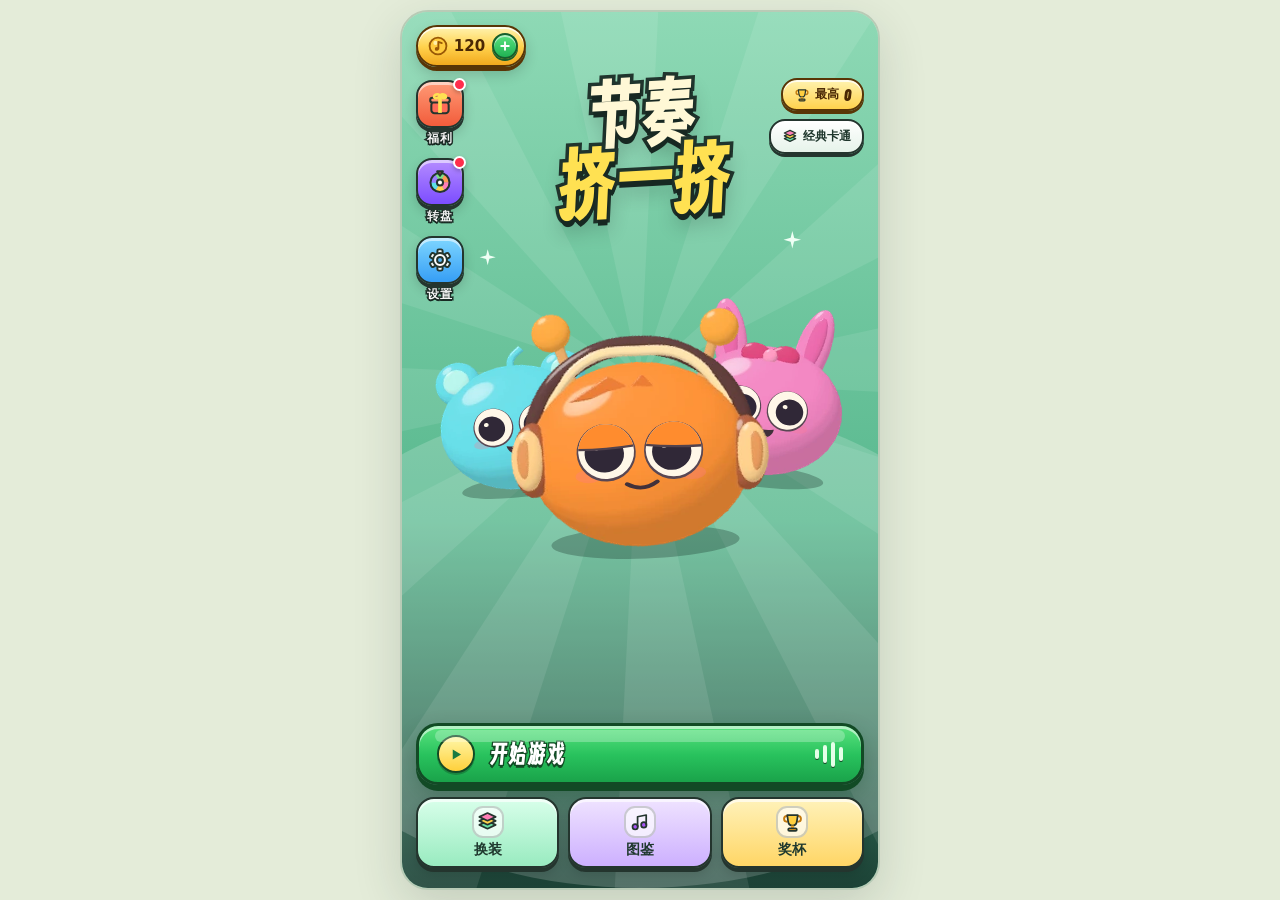
==== web/index.html @ 3423d0f4 "feat: 专注纯无尽模式重构、升级7款皮肤材质、修复图鉴试听无声与开关错位、弹窗关闭移至底部 (v22)" ====
<!doctype html>
<html lang="zh-CN">
<head>
  <meta charset="utf-8">
  <meta name="viewport" content="width=device-width, initial-scale=1, viewport-fit=cover">
  <meta name="theme-color" content="#76c9a5">
  <title>节奏挤一挤 · Jelly Jam</title>
  <link rel="icon" href="assets/icon.png">
  <link rel="preload" href="assets/crew-cartoon.webp?v=22" as="image">
  <link rel="stylesheet" href="style.css?v=22">
  <link rel="stylesheet" href="club.css?v=22">
  <script defer src="js/cast.js?v=22"></script>
  <script defer src="js/physics.js?v=22"></script>
  <script defer src="js/ads.js?v=22"></script>
  <script defer src="js/characters.js?v=22"></script>
  <script defer src="js/progress.js?v=22"></script>
  <script defer src="js/sound.js?v=22"></script>
  <script defer src="js/interface.js?v=22"></script>
  <script defer src="js/game.js?v=22"></script>
</head>
<body data-state="home" data-skin="cartoon" data-stage="cartoon">
  <div class="ambient" aria-hidden="true"></div>
  <div class="handheld">
    <section id="home" class="home" aria-label="游戏主页">
      <!-- Full-bleed living animated game stage backdrop -->
      <div class="sleeve" id="sleeveBox">
        <canvas id="sleeveArt" aria-label="点击和舞台上的果冻伙伴互动"></canvas>
      </div>

      <!-- Top Floating Game HUD (top-right strictly clear for WeChat capsule) -->
      <header class="home-head">
        <button id="freeCoinsBtn" class="coin-pill" title="免费领 150 音符币">
          <canvas data-icon="coin"></canvas>
          <b data-coins>120</b>
          <span class="coin-plus"><canvas data-icon="plus"></canvas></span>
        </button>
        <div class="wx-capsule-space" aria-hidden="true"></div>
      </header>

      <!-- Floating Left Vertical Game Icon Rail -->
      <nav class="home-side-rail" aria-label="快捷福利与设置">
        <button id="homeCheckin" class="side-game-btn is-gift" aria-label="每日福利">
          <span class="side-btn-box"><canvas data-icon="gift"></canvas><i id="checkinDot" class="red-dot" hidden></i></span>
          <span class="side-btn-txt">福利</span>
        </button>
        <button id="homeWheel" class="side-game-btn is-wheel" aria-label="幸运转盘">
          <span class="side-btn-box"><canvas data-icon="wheel"></canvas><i id="wheelDot" class="red-dot" hidden></i></span>
          <span class="side-btn-txt">转盘</span>
        </button>
        <button id="homeSettings" class="side-game-btn is-set" aria-label="游戏设置">
          <span class="side-btn-box"><canvas data-icon="settings"></canvas></span>
          <span class="side-btn-txt">设置</span>
        </button>
      </nav>

      <!-- Floating Right Badges (positioned cleanly below WeChat capsule) -->
      <div class="home-right-rail">
        <div class="home-best-pill" aria-label="无尽最高分">
          <canvas data-icon="trophy"></canvas>
          <span>最高</span>
          <b data-best>0</b>
        </div>
        <button class="cover-label" id="coverSkins" aria-label="更换皮肤与舞台">
          <canvas data-icon="layers"></canvas><span id="coverStage">经典卡通</span>
        </button>
      </div>

      <!-- Sculptural 3D Game Logo -->
      <div class="hero-logo-wrap" aria-hidden="true">
        <h1 class="cover-title"><span>节奏</span><span>挤一挤</span></h1>
      </div>

      <!-- Bottom Floating Game Console: Single Hero Play Button + Dock -->
      <div class="home-footer">
        <button id="start" class="start-btn">
          <span class="start-play"><canvas data-icon="play"></canvas></span>
          <span id="startLabel">开始游戏</span>
          <span class="start-meter" aria-hidden="true"><i></i><i></i><i></i><i></i></span>
        </button>

        <div class="home-dock">
          <button id="homeSkins" class="dock-btn dock-skin">
            <span class="dock-icon"><canvas data-icon="layers"></canvas></span>
            <strong>换装</strong>
          </button>
          <button id="homeGuide" class="dock-btn dock-guide">
            <span class="dock-icon"><canvas data-icon="music"></canvas></span>
            <strong>图鉴</strong>
          </button>
          <button id="homeBadges" class="dock-btn dock-medal">
            <i id="badgeDot" class="red-dot" hidden></i>
            <span class="dock-icon"><canvas data-icon="trophy"></canvas></span>
            <strong>奖杯</strong>
          </button>
        </div>
      </div>
    </section>

    <div class="game-view" id="gameView" inert aria-hidden="true">
      <header class="game-top">
        <div class="top-left-group">
          <button id="pause" class="top-btn" aria-label="暂停" title="暂停"><canvas data-icon="pause"></canvas></button>
          <button id="sound" class="top-btn" aria-pressed="true" aria-label="声音开关" title="声音开关"><canvas data-icon="sound"></canvas></button>
          <button id="numToggle" class="top-btn top-num" aria-pressed="true" aria-label="开关角色数字" title="开关角色数字"><canvas data-icon="num"></canvas></button>
        </div>
        <div class="top-center">
          <b class="score" data-score>0000</b>
          <div id="bestPill" class="best-pill"><canvas data-icon="trophy"></canvas><b data-best>0</b></div>
        </div>
        <div class="wx-capsule-space" aria-hidden="true"></div>
      </header>

      <main class="rig">
        <div id="goalBar" class="goal-bar"></div>

        <section class="arena-column" aria-label="合成舞台">
          <div class="cabinet">
            <div class="field">
              <canvas id="underlay" aria-hidden="true"></canvas>
              <canvas id="skins" aria-hidden="true"></canvas>
              <canvas id="play" tabindex="0" aria-describedby="queueText" aria-label="轻点任意角色下方即可直落，按住下滑可瞄准发射。"></canvas>
              <button id="newCharBanner" class="new-char-banner" hidden><canvas data-icon="video"></canvas><span id="newCharText">新角色解锁！点此双倍领奖</span></button>
              <div id="floatTip" class="float-tip" hidden></div>
              <button id="saveBtn" class="save-btn" hidden><canvas data-icon="hammer"></canvas><span>免费急救</span></button>
              <div id="danger" class="danger" hidden>快要越线啦！</div>
              <div id="callout" class="callout" aria-hidden="true"></div>
            </div>
          </div>

          <div class="prop-dock" id="propDock" aria-label="局内道具栏">
            <button class="prop-btn p-hammer" data-prop="hammer" title="点选果冻消除或破冰">
              <canvas data-icon="hammer"></canvas>
              <span class="prop-label">小锤子</span>
              <i class="prop-count">2</i>
            </button>
            <button class="prop-btn p-shake" data-prop="shake" title="摇晃舞台并震裂冰块">
              <canvas data-icon="shake"></canvas>
              <span class="prop-label">晃一晃</span>
              <i class="prop-count">2</i>
            </button>
            <button class="prop-btn p-wild" data-prop="wild" title="彩虹万能球，碰谁升谁">
              <canvas data-icon="spark"></canvas>
              <span class="prop-label">彩虹球</span>
              <i class="prop-count">1</i>
            </button>
            <button class="prop-btn p-freeze" data-prop="freeze" title="冻住横杆12秒并开启双倍得分">
              <canvas data-icon="snow"></canvas>
              <span class="prop-label">双倍冻</span>
              <i class="prop-count">1</i>
            </button>
            <button class="prop-btn p-lift" data-prop="lift" title="强力顶起横杠并压低上升地板">
              <canvas data-icon="lift"></canvas>
              <span class="prop-label">抬杠</span>
              <i class="prop-count">1</i>
            </button>
          </div>
        </section>
      </main>
    </div>

    <div id="toast" class="toast" role="status" hidden><canvas data-icon="medal"></canvas><span></span></div>
  </div>

  <dialog id="dialog" aria-labelledby="dialogTitle">
    <div id="dialogToast" class="dialog-toast" role="status" hidden><canvas data-icon="medal"></canvas><span></span></div>
    <div class="modal-top">
      <h2 id="dialogTitle"></h2>
    </div>
    <div id="dialogBody"></div>
    <div class="dialog-actions" id="dialogActions"></div>
  </dialog>
  <p id="queueText" class="sr-only"></p>
  <p id="announce" class="sr-only" aria-live="polite" aria-atomic="true"></p>
</body>
</html>
---- web/style.css ----
@font-face{font-family:Barlow Deck;src:url("assets/barlow-black-italic.ttf") format("truetype");font-weight:900;font-style:italic;font-display:swap}
:root{color-scheme:dark;--lime:#def986;--shell-h:min(960px,calc(100vh - 20px));font-family:"PingFang SC","MiSans","Microsoft YaHei",Inter,system-ui,sans-serif;-webkit-font-smoothing:antialiased}
@supports(height:100dvh){:root{--shell-h:min(960px,calc(100dvh - 20px))}}
*,*::before,*::after{box-sizing:border-box}
html,body{margin:0;width:100%;height:100%;overscroll-behavior:none}
body{display:grid;place-items:center;overflow:hidden;isolation:isolate;background:#e4ecd9;color:#243b36}
button{position:relative;display:grid;place-items:center;font:inherit;color:inherit;border:0;padding:0;cursor:pointer;touch-action:manipulation;-webkit-tap-highlight-color:transparent;transition:transform .08s}
button:focus-visible,canvas[tabindex]:focus-visible{outline:2px solid #518666;outline-offset:1px}
button:active{transform:translateY(2px) scale(.97)}[hidden]{display:none!important}
.ambient{position:fixed;inset:0;z-index:-1;pointer-events:none;background:#e4ecd9}
.handheld{position:relative;isolation:isolate;display:flex;flex-direction:column;min-height:0;height:var(--shell-h);width:min(calc(var(--shell-h)*.546),calc(100vw - 16px),500px);overflow:hidden;border:2px solid #b8cbb6;border-radius:28px;background:var(--shell);box-shadow:0 16px 48px rgba(32,50,42,.16)}

/* WeChat Capsule Safe Spacer (reserves top-right for native WeChat capsule) */
.wx-capsule-space{width:76px;height:32px;flex:none;pointer-events:none}

/* Kid-Friendly Single-Bar In-Game Header */
.game-top{display:flex;flex:none;align-items:center;justify-content:space-between;gap:6px;height:58px;padding:0 10px;background:var(--chrome);border-bottom:2px solid color-mix(in srgb,var(--trim) 45%,transparent)}
.top-left-group{display:flex;align-items:center;gap:6px;flex:none}
.top-btn{width:42px;height:42px;border-radius:14px;background:color-mix(in srgb,var(--hud-ink) 10%,transparent);color:var(--hud-ink);box-shadow:0 2px 0 color-mix(in srgb,var(--hud-ink) 14%,transparent)}
.top-btn canvas{width:22px;height:22px;display:block}
.top-btn[aria-pressed=false]{opacity:.52}
.top-center{display:flex;align-items:center;gap:8px;min-width:0}
.score{font-family:"Barlow Deck","Arial Black",sans-serif;font-style:italic;font-weight:900;font-variant-numeric:tabular-nums;font-size:29px;line-height:1;color:var(--accent);letter-spacing:.5px}
.score.bump{animation:bump .2s ease-out}@keyframes bump{45%{transform:scale(1.09)}}
.best-pill{display:flex;align-items:center;gap:4px;padding:4px 8px;border-radius:12px;background:color-mix(in srgb,var(--hud-ink) 9%,transparent);color:var(--hud-ink);font-size:12px;font-weight:800}
.best-pill canvas{width:16px;height:16px}
.best-pill b{font-family:"Barlow Deck",sans-serif;font-size:16px}

.rig{display:flex;flex:1;min-height:0;flex-direction:column;padding:6px 8px 8px;gap:6px}
.arena-column,.cabinet{min-height:0;display:flex;flex-direction:column;flex:1}
.cabinet{position:relative;border:2px solid color-mix(in srgb,var(--trim) 70%,transparent);border-radius:18px;padding:4px;background:var(--chrome)}
.field{position:relative;flex:1;min-height:0;isolation:isolate;overflow:hidden;border-radius:13px;background:var(--stage-flat) var(--stage-img) center/100% 100% no-repeat}
.field>canvas{position:absolute;inset:0;width:100%;height:100%;display:block}.field>#underlay,.field>#skins{pointer-events:none}
#play{position:absolute;inset:0;width:100%;height:100%;display:block;touch-action:none;-webkit-user-select:none;user-select:none;cursor:default}
#play.is-near{cursor:grab}#play.is-held{cursor:grabbing}

.float-tip{position:absolute;left:50%;bottom:14px;transform:translateX(-50%);z-index:5;padding:7px 15px;border-radius:16px;background:rgba(24,42,46,.86);color:#fffdf0;font-size:12.5px;font-weight:800;white-space:nowrap;pointer-events:none;box-shadow:0 4px 12px rgba(0,0,0,.22)}
.danger{position:absolute;top:24%;left:50%;transform:translate(-50%,-50%);padding:7px 16px;border-radius:14px;background:#ef4444;white-space:nowrap;color:#fff;font-weight:850;font-size:13.5px;pointer-events:none;z-index:5;box-shadow:0 4px 14px rgba(239,68,68,.4)}
.callout{position:absolute;left:50%;top:56%;pointer-events:none;color:var(--lime);font:italic 900 30px/1 "Barlow Deck","PingFang SC",system-ui,sans-serif;letter-spacing:1px;transform:translate(-50%,-50%);paint-order:stroke fill;-webkit-text-stroke:4px #2a1c36;opacity:0;white-space:nowrap;z-index:5}
.callout.show{animation:cheer .95s both}@keyframes cheer{0%{opacity:0;transform:translate(-50%,-20%) scale(.7) rotate(-4deg)}18%,68%{opacity:1;transform:translate(-50%,-55%) scale(1.06) rotate(-4deg)}100%{opacity:0;transform:translate(-50%,-92%) scale(.95) rotate(-4deg)}}

.sr-only{position:fixed;top:0;left:0;margin:0;padding:0;width:1px;height:1px;overflow:hidden;clip-path:inset(50%);white-space:nowrap}

@media(orientation:portrait) and (max-width:600px){
  .ambient{display:none}
  .handheld{width:100%;height:100vh;height:100dvh;border:0;border-radius:0;box-shadow:none}
  .game-top{height:calc(54px + env(safe-area-inset-top));padding:env(safe-area-inset-top) max(8px,env(safe-area-inset-right)) 0 max(10px,env(safe-area-inset-left))}
  .rig{padding:6px max(8px,env(safe-area-inset-right)) max(8px,env(safe-area-inset-bottom)) max(8px,env(safe-area-inset-left))}
}
@media(prefers-reduced-motion:reduce){.score.bump{animation:none}}
---- web/club.css ----
@font-face{font-family:Jam Display;src:url("assets/jam-title.woff2") format("woff2");font-display:swap}
:root{--cream:#fff9ec;--home-ink:#223830;--muted:#586e60;--outline:#24352e}

body,[data-skin=cartoon]{--shell:#c8e8cf;--chrome:#eaf7ec;--hud-ink:#1f3d33;--hud-sub:#4f6b5d;--trim:#6ea385;--accent:#1f8a52;--tint:#a9dec0}
[data-skin=metal]{--shell:#223740;--chrome:#1c2e36;--hud-ink:#f5f7ee;--hud-sub:#b8cdd0;--trim:#668590;--accent:#e0f7a0;--tint:#9bb8c2}
[data-skin=glass]{--shell:#144954;--chrome:#103e48;--hud-ink:#effdff;--hud-sub:#aee2e8;--trim:#59bec9;--accent:#b6fff4;--tint:#7ad2de}
[data-skin=neon]{--shell:#180e30;--chrome:#110924;--hud-ink:#f6efff;--hud-sub:#bfa8f0;--trim:#8052cc;--accent:#6cf7ff;--tint:#311a5c}
[data-skin=plush]{--shell:#ecd5cf;--chrome:#f8ebe6;--hud-ink:#543d47;--hud-sub:#775f65;--trim:#bd929e;--accent:#a63d68;--tint:#e6bcc4}
[data-skin=pixel]{--shell:#32364a;--chrome:#2c2f44;--hud-ink:#f2f2dd;--hud-sub:#c8c7d8;--trim:#7c82a8;--accent:#f4dd89;--tint:#b4b6d8}
[data-skin=gummy]{--shell:#ffe9b5;--chrome:#fff6da;--hud-ink:#66360e;--hud-sub:#9c6533;--trim:#e6aa4c;--accent:#e06814;--tint:#ffd984}
[data-skin=porcelain]{--shell:#dce8f5;--chrome:#edf5fc;--hud-ink:#1d3963;--hud-sub:#506f99;--trim:#799fd0;--accent:#2358a8;--tint:#c7dcf2}
[data-skin=sakura]{--shell:#f9d5e3;--chrome:#ffeff5;--hud-ink:#662b45;--hud-sub:#945972;--trim:#d988aa;--accent:#c43b73;--tint:#f7c5da}
[data-skin=holo]{--shell:#ddeeff;--chrome:#f1f7ff;--hud-ink:#223466;--hud-sub:#5c6f9c;--trim:#84b0eb;--accent:#4a66d6;--tint:#cde4ff}

[data-stage=cartoon]{--stage-img:url("assets/stage-cartoon.webp");--stage-flat:#a8d5b8}
[data-stage=metal]{--stage-img:url("assets/studio.webp");--stage-flat:#3f5b66}
[data-stage=glass]{--stage-img:url("assets/stage-glass.webp");--stage-flat:#267584}
[data-stage=neon]{--stage-img:none;--stage-flat:#180e30}
[data-stage=plush]{--stage-img:url("assets/stage-plush.webp");--stage-flat:#ceb0aa}
[data-stage=pixel]{--stage-img:url("assets/stage-pixel.webp");--stage-flat:#3c405a}
[data-stage=gummy]{--stage-img:none;--stage-flat:#fff4d2}
[data-stage=porcelain]{--stage-img:none;--stage-flat:#e7f0f8}
[data-stage=sakura]{--stage-img:none;--stage-flat:#f9d7e3}
[data-stage=holo]{--stage-img:none;--stage-flat:#e8f4ff}

.game-view{display:flex;position:absolute;inset:0;flex-direction:column;min-height:0;background:var(--shell)}
.game-view.behind{visibility:hidden;pointer-events:none}

/* ================= FULL-BLEED LIVING GAME HOME ================= */
.home{position:absolute;inset:0;z-index:2;display:flex;flex-direction:column;justify-content:space-between;padding:12px 14px 16px;background:var(--tint);color:var(--home-ink);overflow:hidden}
.sleeve{position:absolute;inset:0;z-index:0;overflow:hidden;cursor:pointer}
#sleeveArt{position:absolute;inset:0;width:100%;height:100%;display:block}

.home-head,.coin-pill,.home-best-pill,.cover-label,.start-btn,.dock-btn,.dock-icon,.toast,.dialog-toast,.modal-top,.save-btn,.new-char-banner,.band-header{display:flex;align-items:center}

.home-head{position:relative;z-index:3;justify-content:space-between;flex:none;min-height:44px;pointer-events:none}
.home-head>*{pointer-events:auto}

/* Glossy 3D Gold Coin Pill */
.coin-pill{position:relative;gap:5px;height:42px;padding:0 6px 0 9px;border-radius:22px;background:linear-gradient(180deg,#fff3b0 0%,#ffd24d 52%,#f2a91d 100%);border:2.5px solid #593506;color:#4a2804;font-size:15px;font-weight:950;box-shadow:0 4px 0 #593506,0 7px 14px rgba(0,0,0,.18),inset 0 2px 0 rgba(255,255,255,.78)}
.coin-pill canvas{width:22px;height:22px}
.coin-plus{width:26px;height:26px;border-radius:50%;background:linear-gradient(180deg,#5be37f,#20b254);border:2px solid #165e2d;display:grid;place-items:center;margin-left:2px;box-shadow:0 2px 0 #165e2d,inset 0 2px 0 rgba(255,255,255,.55)}
.coin-plus canvas{width:14px;height:14px}

/* Floating Left Vertical Game Icon Rail */
.home-side-rail{position:absolute;top:68px;left:14px;z-index:3;display:flex;flex-direction:column;gap:12px}
.side-game-btn{display:flex;flex-direction:column;align-items:center;gap:3px;background:transparent;padding:0}
.side-btn-box{position:relative;width:48px;height:48px;border-radius:16px;display:grid;place-items:center;border:2.5px solid #24352e;box-shadow:0 4px 0 #24352e,0 6px 12px rgba(0,0,0,.18),inset 0 3px 0 rgba(255,255,255,.55)}
.side-btn-box canvas{width:26px;height:26px}
.side-game-btn.is-gift .side-btn-box{background:linear-gradient(180deg,#ff9a76,#f25c3b)}
.side-game-btn.is-wheel .side-btn-box{background:linear-gradient(180deg,#b58cff,#7c4dff)}
.side-game-btn.is-set .side-btn-box{background:linear-gradient(180deg,#7ed6ff,#369ef5)}
.side-btn-txt{font-size:11.5px;font-weight:950;color:#ffffff;letter-spacing:.4px;paint-order:stroke fill;-webkit-text-stroke:3px #20322b;text-shadow:0 2px 0 #182822}

/* Floating Right Badges (below WeChat capsule) */
.home-right-rail{position:absolute;top:66px;right:14px;z-index:3;display:flex;flex-direction:column;align-items:flex-end;gap:8px}
.home-best-pill{gap:5px;padding:6px 11px;border-radius:16px;background:linear-gradient(180deg,#fff3b0,#ffd24d);color:#4a2804;font-size:12px;font-weight:950;border:2.5px solid #593506;box-shadow:0 3px 0 #593506,inset 0 2px 0 rgba(255,255,255,.78);pointer-events:none}
.home-best-pill canvas{width:16px;height:16px}
.home-best-pill b{font-family:"Barlow Deck","Arial Black",sans-serif;font-style:italic;font-size:16px;line-height:1}
.cover-label{gap:5px;padding:7px 11px;border-radius:16px;background:linear-gradient(180deg,#ffffff,#e6f3ea);border:2.5px solid #24352e;color:#1e362c;font-size:12px;font-weight:900;box-shadow:0 3px 0 #24352e,inset 0 2px 0 rgba(255,255,255,.9)}
.cover-label canvas{width:16px;height:16px}

/* Sculptural 3D Game Logo */
.hero-logo-wrap{position:relative;z-index:2;flex:1;display:flex;align-items:flex-start;justify-content:center;padding-top:16px;pointer-events:none}
.cover-title{margin:0;text-align:center;font-family:"Jam Display","PingFang SC","Microsoft YaHei",sans-serif;font-weight:950;line-height:.92;letter-spacing:-.02em;font-size:clamp(48px,min(15.5vw,7.8vh),74px);color:#fff8d6;paint-order:stroke fill;-webkit-text-stroke:7px #21362e;text-shadow:0 6px 0 #172822,0 12px 20px rgba(0,0,0,.24);transform:rotate(-3.2deg)}
.cover-title span{display:block}
.cover-title span+span{color:#ffe152;margin-top:2px;font-size:1.05em}

/* Bottom Floating Game Play Console */
.home-footer{position:relative;z-index:3;flex:none;display:grid;gap:12px;padding-bottom:4px}

.mode-strip{display:grid;grid-template-columns:repeat(4,1fr);gap:7px;padding:0}
.mode-pill{position:relative;justify-content:center;gap:4px;height:44px;padding:0 4px;border-radius:15px;background:linear-gradient(180deg,#ffffff,#e5eee6);border:2.5px solid #24352e;color:#274036;font-size:13px;font-weight:950;box-shadow:0 4px 0 #24352e,inset 0 2px 0 rgba(255,255,255,.85)}
.mode-pill canvas{width:18px;height:18px;flex:none}
.mode-pill[aria-pressed=true]{color:#ffffff;transform:translateY(-2px);paint-order:stroke fill;-webkit-text-stroke:2px rgba(24,38,32,.65)}
.mode-pill.is-campaign[aria-pressed=true]{background:linear-gradient(180deg,#ff8066,#ea4736);border-color:#69170f;box-shadow:0 5px 0 #69170f,inset 0 3px 0 rgba(255,255,255,.45)}
.mode-pill.is-orders[aria-pressed=true]{background:linear-gradient(180deg,#c17dff,#863ff0);border-color:#3a1573;box-shadow:0 5px 0 #3a1573,inset 0 3px 0 rgba(255,255,255,.45)}
.mode-pill.is-press[aria-pressed=true]{background:linear-gradient(180deg,#56c2ff,#1a88e5);border-color:#0c4173;box-shadow:0 5px 0 #0c4173,inset 0 3px 0 rgba(255,255,255,.45)}
.mode-pill.is-endless[aria-pressed=true]{background:linear-gradient(180deg,#ffbe3b,#e67e12);border-color:#663304;box-shadow:0 5px 0 #663304,inset 0 3px 0 rgba(255,255,255,.45)}

.level-bar{justify-content:flex-start;gap:9px;min-height:48px;padding:5px 12px;border-radius:17px;background:linear-gradient(180deg,#fffef6,#f2ecd5);border:2.5px solid #24352e;color:#223830;box-shadow:0 4px 0 #24352e,inset 0 2px 0 rgba(255,255,255,.95)}
.lv-pill-icon{width:30px;height:30px;border-radius:10px;background:#ffe3d6;border:2px solid #24352e;display:grid;place-items:center;flex:none}
.lv-pill-icon canvas{width:19px;height:19px}
.lv-main{display:flex;flex-direction:column;align-items:flex-start;min-width:0}
.lv-main strong{font-size:13.5px;font-weight:950;line-height:1.15;color:#1f382e}
.lv-main small{font-size:11px;font-weight:800;color:#5d7062;margin-top:2px}
.lv-tag{margin-left:auto;padding:4px 9px;border-radius:10px;background:#ffe066;border:2px solid #754b06;color:#543304;font-size:11px;font-weight:950}
.lv-chev{width:15px;height:15px;color:#24352e;flex:none}

/* Chunky Shiny 3D Arcade Hero PLAY Button */
.start-btn{position:relative;overflow:hidden;justify-content:flex-start;gap:14px;color:#ffffff;background:linear-gradient(180deg,#5be37f 0%,#28c25d 52%,#1aa34a 100%);border:3px solid #124a25;border-radius:22px;padding:0 18px;min-height:62px;box-shadow:0 6px 0 #124a25,0 10px 22px rgba(12,60,30,.32),inset 0 3px 0 rgba(255,255,255,.55);font:950 23px/1 "Jam Display","PingFang SC",sans-serif;letter-spacing:1.2px;paint-order:stroke fill;-webkit-text-stroke:2.5px #124a25;text-shadow:0 3px 0 #124a25}
.start-btn::before{content:"";position:absolute;top:4px;left:16px;right:16px;height:12px;border-radius:10px;background:rgba(255,255,255,.26);pointer-events:none}
.start-btn:hover{filter:brightness(1.05)}
.start-play{display:grid;place-items:center;width:38px;height:38px;border-radius:50%;background:linear-gradient(180deg,#fff7a8,#ffd03b);border:2.5px solid #124a25;box-shadow:0 2px 0 rgba(0,0,0,.22)}.start-play canvas{width:19px;height:19px}
.start-meter{margin-left:auto;display:flex;gap:3.5px;align-items:center}.start-meter i{width:4.5px;height:10px;background:#e4ffe8;border-radius:4px;box-shadow:0 1px 0 #124a25}.start-meter i:nth-child(2){height:18px}.start-meter i:nth-child(3){height:25px}.start-meter i:nth-child(4){height:14px}

/* Bold Floating Game Dock Badges */
.home-dock{display:grid;grid-template-columns:repeat(3,1fr);gap:9px}
.dock-btn{position:relative;flex-direction:column;justify-content:center;gap:3px;min-height:66px;padding:7px 6px;border-radius:18px;border:2.5px solid #24352e;color:#1f382e;box-shadow:0 4px 0 #24352e,0 6px 12px rgba(0,0,0,.15),inset 0 3px 0 rgba(255,255,255,.65)}
.dock-skin{background:linear-gradient(180deg,#d8ffea,#99ebc0)}
.dock-guide{background:linear-gradient(180deg,#efe3ff,#cdb0ff)}
.dock-medal{background:linear-gradient(180deg,#fff2ba,#ffd666)}
.dock-icon{justify-content:center;width:32px;height:32px;border-radius:11px;background:rgba(255,255,255,.68);border:2px solid rgba(36,53,46,.22)}.dock-icon canvas{width:23px;height:23px}
.dock-btn strong{font-size:13.5px;font-weight:950}
.red-dot{position:absolute;top:-4px;right:-4px;width:13px;height:13px;border-radius:50%;background:#ff2e4c;border:2.5px solid #ffffff;box-shadow:0 2px 4px rgba(0,0,0,.25)}

/* ================= IN-GAME HUD & ORDER BUBBLES ================= */
.timer-pill{gap:4px;padding:5px 10px;border-radius:14px;background:linear-gradient(180deg,#ffffff,#e6efe8);border:2px solid #24352e;color:#1f382e;font:900 15px/1 "Barlow Deck",monospace;font-variant-numeric:tabular-nums;box-shadow:0 2px 0 #24352e}
.timer-pill canvas{width:16px;height:16px}
.timer-pill.is-frozen{background:linear-gradient(180deg,#38bdf8,#0284c7);color:#ffffff;border-color:#075985}
.timer-pill.is-urgent{background:linear-gradient(180deg,#ff5e5e,#dc2626);color:#ffffff;border-color:#7f1d1d}

.goal-bar{display:flex;align-items:center;gap:7px;flex:none;min-height:42px;padding:4px 9px;border-radius:15px;background:var(--chrome);border:2.5px solid color-mix(in srgb,var(--trim) 75%,#24352e);font-size:12px;color:var(--hud-ink);overflow-x:auto;scrollbar-width:none;box-shadow:0 3px 0 color-mix(in srgb,var(--trim) 60%,#1c2b25)}
.goal-lv{flex:none;padding:4px 9px;border-radius:10px;background:linear-gradient(180deg,#3bc776,#1d9652);color:#ffffff;font-size:11px;font-weight:950;border:1.5px solid #135730}
.goal-lv.fever-on{background:linear-gradient(180deg,#ffba33,#e6700c);color:#ffffff;border-color:#783304}
.goal-lv.is-boss{background:linear-gradient(180deg,#ff6b6b,#dc2626);color:#ffffff;border-color:#7f1d1d}
.goal-lv.is-endless{background:linear-gradient(180deg,#9b6bff,#6d28d9);color:#ffffff;border-color:#3b0764}
.goal-avatar-wrap{display:flex;align-items:center;gap:4px;padding:2px 8px 2px 3px;border-radius:12px;background:rgba(255,255,255,.72);border:2px solid rgba(36,53,46,.22);color:#1f382e;font-weight:900}
.goal-avatar-wrap.done{background:#dcfce7;border-color:#16a34a;color:#15803d}
.goal-avatar{width:26px;height:26px;display:block}
.goal-chip{white-space:nowrap;font-weight:900;display:flex;align-items:center;gap:3px}
.goal-chip.done{color:#16a34a}
[data-skin=metal] .goal-chip.done,[data-skin=glass] .goal-chip.done,[data-skin=neon] .goal-chip.done,[data-skin=pixel] .goal-chip.done{color:#86efac}
.goal-prog{flex:1;min-width:52px;height:10px;background:color-mix(in srgb,var(--hud-ink) 16%,transparent);border-radius:8px;overflow:hidden;border:1.5px solid color-mix(in srgb,var(--hud-ink) 25%,transparent)}
.goal-prog i{display:block;height:100%;background:linear-gradient(90deg,#4ade80,#16a34a);border-radius:8px;transition:width .18s}
.goal-prog.is-boss i{background:linear-gradient(90deg,#fb7185,#e11d48)}


.save-btn{position:absolute;left:10px;bottom:12px;z-index:6;gap:5px;padding:8px 13px;border-radius:18px;background:linear-gradient(180deg,#ff6b6b,#e11d48);color:#ffffff;font-size:12.5px;font-weight:950;box-shadow:0 4px 0 #7a0e29;border:2.5px solid #7a0e29}
.save-btn canvas{width:18px;height:18px}

.new-char-banner{position:absolute;top:10px;left:50%;transform:translateX(-50%);z-index:6;gap:6px;padding:7px 14px;border-radius:18px;background:linear-gradient(180deg,#ffbe3b,#ed7a0c);color:#ffffff;font-size:12px;font-weight:950;white-space:nowrap;border:2.5px solid #6e3204;box-shadow:0 4px 0 #6e3204}
.new-char-banner canvas{width:16px;height:16px}

.prop-dock{display:grid;grid-template-columns:repeat(5,1fr);gap:5px;flex:none;margin-top:6px}
.prop-btn{position:relative;display:flex;flex-direction:column;align-items:center;justify-content:center;gap:2px;height:58px;border-radius:16px;background:linear-gradient(180deg,#ffffff,#e6f0e8);border:2.5px solid #24352e;color:#1f382e;font-size:11.5px;font-weight:950;box-shadow:0 4px 0 #24352e,inset 0 2px 0 rgba(255,255,255,.9)}
.prop-btn canvas{width:25px;height:25px;flex:none}
.prop-btn.is-active{background:linear-gradient(180deg,#fff08a,#ffca28);color:#422603;border-color:#6e4004;box-shadow:0 4px 0 #6e4004;transform:translateY(-2px)}
.prop-count{position:absolute;top:-7px;right:-4px;min-width:23px;height:21px;padding:0 5px;border-radius:11px;background:linear-gradient(180deg,#3fd67e,#1ca656);color:#ffffff;font-style:normal;font-size:10.5px;font-weight:950;display:grid;place-items:center;border:2px solid #164f2c;box-shadow:0 2px 0 #164f2c}
.prop-count.is-ad{background:linear-gradient(180deg,#ffb833,#e86a0c);border-color:#702f04;box-shadow:0 2px 0 #702f04}

/* ================= TRUE GAME-FRAMED POPUP DIALOGS ================= */
dialog.sheet{color-scheme:light;color:#243830;width:min(416px,calc(100vw - 22px));max-height:min(87vh,840px);max-height:min(87dvh,840px);background:#fffaf0;border:3.5px solid #24352e;padding:0;border-radius:26px;box-shadow:0 10px 0 #1b2923,0 22px 54px rgba(10,22,18,.48);overflow:hidden;position:fixed}
dialog.sheet[open]{display:flex;flex-direction:column}
dialog.sheet::backdrop{background:rgba(12,24,20,.64)}

/* Glossy 3D Game Ribbon Header Banner */
.modal-top{position:relative;justify-content:center;flex:none;min-height:56px;padding:11px 18px 12px;background:linear-gradient(180deg,#52d989 0%,#28b062 60%,#1d9450 100%);border-bottom:3px solid #185732;box-shadow:inset 0 3px 0 rgba(255,255,255,.42)}
.sheet-win .modal-top,.sheet-wheel .modal-top,.sheet-checkin .modal-top{background:linear-gradient(180deg,#ffca47 0%,#f59618 60%,#de7809 100%);border-bottom-color:#7d3e03}
.sheet-loss .modal-top,.sheet-revive_prompt .modal-top{background:linear-gradient(180deg,#ff7e70 0%,#eb483b 60%,#d13226 100%);border-bottom-color:#751710}
.sheet-guide .modal-top,.sheet-skins .modal-top{background:linear-gradient(180deg,#8b7dff 0%,#634df2 60%,#4e37d6 100%);border-bottom-color:#2b1985}
.modal-top h2{margin:0;font-family:"Jam Display","PingFang SC","Microsoft YaHei",sans-serif;font-size:23px;color:#ffffff;font-weight:950;letter-spacing:.6px;paint-order:stroke fill;-webkit-text-stroke:4px rgba(18,36,28,.75);text-shadow:0 3px 0 rgba(18,36,28,.55)}

#dialogBody{min-height:0;overflow-y:auto;overscroll-behavior:contain;scrollbar-width:thin;padding:14px 16px 8px}
.dialog-actions{flex:none;display:flex;flex-wrap:wrap;padding:10px 16px 16px;gap:9px;background:#fffaf0;border-top:1.5px solid #ebe6d5}.dialog-actions:empty{display:none}
.sheet-note,.rule p{color:#506458;font-size:13px;line-height:1.52;margin:0;font-weight:700}.sheet-note{margin-bottom:9px}

/* Glossy 3D Candy Game Action Buttons */
.action{position:relative;overflow:hidden;display:flex;align-items:center;justify-content:center;gap:6px;flex:1;min-width:128px;min-height:48px;background:linear-gradient(180deg,#54de82 0%,#26b55b 58%,#1a9949 100%);color:#ffffff;border:2.5px solid #13542a;border-radius:16px;font-size:15px;font-weight:950;padding:8px 13px;box-shadow:0 5px 0 #13542a,inset 0 2.5px 0 rgba(255,255,255,.45);text-shadow:0 1.5px 0 rgba(12,56,28,.55)}
.action::before{content:"";position:absolute;top:3px;left:10px;right:10px;height:9px;border-radius:8px;background:rgba(255,255,255,.22);pointer-events:none}
.action:disabled{opacity:.55;cursor:not-allowed}
.action.secondary{background:linear-gradient(180deg,#ffffff,#e4eee5);color:#233d32;border-color:#24352e;box-shadow:0 5px 0 #24352e,inset 0 2px 0 rgba(255,255,255,.95);text-shadow:none}
.action.close-btn{flex:1 0 100%;min-height:44px;background:linear-gradient(180deg,#f7f9f5,#dfe8df);color:#2b4036;border-color:#24352e;box-shadow:0 4px 0 #24352e,inset 0 2px 0 rgba(255,255,255,.9);text-shadow:none}
.action.ad-btn{background:linear-gradient(180deg,#ffc53d 0%,#f27e0f 58%,#d96604 100%);color:#ffffff;border-color:#733302;box-shadow:0 5px 0 #733302,inset 0 2.5px 0 rgba(255,255,255,.48);text-shadow:0 1.5px 0 rgba(100,40,2,.55)}
.action canvas{width:19px;height:19px;flex:none}

.toast,.dialog-toast{gap:7px;border-radius:16px;background:#1f382f;color:#fff9de;font-size:12.5px;font-weight:900;padding:9px 14px;pointer-events:none;box-shadow:0 6px 18px rgba(0,0,0,.28);border:2.5px solid #ffd04d}
.toast{position:absolute;top:calc(12px + env(safe-area-inset-top));z-index:30;left:50%;transform:translateX(-50%);white-space:nowrap}
.dialog-toast{margin:10px 14px 0;justify-content:center}
.toast canvas,.dialog-toast canvas{width:18px;height:18px;flex:none}

.sheet-tabs{display:grid;grid-template-columns:1fr 1fr;gap:6px;margin-bottom:10px;background:#e8efe0;padding:4px;border-radius:15px;border:2px solid #c7d6be}
.sheet-tab{padding:8px;border-radius:11px;background:transparent;color:#4a6154;font-size:13.5px;font-weight:900}
.sheet-tab.active{background:linear-gradient(180deg,#ffffff,#f2f8f2);color:#1f3c2f;border:2px solid #24352e;box-shadow:0 2px 0 #24352e}

.wheel-wrap{position:relative;display:grid;place-items:center;margin:4px auto 10px;width:244px;height:244px}
.wheel-canvas{width:240px;height:240px;display:block}
.wheel-pity{text-align:center;font-size:12px;font-weight:900;color:#6e4008;background:#fff1bf;border:2px solid #e6a832;border-radius:13px;padding:7px 10px;margin-top:4px}

.quest-list{display:grid;gap:8px;margin-bottom:10px}
.quest-row{display:flex;align-items:center;gap:10px;padding:10px;border-radius:15px;background:#f4f7ec;border:2px solid #cad6c0}
.quest-row.done{background:#eafcf0;border-color:#34c477}
.quest-ic{width:36px;height:36px;border-radius:12px;background:#ffffff;border:2px solid #d5e0cc;display:grid;place-items:center;flex:none}
.quest-ic canvas{width:22px;height:22px}
.quest-info{flex:1;min-width:0}
.quest-info strong{display:block;font-size:13.5px;font-weight:900;color:#20382e}
.quest-info small{display:block;font-size:11px;color:#556b5d;margin-top:2px;font-weight:750}
.chest-box{display:flex;align-items:center;gap:11px;padding:12px;border-radius:16px;background:linear-gradient(135deg,#fff3c4,#ffe0a8);border:2.5px solid #d98f26}
.chest-box canvas{width:36px;height:36px;flex:none}
.chest-box div{flex:1;min-width:0}
.chest-box strong{display:block;font-size:14px;font-weight:950;color:#663c08}
.chest-box small{display:block;font-size:11px;color:#8a5a18;font-weight:750;margin-top:2px}

.band-header{justify-content:space-between;gap:8px;padding:10px 12px;margin-bottom:10px;border-radius:16px;background:linear-gradient(135deg,#efe6ff,#dff0ff);border:2.5px solid #9c86db}
.band-header strong{display:block;font-size:14px;font-weight:950;color:#2a1f54}
.band-header small{display:block;font-size:11px;color:#534785;font-weight:750;margin-top:2px}
.band-play-btn{display:flex;align-items:center;gap:5px;padding:8px 12px;border-radius:13px;background:linear-gradient(180deg,#9c70ff,#6d28d9);color:#ffffff;font-size:12.5px;font-weight:950;border:2px solid #3c1482;box-shadow:0 3px 0 #3c1482;flex:none}
.band-play-btn canvas{width:16px;height:16px}
.atlas-item.is-locked{opacity:.48;filter:grayscale(.7)}
.atlas-item.is-discovered{cursor:pointer;transition:transform .12s}
.atlas-item.is-discovered:active{transform:scale(1.08)}

.skin-preview{height:clamp(112px,17vh,164px);margin:0 0 10px;border-radius:17px;overflow:hidden;position:relative;background:var(--stage-flat) var(--stage-img) center/cover no-repeat;border:2.5px solid #24352e}
.skin-preview canvas{position:absolute;inset:0;width:100%;height:100%}
.preview-stage{position:absolute;top:8px;left:9px;background:rgba(255,253,242,.95);color:#20382e;border:2px solid #24352e;border-radius:12px;font-size:11px;font-weight:900;padding:4px 10px}
.swatch-grid{display:grid;grid-template-columns:repeat(3,minmax(0,1fr));gap:8px}
.swatch{display:flex;position:relative;flex-direction:column;gap:4px;padding:4px 4px 6px;background:#ffffff;border:2.5px solid #c9d6c1;color:#243830;border-radius:14px;min-width:0;box-shadow:0 3px 0 #b8c7b0}
.swatch[aria-pressed=true]{border-color:#1ea355;background:#e8faef;box-shadow:0 3px 0 #1ea355}
.swatch-picture{position:relative;width:100%;height:clamp(46px,7.2vh,64px);border-radius:9px;overflow:hidden}
.swatch-picture canvas{width:100%;height:100%}
.lock-tag{position:absolute;top:3px;right:3px;display:flex;align-items:center;gap:2px;padding:2px 6px;border-radius:8px;background:rgba(24,20,36,.84);color:#ffe48a;font-size:9.5px;font-weight:900}
.lock-tag canvas{width:10px;height:10px}
.swatch-name{font-size:11px;line-height:1.25;font-weight:850;display:flex;align-items:center;justify-content:center;gap:3px}
.wearing{width:14px;height:14px;display:inline-block}

.checkin-grid{display:grid;grid-template-columns:repeat(3,1fr);gap:8px;margin:8px 0}
.checkin-card{display:flex;flex-direction:column;align-items:center;justify-content:center;gap:3px;padding:10px 6px;border-radius:15px;background:#f3f6ea;border:2px solid #cbd6c0;text-align:center}
.checkin-card.day7{grid-column:1 / -1;background:linear-gradient(135deg,#fff3c4,#ffe0a8);border-color:#e09a2b}
.checkin-card.today{border-color:#ea740e;background:#fff7e0;box-shadow:0 3px 0 #ea740e}
.checkin-card.claimed{opacity:.58}
.checkin-icon{width:26px;height:26px}
.checkin-day{font-size:10.5px;font-weight:900;color:#5a6e5e}
.checkin-card strong{font-size:12px;color:#20382e;font-weight:900}
.checkin-card small{font-size:10.5px;color:#687868;font-weight:750}
.checkin-card.today small{color:#d96208;font-weight:900}
.demo-row{display:flex;justify-content:flex-end;margin-top:4px}

.level-grid{display:grid;grid-template-columns:repeat(3,1fr);gap:8px}
.level-card{display:flex;flex-direction:column;align-items:center;gap:3px;padding:9px 5px;border-radius:15px;background:linear-gradient(180deg,#ffffff,#eef4e8);border:2.5px solid #24352e;color:#20382e;text-align:center;box-shadow:0 4px 0 #24352e}
.level-card.active{border-color:#187a42;background:linear-gradient(180deg,#e3fce9,#b9f2cb);box-shadow:0 4px 0 #187a42}
.level-card.is-boss{background:linear-gradient(180deg,#fff0f0,#ffd6d6);border-color:#9e1c1c;box-shadow:0 4px 0 #9e1c1c}
.level-card.locked{opacity:.48;cursor:not-allowed;box-shadow:none}
.lv-num{font-size:10px;font-weight:950;color:#556b5d}
.lv-gimmick{font-size:9.5px;font-weight:900;padding:1px 6px;border-radius:8px;background:#ffe48a;color:#5e3804}
.level-card.is-boss .lv-gimmick{background:#ff5959;color:#ffffff}
.level-card strong{font-size:12.5px;font-weight:950}
.lv-stars{display:flex;align-items:center;justify-content:center;gap:2px;height:16px}
.lv-stars canvas{width:14px;height:14px}

.result-hero{position:relative;display:flex;flex-direction:column;align-items:center;text-align:center;gap:6px;padding:6px 0 6px}
.result-mascot{width:102px;height:92px}
.clear-stars-row{display:flex;align-items:center;justify-content:center;gap:8px}
.clear-stars-row canvas{width:36px;height:36px;animation:star-pop .38s cubic-bezier(.34,1.56,.64,1) both}
.clear-stars-row canvas:nth-child(2){animation-delay:.12s}
.clear-stars-row canvas:nth-child(3){animation-delay:.24s}
@keyframes star-pop{from{transform:scale(0) rotate(-25deg);opacity:0}to{transform:scale(1) rotate(0);opacity:1}}

.badges-list{display:grid;gap:6px}
.badge-row{display:flex;align-items:center;gap:9px;padding:9px 8px;border-radius:14px;background:#f4f7ec;border:2px solid #dbe3d0}
.badge-row.done{background:#eefbf2;border-color:#74d69c}
.badge-stamp{width:36px;height:36px;border-radius:12px;display:grid;place-items:center;background:#ffffff;border:2px solid #d5e0cc;flex:none}
.badge-stamp canvas{width:22px;height:22px}
.done .badge-stamp{background:#fff0b8;border-color:#e6a832}
.badge-content{flex:1;min-width:0}
.badge-content strong,.setting strong{display:block;font-size:13.5px;line-height:1.25;color:#20382e;font-weight:900}
.badge-content small,.setting small{display:block;color:#5e7062;font-size:11px;font-weight:650;margin-top:2px}
.badge-count{font-size:11px;color:#5d7060;white-space:nowrap;font-weight:850}.done .badge-count{color:#16a34a}
.badge-bar{display:block;margin-top:4px;height:6px;background:#dce4d2;border-radius:4px;overflow:hidden;max-width:130px}
.badge-bar i{display:block;background:#2ec46f;height:100%;border-radius:4px}
.claim-btn{flex:none;padding:7px 12px;border-radius:12px;background:linear-gradient(180deg,#ffc238,#ea740e);color:#ffffff;font-size:12px;font-weight:950;border:2px solid #753403;box-shadow:0 3px 0 #753403}

.setting{display:flex;align-items:center;justify-content:space-between;gap:12px;width:100%;min-height:54px;border-bottom:1.5px solid #e0e6d8;background:transparent;text-align:left;padding:8px 4px;color:#20382e}.setting:disabled{opacity:.6}
.switch{position:relative;display:block;width:50px;height:28px;border-radius:20px;background:#c5d0c1;border:2px solid #24352e;transition:background .16s;flex:none}
.switch:after{content:"";position:absolute;top:2px;left:2px;width:20px;height:20px;background:#ffffff;border:2px solid #24352e;border-radius:50%;transition:transform .16s ease}
.setting[aria-checked=true] .switch{background:#2ec46f}.setting[aria-checked=true] .switch:after{transform:translateX(22px)}

.rule{display:flex;gap:11px;margin:11px 0;align-items:flex-start;padding:10px;border-radius:14px;background:#f4f7ec;border:2px solid #dbe3d0}.rule canvas{flex:none;width:26px;height:26px;margin-top:1px}.rule strong{display:block;color:#1f382e;font-size:14px;font-weight:900;margin-bottom:2px}
.atlas-all{display:grid;grid-template-columns:repeat(4,minmax(0,1fr));gap:6px}
.atlas-item{display:grid;justify-items:center;gap:2px;background:#f2f6ea;border:2px solid #cfd9c4;border-radius:13px;padding:4px 2px 6px}
.atlas-item canvas{width:100%;height:clamp(42px,6.2vh,58px)}.atlas-item strong{color:#20382e;font-size:10.5px;font-weight:850}.atlas-item b{color:#5c6d58;font:italic 900 12px/1 "Barlow Deck",sans-serif}
.result-score{color:#1f854d;font:italic 900 50px/1 "Barlow Deck","Arial Black",sans-serif;margin:2px 0 4px}
.pause-score{display:flex;align-items:center;justify-content:space-between;gap:12px}.pause-score canvas{width:76px;height:70px;background:#e4efe0;border-radius:14px;border:2px solid #c5d6be}
.pause-links{display:flex;justify-content:space-around;gap:8px;margin-top:12px}
.quiet-btn{background:linear-gradient(180deg,#ffffff,#e6efe8);color:#20382e;padding:8px 12px;border-radius:12px;font-size:12px;font-weight:900;border:2px solid #24352e;box-shadow:0 3px 0 #24352e}

@media(orientation:portrait) and (max-width:600px){
  body{background:var(--tint)}
  .home{padding:max(10px,env(safe-area-inset-top)) max(12px,env(safe-area-inset-right)) max(14px,env(safe-area-inset-bottom)) max(12px,env(safe-area-inset-left))}
  .home-side-rail{top:calc(62px + env(safe-area-inset-top))}
  .home-right-rail{top:calc(60px + env(safe-area-inset-top))}
}
@media(max-height:680px){
  .start-btn{min-height:54px;font-size:20px}.dock-btn{min-height:58px}.prop-btn{height:52px}.side-btn-box{width:42px;height:42px}
}
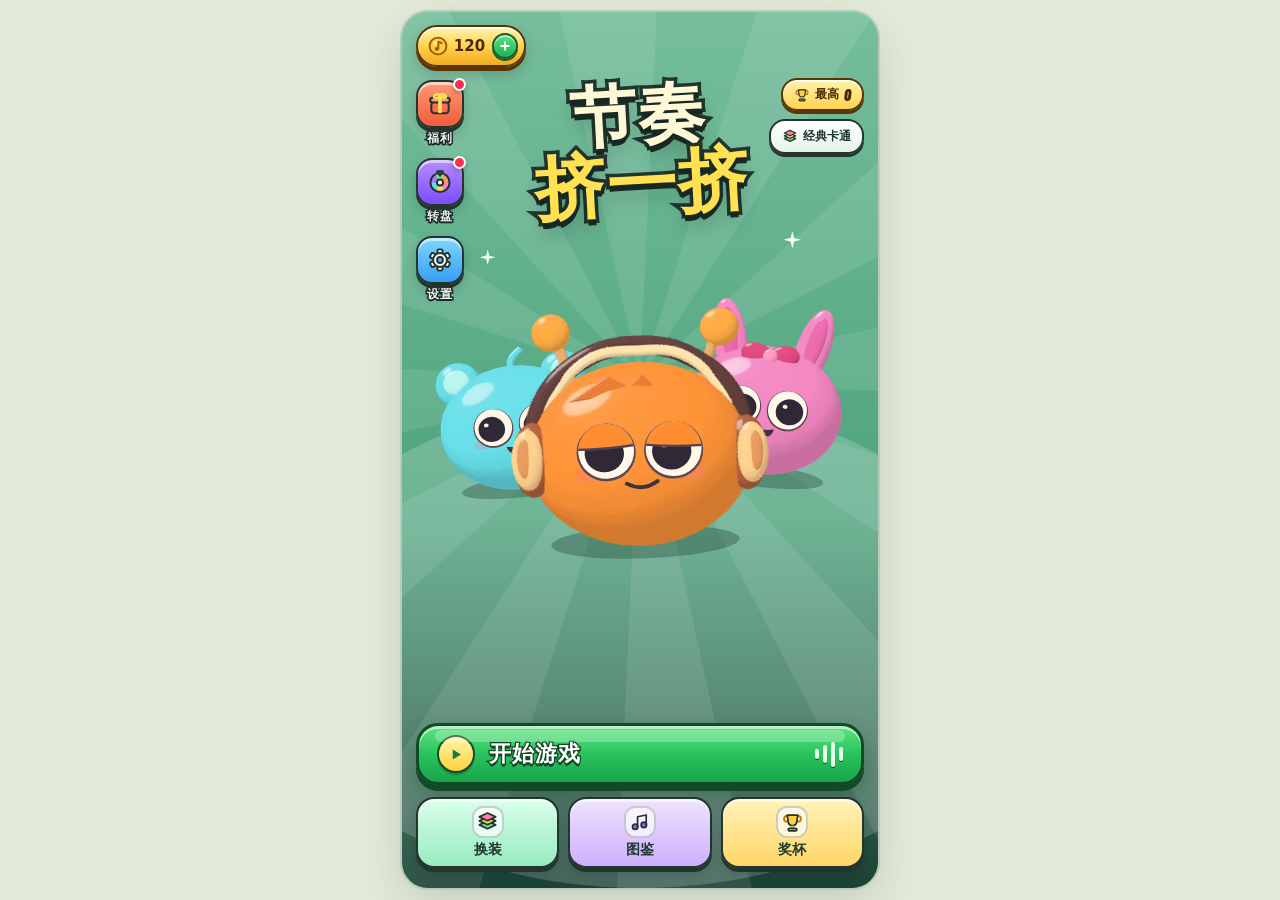
==== commit a0a7dfcc: "v23: 恢复拖曳力度方向手感、重构纯信息顶栏与底部居中暂停栏、统一字体与修复弹窗提示位移、重做3D高光并新增潮玩3D皮肤" ====
--- a/web/index.html
+++ b/web/index.html
@@ -6,17 +6,17 @@
   <meta name="theme-color" content="#76c9a5">
   <title>节奏挤一挤 · Jelly Jam</title>
   <link rel="icon" href="assets/icon.png">
-  <link rel="preload" href="assets/crew-cartoon.webp?v=22" as="image">
-  <link rel="stylesheet" href="style.css?v=22">
-  <link rel="stylesheet" href="club.css?v=22">
-  <script defer src="js/cast.js?v=22"></script>
-  <script defer src="js/physics.js?v=22"></script>
-  <script defer src="js/ads.js?v=22"></script>
-  <script defer src="js/characters.js?v=22"></script>
-  <script defer src="js/progress.js?v=22"></script>
-  <script defer src="js/sound.js?v=22"></script>
-  <script defer src="js/interface.js?v=22"></script>
-  <script defer src="js/game.js?v=22"></script>
+  <link rel="preload" href="assets/crew-cartoon.webp?v=23" as="image">
+  <link rel="stylesheet" href="style.css?v=23">
+  <link rel="stylesheet" href="club.css?v=23">
+  <script defer src="js/cast.js?v=23"></script>
+  <script defer src="js/physics.js?v=23"></script>
+  <script defer src="js/ads.js?v=23"></script>
+  <script defer src="js/characters.js?v=23"></script>
+  <script defer src="js/progress.js?v=23"></script>
+  <script defer src="js/sound.js?v=23"></script>
+  <script defer src="js/interface.js?v=23"></script>
+  <script defer src="js/game.js?v=23"></script>
 </head>
 <body data-state="home" data-skin="cartoon" data-stage="cartoon">
   <div class="ambient" aria-hidden="true"></div>
@@ -97,22 +97,22 @@
     </section>
 
     <div class="game-view" id="gameView" inert aria-hidden="true">
-      <header class="game-top">
-        <div class="top-left-group">
-          <button id="pause" class="top-btn" aria-label="暂停" title="暂停"><canvas data-icon="pause"></canvas></button>
-          <button id="sound" class="top-btn" aria-pressed="true" aria-label="声音开关" title="声音开关"><canvas data-icon="sound"></canvas></button>
-          <button id="numToggle" class="top-btn top-num" aria-pressed="true" aria-label="开关角色数字" title="开关角色数字"><canvas data-icon="num"></canvas></button>
+      <header class="game-top" aria-label="对局信息栏">
+        <div class="hud-meta-col">
+          <span id="hudPhase" class="hud-phase-pill">热身阶段</span>
+          <span class="hud-time-row"><canvas data-icon="clock"></canvas><b id="hudTime">00:00</b></span>
         </div>
-        <div class="top-center">
+        <div class="hud-score-hero">
+          <span class="hud-score-tag">得分</span>
           <b class="score" data-score>0000</b>
+        </div>
+        <div class="hud-best-col">
+          <span class="hud-best-tag">最高分</span>
           <div id="bestPill" class="best-pill"><canvas data-icon="trophy"></canvas><b data-best>0</b></div>
         </div>
-        <div class="wx-capsule-space" aria-hidden="true"></div>
       </header>
 
       <main class="rig">
-        <div id="goalBar" class="goal-bar"></div>
-
         <section class="arena-column" aria-label="合成舞台">
           <div class="cabinet">
             <div class="field">
@@ -127,21 +127,20 @@
             </div>
           </div>
 
-          <div class="prop-dock" id="propDock" aria-label="局内道具栏">
+          <div class="prop-dock" id="propDock" aria-label="局内道具与暂停栏">
             <button class="prop-btn p-hammer" data-prop="hammer" title="点选果冻消除或破冰">
               <canvas data-icon="hammer"></canvas>
               <span class="prop-label">小锤子</span>
-              <i class="prop-count">2</i>
-            </button>
-            <button class="prop-btn p-shake" data-prop="shake" title="摇晃舞台并震裂冰块">
-              <canvas data-icon="shake"></canvas>
-              <span class="prop-label">晃一晃</span>
               <i class="prop-count">2</i>
             </button>
             <button class="prop-btn p-wild" data-prop="wild" title="彩虹万能球，碰谁升谁">
               <canvas data-icon="spark"></canvas>
               <span class="prop-label">彩虹球</span>
               <i class="prop-count">1</i>
+            </button>
+            <button id="pause" class="prop-btn prop-pause-btn" aria-label="暂停游戏" title="暂停游戏">
+              <canvas data-icon="pause"></canvas>
+              <span class="prop-label">暂停</span>
             </button>
             <button class="prop-btn p-freeze" data-prop="freeze" title="冻住横杆12秒并开启双倍得分">
               <canvas data-icon="snow"></canvas>
--- a/web/style.css
+++ b/web/style.css
@@ -13,18 +13,26 @@
 /* WeChat Capsule Safe Spacer (reserves top-right for native WeChat capsule) */
 .wx-capsule-space{width:76px;height:32px;flex:none;pointer-events:none}
 
-/* Kid-Friendly Single-Bar In-Game Header */
-.game-top{display:flex;flex:none;align-items:center;justify-content:space-between;gap:6px;height:58px;padding:0 10px;background:var(--chrome);border-bottom:2px solid color-mix(in srgb,var(--trim) 45%,transparent)}
-.top-left-group{display:flex;align-items:center;gap:6px;flex:none}
-.top-btn{width:42px;height:42px;border-radius:14px;background:color-mix(in srgb,var(--hud-ink) 10%,transparent);color:var(--hud-ink);box-shadow:0 2px 0 color-mix(in srgb,var(--hud-ink) 14%,transparent)}
-.top-btn canvas{width:22px;height:22px;display:block}
-.top-btn[aria-pressed=false]{opacity:.52}
-.top-center{display:flex;align-items:center;gap:8px;min-width:0}
-.score{font-family:"Barlow Deck","Arial Black",sans-serif;font-style:italic;font-weight:900;font-variant-numeric:tabular-nums;font-size:29px;line-height:1;color:var(--accent);letter-spacing:.5px}
-.score.bump{animation:bump .2s ease-out}@keyframes bump{45%{transform:scale(1.09)}}
-.best-pill{display:flex;align-items:center;gap:4px;padding:4px 8px;border-radius:12px;background:color-mix(in srgb,var(--hud-ink) 9%,transparent);color:var(--hud-ink);font-size:12px;font-weight:800}
-.best-pill canvas{width:16px;height:16px}
-.best-pill b{font-family:"Barlow Deck",sans-serif;font-size:16px}
+/* Pure-Info In-Game Header: Time + Rhythm | Hero Score | Best Score */
+.game-top{display:grid;grid-template-columns:1fr auto 1fr;align-items:center;gap:8px;flex:none;min-height:66px;padding:6px 12px;background:var(--chrome);border-bottom:2px solid color-mix(in srgb,var(--trim) 55%,transparent)}
+.hud-meta-col{display:flex;flex-direction:column;align-items:flex-start;gap:4px;min-width:0}
+.hud-phase-pill{display:inline-flex;align-items:center;padding:3px 9px;border-radius:10px;background:linear-gradient(180deg,#8b68ff,#6637d6);color:#ffffff;font-size:11px;font-weight:900;line-height:1.2;border:1.5px solid rgba(36,20,82,.45);white-space:nowrap;box-shadow:0 2px 0 rgba(36,20,82,.25)}
+.hud-phase-pill.is-boss{background:linear-gradient(180deg,#ff6b6b,#d92b2b);border-color:#781414}
+.hud-phase-pill.is-double{background:linear-gradient(180deg,#ffbd38,#e6700c);border-color:#753103}
+.hud-time-row{display:inline-flex;align-items:center;gap:4px;padding:2px 8px;border-radius:10px;background:color-mix(in srgb,var(--hud-ink) 9%,transparent);color:var(--hud-ink);font-size:12.5px;font-weight:850;font-variant-numeric:tabular-nums}
+.hud-time-row canvas{width:14px;height:14px;flex:none}
+.hud-time-row b{font-family:"Barlow Deck","Arial Black",sans-serif;font-style:italic;font-size:15px;letter-spacing:.4px}
+
+.hud-score-hero{display:flex;flex-direction:column;align-items:center;justify-content:center;padding:4px 16px 5px;border-radius:16px;background:color-mix(in srgb,var(--accent) 14%,transparent);border:2px solid color-mix(in srgb,var(--accent) 42%,transparent);min-width:116px}
+.hud-score-tag{font-size:10.5px;font-weight:900;letter-spacing:1.2px;color:var(--hud-sub);line-height:1;margin-bottom:2px}
+.score{font-family:"Barlow Deck","Arial Black",sans-serif;font-style:italic;font-weight:900;font-variant-numeric:tabular-nums;font-size:34px;line-height:.95;color:var(--accent);letter-spacing:.6px;text-shadow:0 2px 0 color-mix(in srgb,var(--hud-ink) 14%,transparent)}
+.score.bump{animation:bump .2s ease-out}@keyframes bump{45%{transform:scale(1.10)}}
+
+.hud-best-col{display:flex;flex-direction:column;align-items:flex-end;justify-content:center;gap:3px;min-width:0}
+.hud-best-tag{font-size:10.5px;font-weight:850;color:var(--hud-sub);line-height:1}
+.best-pill{display:inline-flex;align-items:center;gap:4px;padding:3px 9px;border-radius:11px;background:color-mix(in srgb,var(--hud-ink) 9%,transparent);color:var(--hud-ink);font-size:12px;font-weight:850}
+.best-pill canvas{width:15px;height:15px;flex:none}
+.best-pill b{font-family:"Barlow Deck","Arial Black",sans-serif;font-style:italic;font-size:16px;font-variant-numeric:tabular-nums}
 
 .rig{display:flex;flex:1;min-height:0;flex-direction:column;padding:6px 8px 8px;gap:6px}
 .arena-column,.cabinet{min-height:0;display:flex;flex-direction:column;flex:1}
@@ -36,7 +44,7 @@
 
 .float-tip{position:absolute;left:50%;bottom:14px;transform:translateX(-50%);z-index:5;padding:7px 15px;border-radius:16px;background:rgba(24,42,46,.86);color:#fffdf0;font-size:12.5px;font-weight:800;white-space:nowrap;pointer-events:none;box-shadow:0 4px 12px rgba(0,0,0,.22)}
 .danger{position:absolute;top:24%;left:50%;transform:translate(-50%,-50%);padding:7px 16px;border-radius:14px;background:#ef4444;white-space:nowrap;color:#fff;font-weight:850;font-size:13.5px;pointer-events:none;z-index:5;box-shadow:0 4px 14px rgba(239,68,68,.4)}
-.callout{position:absolute;left:50%;top:56%;pointer-events:none;color:var(--lime);font:italic 900 30px/1 "Barlow Deck","PingFang SC",system-ui,sans-serif;letter-spacing:1px;transform:translate(-50%,-50%);paint-order:stroke fill;-webkit-text-stroke:4px #2a1c36;opacity:0;white-space:nowrap;z-index:5}
+.callout{position:absolute;left:50%;top:56%;pointer-events:none;color:var(--lime);font:italic 900 30px/1 "Barlow Deck","PingFang SC","Hiragino Sans GB","Microsoft YaHei",system-ui,sans-serif;letter-spacing:1px;transform:translate(-50%,-50%);paint-order:stroke fill;-webkit-text-stroke:4px #2a1c36;opacity:0;white-space:nowrap;z-index:5}
 .callout.show{animation:cheer .95s both}@keyframes cheer{0%{opacity:0;transform:translate(-50%,-20%) scale(.7) rotate(-4deg)}18%,68%{opacity:1;transform:translate(-50%,-55%) scale(1.06) rotate(-4deg)}100%{opacity:0;transform:translate(-50%,-92%) scale(.95) rotate(-4deg)}}
 
 .sr-only{position:fixed;top:0;left:0;margin:0;padding:0;width:1px;height:1px;overflow:hidden;clip-path:inset(50%);white-space:nowrap}
@@ -44,7 +52,8 @@
 @media(orientation:portrait) and (max-width:600px){
   .ambient{display:none}
   .handheld{width:100%;height:100vh;height:100dvh;border:0;border-radius:0;box-shadow:none}
-  .game-top{height:calc(54px + env(safe-area-inset-top));padding:env(safe-area-inset-top) max(8px,env(safe-area-inset-right)) 0 max(10px,env(safe-area-inset-left))}
+  .game-top{min-height:calc(62px + env(safe-area-inset-top));padding:calc(6px + env(safe-area-inset-top)) max(10px,env(safe-area-inset-right)) 6px max(10px,env(safe-area-inset-left))}
+  .score{font-size:31px}
   .rig{padding:6px max(8px,env(safe-area-inset-right)) max(8px,env(safe-area-inset-bottom)) max(8px,env(safe-area-inset-left))}
 }
 @media(prefers-reduced-motion:reduce){.score.bump{animation:none}}
--- a/web/club.css
+++ b/web/club.css
@@ -1,27 +1,28 @@
-@font-face{font-family:Jam Display;src:url("assets/jam-title.woff2") format("woff2");font-display:swap}
-:root{--cream:#fff9ec;--home-ink:#223830;--muted:#586e60;--outline:#24352e}
-
-body,[data-skin=cartoon]{--shell:#c8e8cf;--chrome:#eaf7ec;--hud-ink:#1f3d33;--hud-sub:#4f6b5d;--trim:#6ea385;--accent:#1f8a52;--tint:#a9dec0}
+:root{--cream:#fff9ec;--home-ink:#223830;--muted:#586e60;--outline:#24352e;--ui-font:"PingFang SC","Hiragino Sans GB","MiSans","Microsoft YaHei",system-ui,sans-serif}
+
+body,[data-skin=cartoon]{--shell:#c8e8cf;--chrome:#eaf7ec;--hud-ink:#1f3d33;--hud-sub:#4f6b5d;--trim:#6ea385;--accent:#1f8a52;--tint:#8acaa9}
+[data-skin=toy3d]{--shell:#1d3642;--chrome:#182d38;--hud-ink:#eefaff;--hud-sub:#a7ccd9;--trim:#4e8ea3;--accent:#7cf2e2;--tint:#2b5363}
 [data-skin=metal]{--shell:#223740;--chrome:#1c2e36;--hud-ink:#f5f7ee;--hud-sub:#b8cdd0;--trim:#668590;--accent:#e0f7a0;--tint:#9bb8c2}
-[data-skin=glass]{--shell:#144954;--chrome:#103e48;--hud-ink:#effdff;--hud-sub:#aee2e8;--trim:#59bec9;--accent:#b6fff4;--tint:#7ad2de}
+[data-skin=glass]{--shell:#144954;--chrome:#103e48;--hud-ink:#effdff;--hud-sub:#aee2e8;--trim:#59bec9;--accent:#b6fff4;--tint:#50aab8}
 [data-skin=neon]{--shell:#180e30;--chrome:#110924;--hud-ink:#f6efff;--hud-sub:#bfa8f0;--trim:#8052cc;--accent:#6cf7ff;--tint:#311a5c}
-[data-skin=plush]{--shell:#ecd5cf;--chrome:#f8ebe6;--hud-ink:#543d47;--hud-sub:#775f65;--trim:#bd929e;--accent:#a63d68;--tint:#e6bcc4}
-[data-skin=pixel]{--shell:#32364a;--chrome:#2c2f44;--hud-ink:#f2f2dd;--hud-sub:#c8c7d8;--trim:#7c82a8;--accent:#f4dd89;--tint:#b4b6d8}
-[data-skin=gummy]{--shell:#ffe9b5;--chrome:#fff6da;--hud-ink:#66360e;--hud-sub:#9c6533;--trim:#e6aa4c;--accent:#e06814;--tint:#ffd984}
-[data-skin=porcelain]{--shell:#dce8f5;--chrome:#edf5fc;--hud-ink:#1d3963;--hud-sub:#506f99;--trim:#799fd0;--accent:#2358a8;--tint:#c7dcf2}
-[data-skin=sakura]{--shell:#f9d5e3;--chrome:#ffeff5;--hud-ink:#662b45;--hud-sub:#945972;--trim:#d988aa;--accent:#c43b73;--tint:#f7c5da}
-[data-skin=holo]{--shell:#ddeeff;--chrome:#f1f7ff;--hud-ink:#223466;--hud-sub:#5c6f9c;--trim:#84b0eb;--accent:#4a66d6;--tint:#cde4ff}
-
-[data-stage=cartoon]{--stage-img:url("assets/stage-cartoon.webp");--stage-flat:#a8d5b8}
+[data-skin=plush]{--shell:#d9b8bf;--chrome:#f0dde1;--hud-ink:#4c313b;--hud-sub:#70515c;--trim:#a67686;--accent:#9e345f;--tint:#b38492}
+[data-skin=pixel]{--shell:#32364a;--chrome:#2c2f44;--hud-ink:#f2f2dd;--hud-sub:#c8c7d8;--trim:#7c82a8;--accent:#f4dd89;--tint:#7b7eb3}
+[data-skin=gummy]{--shell:#e6b47e;--chrome:#f7dec0;--hud-ink:#592d0a;--hud-sub:#875124;--trim:#c9823c;--accent:#c44e08;--tint:#d9985b}
+[data-skin=porcelain]{--shell:#334e70;--chrome:#29415e;--hud-ink:#eff6ff;--hud-sub:#b6cbe6;--trim:#698cb8;--accent:#b8e1ff;--tint:#5d7fa6}
+[data-skin=sakura]{--shell:#9c5f7b;--chrome:#874e69;--hud-ink:#fff5f9;--hud-sub:#f0cadb;--trim:#c989a7;--accent:#ffe29c;--tint:#b37290}
+[data-skin=holo]{--shell:#2f3a66;--chrome:#263057;--hud-ink:#eef4ff;--hud-sub:#b8c7ed;--trim:#6e85cc;--accent:#8cf7ea;--tint:#475a8c}
+
+[data-stage=cartoon]{--stage-img:none;--stage-flat:#7ab89c}
+[data-stage=toy3d]{--stage-img:none;--stage-flat:#284757}
 [data-stage=metal]{--stage-img:url("assets/studio.webp");--stage-flat:#3f5b66}
-[data-stage=glass]{--stage-img:url("assets/stage-glass.webp");--stage-flat:#267584}
+[data-stage=glass]{--stage-img:none;--stage-flat:#247182}
 [data-stage=neon]{--stage-img:none;--stage-flat:#180e30}
-[data-stage=plush]{--stage-img:url("assets/stage-plush.webp");--stage-flat:#ceb0aa}
+[data-stage=plush]{--stage-img:none;--stage-flat:#966576}
 [data-stage=pixel]{--stage-img:url("assets/stage-pixel.webp");--stage-flat:#3c405a}
-[data-stage=gummy]{--stage-img:none;--stage-flat:#fff4d2}
-[data-stage=porcelain]{--stage-img:none;--stage-flat:#e7f0f8}
-[data-stage=sakura]{--stage-img:none;--stage-flat:#f9d7e3}
-[data-stage=holo]{--stage-img:none;--stage-flat:#e8f4ff}
+[data-stage=gummy]{--stage-img:none;--stage-flat:#cf8c55}
+[data-stage=porcelain]{--stage-img:none;--stage-flat:#6282a4}
+[data-stage=sakura]{--stage-img:none;--stage-flat:#b06d8c}
+[data-stage=holo]{--stage-img:none;--stage-flat:#544e85}
 
 .game-view{display:flex;position:absolute;inset:0;flex-direction:column;min-height:0;background:var(--shell)}
 .game-view.behind{visibility:hidden;pointer-events:none}
@@ -62,33 +63,15 @@
 
 /* Sculptural 3D Game Logo */
 .hero-logo-wrap{position:relative;z-index:2;flex:1;display:flex;align-items:flex-start;justify-content:center;padding-top:16px;pointer-events:none}
-.cover-title{margin:0;text-align:center;font-family:"Jam Display","PingFang SC","Microsoft YaHei",sans-serif;font-weight:950;line-height:.92;letter-spacing:-.02em;font-size:clamp(48px,min(15.5vw,7.8vh),74px);color:#fff8d6;paint-order:stroke fill;-webkit-text-stroke:7px #21362e;text-shadow:0 6px 0 #172822,0 12px 20px rgba(0,0,0,.24);transform:rotate(-3.2deg)}
+.cover-title{margin:0;text-align:center;font-family:var(--ui-font);font-weight:900;line-height:.96;letter-spacing:.02em;font-size:clamp(46px,min(15vw,7.4vh),70px);color:#fff8d6;paint-order:stroke fill;-webkit-text-stroke:7px #21362e;text-shadow:0 6px 0 #172822,0 12px 20px rgba(0,0,0,.24);transform:rotate(-3.2deg)}
 .cover-title span{display:block}
 .cover-title span+span{color:#ffe152;margin-top:2px;font-size:1.05em}
 
 /* Bottom Floating Game Play Console */
 .home-footer{position:relative;z-index:3;flex:none;display:grid;gap:12px;padding-bottom:4px}
 
-.mode-strip{display:grid;grid-template-columns:repeat(4,1fr);gap:7px;padding:0}
-.mode-pill{position:relative;justify-content:center;gap:4px;height:44px;padding:0 4px;border-radius:15px;background:linear-gradient(180deg,#ffffff,#e5eee6);border:2.5px solid #24352e;color:#274036;font-size:13px;font-weight:950;box-shadow:0 4px 0 #24352e,inset 0 2px 0 rgba(255,255,255,.85)}
-.mode-pill canvas{width:18px;height:18px;flex:none}
-.mode-pill[aria-pressed=true]{color:#ffffff;transform:translateY(-2px);paint-order:stroke fill;-webkit-text-stroke:2px rgba(24,38,32,.65)}
-.mode-pill.is-campaign[aria-pressed=true]{background:linear-gradient(180deg,#ff8066,#ea4736);border-color:#69170f;box-shadow:0 5px 0 #69170f,inset 0 3px 0 rgba(255,255,255,.45)}
-.mode-pill.is-orders[aria-pressed=true]{background:linear-gradient(180deg,#c17dff,#863ff0);border-color:#3a1573;box-shadow:0 5px 0 #3a1573,inset 0 3px 0 rgba(255,255,255,.45)}
-.mode-pill.is-press[aria-pressed=true]{background:linear-gradient(180deg,#56c2ff,#1a88e5);border-color:#0c4173;box-shadow:0 5px 0 #0c4173,inset 0 3px 0 rgba(255,255,255,.45)}
-.mode-pill.is-endless[aria-pressed=true]{background:linear-gradient(180deg,#ffbe3b,#e67e12);border-color:#663304;box-shadow:0 5px 0 #663304,inset 0 3px 0 rgba(255,255,255,.45)}
-
-.level-bar{justify-content:flex-start;gap:9px;min-height:48px;padding:5px 12px;border-radius:17px;background:linear-gradient(180deg,#fffef6,#f2ecd5);border:2.5px solid #24352e;color:#223830;box-shadow:0 4px 0 #24352e,inset 0 2px 0 rgba(255,255,255,.95)}
-.lv-pill-icon{width:30px;height:30px;border-radius:10px;background:#ffe3d6;border:2px solid #24352e;display:grid;place-items:center;flex:none}
-.lv-pill-icon canvas{width:19px;height:19px}
-.lv-main{display:flex;flex-direction:column;align-items:flex-start;min-width:0}
-.lv-main strong{font-size:13.5px;font-weight:950;line-height:1.15;color:#1f382e}
-.lv-main small{font-size:11px;font-weight:800;color:#5d7062;margin-top:2px}
-.lv-tag{margin-left:auto;padding:4px 9px;border-radius:10px;background:#ffe066;border:2px solid #754b06;color:#543304;font-size:11px;font-weight:950}
-.lv-chev{width:15px;height:15px;color:#24352e;flex:none}
-
 /* Chunky Shiny 3D Arcade Hero PLAY Button */
-.start-btn{position:relative;overflow:hidden;justify-content:flex-start;gap:14px;color:#ffffff;background:linear-gradient(180deg,#5be37f 0%,#28c25d 52%,#1aa34a 100%);border:3px solid #124a25;border-radius:22px;padding:0 18px;min-height:62px;box-shadow:0 6px 0 #124a25,0 10px 22px rgba(12,60,30,.32),inset 0 3px 0 rgba(255,255,255,.55);font:950 23px/1 "Jam Display","PingFang SC",sans-serif;letter-spacing:1.2px;paint-order:stroke fill;-webkit-text-stroke:2.5px #124a25;text-shadow:0 3px 0 #124a25}
+.start-btn{position:relative;overflow:hidden;justify-content:flex-start;gap:14px;color:#ffffff;background:linear-gradient(180deg,#5be37f 0%,#28c25d 52%,#1aa34a 100%);border:3px solid #124a25;border-radius:22px;padding:0 18px;min-height:62px;box-shadow:0 6px 0 #124a25,0 10px 22px rgba(12,60,30,.32),inset 0 3px 0 rgba(255,255,255,.55);font:900 22px/1 var(--ui-font);letter-spacing:1.2px;paint-order:stroke fill;-webkit-text-stroke:2.5px #124a25;text-shadow:0 3px 0 #124a25}
 .start-btn::before{content:"";position:absolute;top:4px;left:16px;right:16px;height:12px;border-radius:10px;background:rgba(255,255,255,.26);pointer-events:none}
 .start-btn:hover{filter:brightness(1.05)}
 .start-play{display:grid;place-items:center;width:38px;height:38px;border-radius:50%;background:linear-gradient(180deg,#fff7a8,#ffd03b);border:2.5px solid #124a25;box-shadow:0 2px 0 rgba(0,0,0,.22)}.start-play canvas{width:19px;height:19px}
@@ -132,12 +115,14 @@
 .new-char-banner{position:absolute;top:10px;left:50%;transform:translateX(-50%);z-index:6;gap:6px;padding:7px 14px;border-radius:18px;background:linear-gradient(180deg,#ffbe3b,#ed7a0c);color:#ffffff;font-size:12px;font-weight:950;white-space:nowrap;border:2.5px solid #6e3204;box-shadow:0 4px 0 #6e3204}
 .new-char-banner canvas{width:16px;height:16px}
 
-.prop-dock{display:grid;grid-template-columns:repeat(5,1fr);gap:5px;flex:none;margin-top:6px}
-.prop-btn{position:relative;display:flex;flex-direction:column;align-items:center;justify-content:center;gap:2px;height:58px;border-radius:16px;background:linear-gradient(180deg,#ffffff,#e6f0e8);border:2.5px solid #24352e;color:#1f382e;font-size:11.5px;font-weight:950;box-shadow:0 4px 0 #24352e,inset 0 2px 0 rgba(255,255,255,.9)}
+.prop-dock{display:grid;grid-template-columns:repeat(5,1fr);gap:6px;flex:none;margin-top:6px}
+.prop-btn{position:relative;display:flex;flex-direction:column;align-items:center;justify-content:center;gap:2px;height:58px;border-radius:16px;background:linear-gradient(180deg,#ffffff,#e6f0e8);border:2.5px solid #24352e;color:#1f382e;font-size:11.5px;font-weight:900;box-shadow:0 4px 0 #24352e,inset 0 2px 0 rgba(255,255,255,.9)}
 .prop-btn canvas{width:25px;height:25px;flex:none}
+.prop-btn.prop-pause-btn{background:linear-gradient(180deg,#52d989 0%,#28b062 60%,#1d9450 100%);color:#ffffff;border-color:#154f2d;box-shadow:0 4px 0 #154f2d,inset 0 2px 0 rgba(255,255,255,.42)}
+.prop-btn.prop-pause-btn canvas{width:23px;height:23px}
 .prop-btn.is-active{background:linear-gradient(180deg,#fff08a,#ffca28);color:#422603;border-color:#6e4004;box-shadow:0 4px 0 #6e4004;transform:translateY(-2px)}
-.prop-count{position:absolute;top:-7px;right:-4px;min-width:23px;height:21px;padding:0 5px;border-radius:11px;background:linear-gradient(180deg,#3fd67e,#1ca656);color:#ffffff;font-style:normal;font-size:10.5px;font-weight:950;display:grid;place-items:center;border:2px solid #164f2c;box-shadow:0 2px 0 #164f2c}
-.prop-count.is-ad{background:linear-gradient(180deg,#ffb833,#e86a0c);border-color:#702f04;box-shadow:0 2px 0 #702f04}
+.prop-count{position:absolute;top:-7px;right:-4px;min-width:22px;height:21px;padding:0 5px;border-radius:11px;background:linear-gradient(180deg,#3fd67e,#1ca656);color:#ffffff;font-style:normal;font-size:11px;font-weight:900;display:grid;place-items:center;border:2px solid #164f2c;box-shadow:0 2px 0 #164f2c}
+.prop-count.is-empty{background:linear-gradient(180deg,#94a3a0,#647471);border-color:#2d3b38;box-shadow:0 2px 0 #2d3b38}
 
 /* ================= TRUE GAME-FRAMED POPUP DIALOGS ================= */
 dialog.sheet{color-scheme:light;color:#243830;width:min(416px,calc(100vw - 22px));max-height:min(87vh,840px);max-height:min(87dvh,840px);background:#fffaf0;border:3.5px solid #24352e;padding:0;border-radius:26px;box-shadow:0 10px 0 #1b2923,0 22px 54px rgba(10,22,18,.48);overflow:hidden;position:fixed}
@@ -146,17 +131,19 @@
 
 /* Glossy 3D Game Ribbon Header Banner */
 .modal-top{position:relative;justify-content:center;flex:none;min-height:56px;padding:11px 18px 12px;background:linear-gradient(180deg,#52d989 0%,#28b062 60%,#1d9450 100%);border-bottom:3px solid #185732;box-shadow:inset 0 3px 0 rgba(255,255,255,.42)}
-.sheet-win .modal-top,.sheet-wheel .modal-top,.sheet-checkin .modal-top{background:linear-gradient(180deg,#ffca47 0%,#f59618 60%,#de7809 100%);border-bottom-color:#7d3e03}
-.sheet-loss .modal-top,.sheet-revive_prompt .modal-top{background:linear-gradient(180deg,#ff7e70 0%,#eb483b 60%,#d13226 100%);border-bottom-color:#751710}
+.sheet-win .modal-top,.sheet-wheel .modal-top,.sheet-checkin .modal-top,.sheet-prop_ad_prompt .modal-top{background:linear-gradient(180deg,#ffca47 0%,#f59618 60%,#de7809 100%);border-bottom-color:#7d3e03}
+.sheet-loss .modal-top,.sheet-revive_prompt .modal-top,.sheet-confirm_restart .modal-top,.sheet-confirm_home .modal-top{background:linear-gradient(180deg,#ff7e70 0%,#eb483b 60%,#d13226 100%);border-bottom-color:#751710}
 .sheet-guide .modal-top,.sheet-skins .modal-top{background:linear-gradient(180deg,#8b7dff 0%,#634df2 60%,#4e37d6 100%);border-bottom-color:#2b1985}
-.modal-top h2{margin:0;font-family:"Jam Display","PingFang SC","Microsoft YaHei",sans-serif;font-size:23px;color:#ffffff;font-weight:950;letter-spacing:.6px;paint-order:stroke fill;-webkit-text-stroke:4px rgba(18,36,28,.75);text-shadow:0 3px 0 rgba(18,36,28,.55)}
-
-#dialogBody{min-height:0;overflow-y:auto;overscroll-behavior:contain;scrollbar-width:thin;padding:14px 16px 8px}
+.modal-top h2{margin:0;font-family:var(--ui-font);font-size:22px;color:#ffffff;font-weight:900;letter-spacing:.6px;paint-order:stroke fill;-webkit-text-stroke:4px rgba(18,36,28,.75);text-shadow:0 3px 0 rgba(18,36,28,.55)}
+
+#dialogBody{min-height:0;overflow-y:auto;overscroll-behavior:contain;scrollbar-width:thin;padding:14px 16px 10px}
 .dialog-actions{flex:none;display:flex;flex-wrap:wrap;padding:10px 16px 16px;gap:9px;background:#fffaf0;border-top:1.5px solid #ebe6d5}.dialog-actions:empty{display:none}
+.sheet-pause .dialog-actions{flex-direction:column;flex-wrap:nowrap;gap:10px}
+.sheet-pause .dialog-actions .action{flex:none;width:100%}
 .sheet-note,.rule p{color:#506458;font-size:13px;line-height:1.52;margin:0;font-weight:700}.sheet-note{margin-bottom:9px}
 
 /* Glossy 3D Candy Game Action Buttons */
-.action{position:relative;overflow:hidden;display:flex;align-items:center;justify-content:center;gap:6px;flex:1;min-width:128px;min-height:48px;background:linear-gradient(180deg,#54de82 0%,#26b55b 58%,#1a9949 100%);color:#ffffff;border:2.5px solid #13542a;border-radius:16px;font-size:15px;font-weight:950;padding:8px 13px;box-shadow:0 5px 0 #13542a,inset 0 2.5px 0 rgba(255,255,255,.45);text-shadow:0 1.5px 0 rgba(12,56,28,.55)}
+.action{position:relative;overflow:hidden;display:flex;align-items:center;justify-content:center;gap:6px;flex:1;min-width:120px;min-height:48px;background:linear-gradient(180deg,#54de82 0%,#26b55b 58%,#1a9949 100%);color:#ffffff;border:2.5px solid #13542a;border-radius:16px;font-size:15px;font-weight:900;padding:8px 13px;box-shadow:0 5px 0 #13542a,inset 0 2.5px 0 rgba(255,255,255,.45);text-shadow:0 1.5px 0 rgba(12,56,28,.55)}
 .action::before{content:"";position:absolute;top:3px;left:10px;right:10px;height:9px;border-radius:8px;background:rgba(255,255,255,.22);pointer-events:none}
 .action:disabled{opacity:.55;cursor:not-allowed}
 .action.secondary{background:linear-gradient(180deg,#ffffff,#e4eee5);color:#233d32;border-color:#24352e;box-shadow:0 5px 0 #24352e,inset 0 2px 0 rgba(255,255,255,.95);text-shadow:none}
@@ -164,9 +151,15 @@
 .action.ad-btn{background:linear-gradient(180deg,#ffc53d 0%,#f27e0f 58%,#d96604 100%);color:#ffffff;border-color:#733302;box-shadow:0 5px 0 #733302,inset 0 2.5px 0 rgba(255,255,255,.48);text-shadow:0 1.5px 0 rgba(100,40,2,.55)}
 .action canvas{width:19px;height:19px;flex:none}
 
+.prop-prompt-card{display:flex;align-items:center;gap:12px;padding:12px;margin-bottom:10px;border-radius:16px;background:#f4f7ec;border:2px solid #cbd6c0}
+.prop-prompt-ic{width:48px;height:48px;border-radius:14px;background:#ffffff;border:2px solid #24352e;display:grid;place-items:center;flex:none}
+.prop-prompt-ic canvas{width:30px;height:30px}
+.prop-prompt-card strong{display:block;font-size:15px;font-weight:900;color:#20382e;margin-bottom:3px}
+.prop-prompt-card p{margin:0;font-size:12.5px;line-height:1.45;color:#526659;font-weight:700}
+
 .toast,.dialog-toast{gap:7px;border-radius:16px;background:#1f382f;color:#fff9de;font-size:12.5px;font-weight:900;padding:9px 14px;pointer-events:none;box-shadow:0 6px 18px rgba(0,0,0,.28);border:2.5px solid #ffd04d}
 .toast{position:absolute;top:calc(12px + env(safe-area-inset-top));z-index:30;left:50%;transform:translateX(-50%);white-space:nowrap}
-.dialog-toast{margin:10px 14px 0;justify-content:center}
+.dialog-toast{position:fixed;top:calc(14px + env(safe-area-inset-top));left:50%;transform:translateX(-50%);z-index:999;margin:0;white-space:nowrap;max-width:calc(100vw - 24px);justify-content:center}
 .toast canvas,.dialog-toast canvas{width:18px;height:18px;flex:none}
 
 .sheet-tabs{display:grid;grid-template-columns:1fr 1fr;gap:6px;margin-bottom:10px;background:#e8efe0;padding:4px;border-radius:15px;border:2px solid #c7d6be}
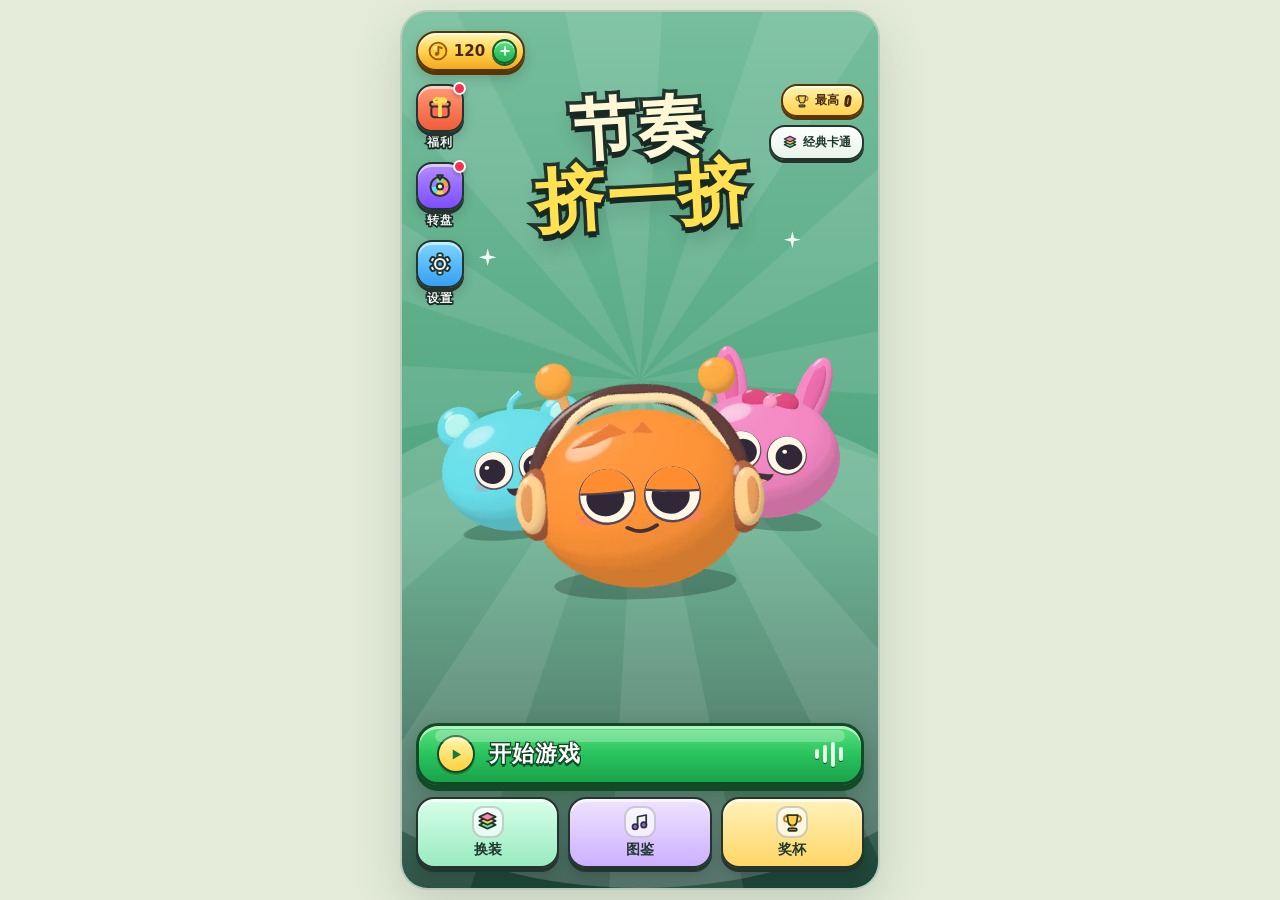
==== commit 8bd96022: "v24: 全面适配刘海屏、灵动岛与微信右上角胶囊安全区（主页整体下移、对局顶栏双层避让布局）" ====
--- a/web/index.html
+++ b/web/index.html
@@ -6,17 +6,17 @@
   <meta name="theme-color" content="#76c9a5">
   <title>节奏挤一挤 · Jelly Jam</title>
   <link rel="icon" href="assets/icon.png">
-  <link rel="preload" href="assets/crew-cartoon.webp?v=23" as="image">
-  <link rel="stylesheet" href="style.css?v=23">
-  <link rel="stylesheet" href="club.css?v=23">
-  <script defer src="js/cast.js?v=23"></script>
-  <script defer src="js/physics.js?v=23"></script>
-  <script defer src="js/ads.js?v=23"></script>
-  <script defer src="js/characters.js?v=23"></script>
-  <script defer src="js/progress.js?v=23"></script>
-  <script defer src="js/sound.js?v=23"></script>
-  <script defer src="js/interface.js?v=23"></script>
-  <script defer src="js/game.js?v=23"></script>
+  <link rel="preload" href="assets/crew-cartoon.webp?v=24" as="image">
+  <link rel="stylesheet" href="style.css?v=24">
+  <link rel="stylesheet" href="club.css?v=24">
+  <script defer src="js/cast.js?v=24"></script>
+  <script defer src="js/physics.js?v=24"></script>
+  <script defer src="js/ads.js?v=24"></script>
+  <script defer src="js/characters.js?v=24"></script>
+  <script defer src="js/progress.js?v=24"></script>
+  <script defer src="js/sound.js?v=24"></script>
+  <script defer src="js/interface.js?v=24"></script>
+  <script defer src="js/game.js?v=24"></script>
 </head>
 <body data-state="home" data-skin="cartoon" data-stage="cartoon">
   <div class="ambient" aria-hidden="true"></div>
@@ -98,17 +98,19 @@
 
     <div class="game-view" id="gameView" inert aria-hidden="true">
       <header class="game-top" aria-label="对局信息栏">
-        <div class="hud-meta-col">
-          <span id="hudPhase" class="hud-phase-pill">热身阶段</span>
-          <span class="hud-time-row"><canvas data-icon="clock"></canvas><b id="hudTime">00:00</b></span>
+        <div class="hud-top-strip">
+          <div class="hud-meta-pills">
+            <span id="hudPhase" class="hud-phase-pill">热身节奏</span>
+            <span class="hud-time-row"><canvas data-icon="clock"></canvas><b id="hudTime">00:00</b></span>
+            <div id="bestPill" class="best-pill" title="历史最高分"><canvas data-icon="trophy"></canvas><b data-best>0</b></div>
+          </div>
+          <div class="wx-capsule-space" aria-hidden="true"></div>
         </div>
-        <div class="hud-score-hero">
-          <span class="hud-score-tag">得分</span>
-          <b class="score" data-score>0000</b>
-        </div>
-        <div class="hud-best-col">
-          <span class="hud-best-tag">最高分</span>
-          <div id="bestPill" class="best-pill"><canvas data-icon="trophy"></canvas><b data-best>0</b></div>
+        <div class="hud-score-bar">
+          <div class="hud-score-hero">
+            <span class="hud-score-tag">得分</span>
+            <b class="score" data-score>0000</b>
+          </div>
         </div>
       </header>
 
--- a/web/style.css
+++ b/web/style.css
@@ -1,5 +1,5 @@
 @font-face{font-family:Barlow Deck;src:url("assets/barlow-black-italic.ttf") format("truetype");font-weight:900;font-style:italic;font-display:swap}
-:root{color-scheme:dark;--lime:#def986;--shell-h:min(960px,calc(100vh - 20px));font-family:"PingFang SC","MiSans","Microsoft YaHei",Inter,system-ui,sans-serif;-webkit-font-smoothing:antialiased}
+:root{color-scheme:dark;--lime:#def986;--shell-h:min(960px,calc(100vh - 20px));--safe-top:12px;--safe-bottom:10px;--capsule-w:96px;font-family:"PingFang SC","Hiragino Sans GB","MiSans","Microsoft YaHei",system-ui,sans-serif;-webkit-font-smoothing:antialiased}
 @supports(height:100dvh){:root{--shell-h:min(960px,calc(100dvh - 20px))}}
 *,*::before,*::after{box-sizing:border-box}
 html,body{margin:0;width:100%;height:100%;overscroll-behavior:none}
@@ -10,31 +10,32 @@
 .ambient{position:fixed;inset:0;z-index:-1;pointer-events:none;background:#e4ecd9}
 .handheld{position:relative;isolation:isolate;display:flex;flex-direction:column;min-height:0;height:var(--shell-h);width:min(calc(var(--shell-h)*.546),calc(100vw - 16px),500px);overflow:hidden;border:2px solid #b8cbb6;border-radius:28px;background:var(--shell);box-shadow:0 16px 48px rgba(32,50,42,.16)}
 
-/* WeChat Capsule Safe Spacer (reserves top-right for native WeChat capsule) */
-.wx-capsule-space{width:76px;height:32px;flex:none;pointer-events:none}
+/* WeChat Capsule Safe Spacer (reserves top-right ~100px for native WeChat capsule) */
+.wx-capsule-space{width:var(--capsule-w);height:32px;flex:none;pointer-events:none}
 
-/* Pure-Info In-Game Header: Time + Rhythm | Hero Score | Best Score */
-.game-top{display:grid;grid-template-columns:1fr auto 1fr;align-items:center;gap:8px;flex:none;min-height:66px;padding:6px 12px;background:var(--chrome);border-bottom:2px solid color-mix(in srgb,var(--trim) 55%,transparent)}
-.hud-meta-col{display:flex;flex-direction:column;align-items:flex-start;gap:4px;min-width:0}
-.hud-phase-pill{display:inline-flex;align-items:center;padding:3px 9px;border-radius:10px;background:linear-gradient(180deg,#8b68ff,#6637d6);color:#ffffff;font-size:11px;font-weight:900;line-height:1.2;border:1.5px solid rgba(36,20,82,.45);white-space:nowrap;box-shadow:0 2px 0 rgba(36,20,82,.25)}
+/* Safe-Area 2-Tier Pure-Info In-Game Header:
+   Tier 1: Rhythm + Time + Best aligned left of WeChat capsule (strictly below Notch/Dynamic Island)
+   Tier 2: Centered full-width Hero Current Score cleanly below the WeChat capsule row */
+.game-top{display:flex;flex-direction:column;gap:5px;flex:none;padding:var(--safe-top) 10px 6px;background:var(--chrome);border-bottom:2px solid color-mix(in srgb,var(--trim) 55%,transparent)}
+.hud-top-strip{display:flex;align-items:center;justify-content:space-between;gap:6px;min-height:32px}
+.hud-meta-pills{display:flex;align-items:center;gap:5px;flex:1;min-width:0;flex-wrap:nowrap;overflow:hidden}
+.hud-phase-pill{display:inline-flex;align-items:center;padding:4px 9px;border-radius:10px;background:linear-gradient(180deg,#8b68ff,#6637d6);color:#ffffff;font-size:11px;font-weight:900;line-height:1.15;border:1.5px solid rgba(36,20,82,.45);white-space:nowrap;flex:none;box-shadow:0 2px 0 rgba(36,20,82,.25)}
 .hud-phase-pill.is-boss{background:linear-gradient(180deg,#ff6b6b,#d92b2b);border-color:#781414}
 .hud-phase-pill.is-double{background:linear-gradient(180deg,#ffbd38,#e6700c);border-color:#753103}
-.hud-time-row{display:inline-flex;align-items:center;gap:4px;padding:2px 8px;border-radius:10px;background:color-mix(in srgb,var(--hud-ink) 9%,transparent);color:var(--hud-ink);font-size:12.5px;font-weight:850;font-variant-numeric:tabular-nums}
-.hud-time-row canvas{width:14px;height:14px;flex:none}
-.hud-time-row b{font-family:"Barlow Deck","Arial Black",sans-serif;font-style:italic;font-size:15px;letter-spacing:.4px}
+.hud-time-row{display:inline-flex;align-items:center;gap:3px;padding:3px 7px;border-radius:10px;background:color-mix(in srgb,var(--hud-ink) 9%,transparent);color:var(--hud-ink);font-size:12px;font-weight:850;font-variant-numeric:tabular-nums;white-space:nowrap;flex:none}
+.hud-time-row canvas{width:13px;height:13px;flex:none}
+.hud-time-row b{font-family:"Barlow Deck","Arial Black",sans-serif;font-style:italic;font-size:14.5px;letter-spacing:.3px}
+.best-pill{display:inline-flex;align-items:center;gap:3px;padding:3px 7px;border-radius:10px;background:color-mix(in srgb,var(--hud-ink) 9%,transparent);color:var(--hud-ink);font-size:12px;font-weight:850;white-space:nowrap;min-width:0}
+.best-pill canvas{width:14px;height:14px;flex:none}
+.best-pill b{font-family:"Barlow Deck","Arial Black",sans-serif;font-style:italic;font-size:14.5px;font-variant-numeric:tabular-nums}
 
-.hud-score-hero{display:flex;flex-direction:column;align-items:center;justify-content:center;padding:4px 16px 5px;border-radius:16px;background:color-mix(in srgb,var(--accent) 14%,transparent);border:2px solid color-mix(in srgb,var(--accent) 42%,transparent);min-width:116px}
-.hud-score-tag{font-size:10.5px;font-weight:900;letter-spacing:1.2px;color:var(--hud-sub);line-height:1;margin-bottom:2px}
-.score{font-family:"Barlow Deck","Arial Black",sans-serif;font-style:italic;font-weight:900;font-variant-numeric:tabular-nums;font-size:34px;line-height:.95;color:var(--accent);letter-spacing:.6px;text-shadow:0 2px 0 color-mix(in srgb,var(--hud-ink) 14%,transparent)}
-.score.bump{animation:bump .2s ease-out}@keyframes bump{45%{transform:scale(1.10)}}
+.hud-score-bar{display:flex;align-items:center;justify-content:center}
+.hud-score-hero{display:inline-flex;align-items:baseline;justify-content:center;gap:8px;padding:4px 20px 5px;border-radius:15px;background:color-mix(in srgb,var(--accent) 14%,transparent);border:2px solid color-mix(in srgb,var(--accent) 44%,transparent);min-width:154px}
+.hud-score-tag{font-size:11.5px;font-weight:900;letter-spacing:1px;color:var(--hud-sub);line-height:1}
+.score{font-family:"Barlow Deck","Arial Black",sans-serif;font-style:italic;font-weight:900;font-variant-numeric:tabular-nums;font-size:33px;line-height:.95;color:var(--accent);letter-spacing:.6px;text-shadow:0 2px 0 color-mix(in srgb,var(--hud-ink) 14%,transparent)}
+.score.bump{animation:bump .2s ease-out}@keyframes bump{45%{transform:scale(1.09)}}
 
-.hud-best-col{display:flex;flex-direction:column;align-items:flex-end;justify-content:center;gap:3px;min-width:0}
-.hud-best-tag{font-size:10.5px;font-weight:850;color:var(--hud-sub);line-height:1}
-.best-pill{display:inline-flex;align-items:center;gap:4px;padding:3px 9px;border-radius:11px;background:color-mix(in srgb,var(--hud-ink) 9%,transparent);color:var(--hud-ink);font-size:12px;font-weight:850}
-.best-pill canvas{width:15px;height:15px;flex:none}
-.best-pill b{font-family:"Barlow Deck","Arial Black",sans-serif;font-style:italic;font-size:16px;font-variant-numeric:tabular-nums}
-
-.rig{display:flex;flex:1;min-height:0;flex-direction:column;padding:6px 8px 8px;gap:6px}
+.rig{display:flex;flex:1;min-height:0;flex-direction:column;padding:6px 8px var(--safe-bottom);gap:6px}
 .arena-column,.cabinet{min-height:0;display:flex;flex-direction:column;flex:1}
 .cabinet{position:relative;border:2px solid color-mix(in srgb,var(--trim) 70%,transparent);border-radius:18px;padding:4px;background:var(--chrome)}
 .field{position:relative;flex:1;min-height:0;isolation:isolate;overflow:hidden;border-radius:13px;background:var(--stage-flat) var(--stage-img) center/100% 100% no-repeat}
@@ -50,10 +51,11 @@
 .sr-only{position:fixed;top:0;left:0;margin:0;padding:0;width:1px;height:1px;overflow:hidden;clip-path:inset(50%);white-space:nowrap}
 
 @media(orientation:portrait) and (max-width:600px){
+  :root{--safe-top:max(env(safe-area-inset-top,0px),52px);--safe-bottom:max(env(safe-area-inset-bottom,0px),14px);--capsule-w:102px}
   .ambient{display:none}
   .handheld{width:100%;height:100vh;height:100dvh;border:0;border-radius:0;box-shadow:none}
-  .game-top{min-height:calc(62px + env(safe-area-inset-top));padding:calc(6px + env(safe-area-inset-top)) max(10px,env(safe-area-inset-right)) 6px max(10px,env(safe-area-inset-left))}
+  .game-top{padding:calc(var(--safe-top) + 4px) max(10px,env(safe-area-inset-right)) 6px max(10px,env(safe-area-inset-left))}
   .score{font-size:31px}
-  .rig{padding:6px max(8px,env(safe-area-inset-right)) max(8px,env(safe-area-inset-bottom)) max(8px,env(safe-area-inset-left))}
+  .rig{padding:6px max(8px,env(safe-area-inset-right)) var(--safe-bottom) max(8px,env(safe-area-inset-left))}
 }
 @media(prefers-reduced-motion:reduce){.score.bump{animation:none}}
--- a/web/club.css
+++ b/web/club.css
@@ -28,41 +28,41 @@
 .game-view.behind{visibility:hidden;pointer-events:none}
 
 /* ================= FULL-BLEED LIVING GAME HOME ================= */
-.home{position:absolute;inset:0;z-index:2;display:flex;flex-direction:column;justify-content:space-between;padding:12px 14px 16px;background:var(--tint);color:var(--home-ink);overflow:hidden}
+.home{position:absolute;inset:0;z-index:2;display:flex;flex-direction:column;justify-content:space-between;padding:calc(var(--safe-top) + 6px) 14px calc(var(--safe-bottom) + 6px);background:var(--tint);color:var(--home-ink);overflow:hidden}
 .sleeve{position:absolute;inset:0;z-index:0;overflow:hidden;cursor:pointer}
 #sleeveArt{position:absolute;inset:0;width:100%;height:100%;display:block}
 
 .home-head,.coin-pill,.home-best-pill,.cover-label,.start-btn,.dock-btn,.dock-icon,.toast,.dialog-toast,.modal-top,.save-btn,.new-char-banner,.band-header{display:flex;align-items:center}
 
-.home-head{position:relative;z-index:3;justify-content:space-between;flex:none;min-height:44px;pointer-events:none}
+.home-head{position:relative;z-index:3;justify-content:space-between;flex:none;min-height:42px;pointer-events:none}
 .home-head>*{pointer-events:auto}
 
 /* Glossy 3D Gold Coin Pill */
-.coin-pill{position:relative;gap:5px;height:42px;padding:0 6px 0 9px;border-radius:22px;background:linear-gradient(180deg,#fff3b0 0%,#ffd24d 52%,#f2a91d 100%);border:2.5px solid #593506;color:#4a2804;font-size:15px;font-weight:950;box-shadow:0 4px 0 #593506,0 7px 14px rgba(0,0,0,.18),inset 0 2px 0 rgba(255,255,255,.78)}
+.coin-pill{position:relative;gap:5px;height:40px;padding:0 6px 0 9px;border-radius:21px;background:linear-gradient(180deg,#fff3b0 0%,#ffd24d 52%,#f2a91d 100%);border:2.5px solid #593506;color:#4a2804;font-size:15px;font-weight:900;box-shadow:0 4px 0 #593506,0 7px 14px rgba(0,0,0,.18),inset 0 2px 0 rgba(255,255,255,.78)}
 .coin-pill canvas{width:22px;height:22px}
-.coin-plus{width:26px;height:26px;border-radius:50%;background:linear-gradient(180deg,#5be37f,#20b254);border:2px solid #165e2d;display:grid;place-items:center;margin-left:2px;box-shadow:0 2px 0 #165e2d,inset 0 2px 0 rgba(255,255,255,.55)}
+.coin-plus{width:25px;height:25px;border-radius:50%;background:linear-gradient(180deg,#5be37f,#20b254);border:2px solid #165e2d;display:grid;place-items:center;margin-left:2px;box-shadow:0 2px 0 #165e2d,inset 0 2px 0 rgba(255,255,255,.55)}
 .coin-plus canvas{width:14px;height:14px}
 
-/* Floating Left Vertical Game Icon Rail */
-.home-side-rail{position:absolute;top:68px;left:14px;z-index:3;display:flex;flex-direction:column;gap:12px}
+/* Floating Left Vertical Game Icon Rail (safely below Notch/Dynamic Island & top coin row) */
+.home-side-rail{position:absolute;top:calc(var(--safe-top) + 60px);left:14px;z-index:3;display:flex;flex-direction:column;gap:12px}
 .side-game-btn{display:flex;flex-direction:column;align-items:center;gap:3px;background:transparent;padding:0}
 .side-btn-box{position:relative;width:48px;height:48px;border-radius:16px;display:grid;place-items:center;border:2.5px solid #24352e;box-shadow:0 4px 0 #24352e,0 6px 12px rgba(0,0,0,.18),inset 0 3px 0 rgba(255,255,255,.55)}
 .side-btn-box canvas{width:26px;height:26px}
 .side-game-btn.is-gift .side-btn-box{background:linear-gradient(180deg,#ff9a76,#f25c3b)}
 .side-game-btn.is-wheel .side-btn-box{background:linear-gradient(180deg,#b58cff,#7c4dff)}
 .side-game-btn.is-set .side-btn-box{background:linear-gradient(180deg,#7ed6ff,#369ef5)}
-.side-btn-txt{font-size:11.5px;font-weight:950;color:#ffffff;letter-spacing:.4px;paint-order:stroke fill;-webkit-text-stroke:3px #20322b;text-shadow:0 2px 0 #182822}
-
-/* Floating Right Badges (below WeChat capsule) */
-.home-right-rail{position:absolute;top:66px;right:14px;z-index:3;display:flex;flex-direction:column;align-items:flex-end;gap:8px}
-.home-best-pill{gap:5px;padding:6px 11px;border-radius:16px;background:linear-gradient(180deg,#fff3b0,#ffd24d);color:#4a2804;font-size:12px;font-weight:950;border:2.5px solid #593506;box-shadow:0 3px 0 #593506,inset 0 2px 0 rgba(255,255,255,.78);pointer-events:none}
+.side-btn-txt{font-size:11.5px;font-weight:900;color:#ffffff;letter-spacing:.4px;paint-order:stroke fill;-webkit-text-stroke:3px #20322b;text-shadow:0 2px 0 #182822}
+
+/* Floating Right Badges (strictly below WeChat capsule) */
+.home-right-rail{position:absolute;top:calc(var(--safe-top) + 60px);right:14px;z-index:3;display:flex;flex-direction:column;align-items:flex-end;gap:8px}
+.home-best-pill{gap:5px;padding:6px 11px;border-radius:16px;background:linear-gradient(180deg,#fff3b0,#ffd24d);color:#4a2804;font-size:12px;font-weight:900;border:2.5px solid #593506;box-shadow:0 3px 0 #593506,inset 0 2px 0 rgba(255,255,255,.78);pointer-events:none}
 .home-best-pill canvas{width:16px;height:16px}
 .home-best-pill b{font-family:"Barlow Deck","Arial Black",sans-serif;font-style:italic;font-size:16px;line-height:1}
 .cover-label{gap:5px;padding:7px 11px;border-radius:16px;background:linear-gradient(180deg,#ffffff,#e6f3ea);border:2.5px solid #24352e;color:#1e362c;font-size:12px;font-weight:900;box-shadow:0 3px 0 #24352e,inset 0 2px 0 rgba(255,255,255,.9)}
 .cover-label canvas{width:16px;height:16px}
 
-/* Sculptural 3D Game Logo */
-.hero-logo-wrap{position:relative;z-index:2;flex:1;display:flex;align-items:flex-start;justify-content:center;padding-top:16px;pointer-events:none}
+/* Sculptural 3D Game Logo (shifted downward below Dynamic Island & capsule band) */
+.hero-logo-wrap{position:relative;z-index:2;flex:1;display:flex;align-items:flex-start;justify-content:center;padding-top:24px;pointer-events:none}
 .cover-title{margin:0;text-align:center;font-family:var(--ui-font);font-weight:900;line-height:.96;letter-spacing:.02em;font-size:clamp(46px,min(15vw,7.4vh),70px);color:#fff8d6;paint-order:stroke fill;-webkit-text-stroke:7px #21362e;text-shadow:0 6px 0 #172822,0 12px 20px rgba(0,0,0,.24);transform:rotate(-3.2deg)}
 .cover-title span{display:block}
 .cover-title span+span{color:#ffe152;margin-top:2px;font-size:1.05em}
@@ -158,8 +158,8 @@
 .prop-prompt-card p{margin:0;font-size:12.5px;line-height:1.45;color:#526659;font-weight:700}
 
 .toast,.dialog-toast{gap:7px;border-radius:16px;background:#1f382f;color:#fff9de;font-size:12.5px;font-weight:900;padding:9px 14px;pointer-events:none;box-shadow:0 6px 18px rgba(0,0,0,.28);border:2.5px solid #ffd04d}
-.toast{position:absolute;top:calc(12px + env(safe-area-inset-top));z-index:30;left:50%;transform:translateX(-50%);white-space:nowrap}
-.dialog-toast{position:fixed;top:calc(14px + env(safe-area-inset-top));left:50%;transform:translateX(-50%);z-index:999;margin:0;white-space:nowrap;max-width:calc(100vw - 24px);justify-content:center}
+.toast{position:absolute;top:calc(var(--safe-top) + 42px);z-index:30;left:50%;transform:translateX(-50%);white-space:nowrap}
+.dialog-toast{position:fixed;top:calc(var(--safe-top) + 42px);left:50%;transform:translateX(-50%);z-index:999;margin:0;white-space:nowrap;max-width:calc(100vw - 24px);justify-content:center}
 .toast canvas,.dialog-toast canvas{width:18px;height:18px;flex:none}
 
 .sheet-tabs{display:grid;grid-template-columns:1fr 1fr;gap:6px;margin-bottom:10px;background:#e8efe0;padding:4px;border-radius:15px;border:2px solid #c7d6be}
@@ -268,9 +268,10 @@
 
 @media(orientation:portrait) and (max-width:600px){
   body{background:var(--tint)}
-  .home{padding:max(10px,env(safe-area-inset-top)) max(12px,env(safe-area-inset-right)) max(14px,env(safe-area-inset-bottom)) max(12px,env(safe-area-inset-left))}
-  .home-side-rail{top:calc(62px + env(safe-area-inset-top))}
-  .home-right-rail{top:calc(60px + env(safe-area-inset-top))}
+  .home{padding:calc(var(--safe-top) + 8px) max(12px,env(safe-area-inset-right)) calc(var(--safe-bottom) + 6px) max(12px,env(safe-area-inset-left))}
+  .home-side-rail{top:calc(var(--safe-top) + 64px);left:max(12px,env(safe-area-inset-left))}
+  .home-right-rail{top:calc(var(--safe-top) + 64px);right:max(12px,env(safe-area-inset-right))}
+  .hero-logo-wrap{padding-top:26px}
 }
 @media(max-height:680px){
   .start-btn{min-height:54px;font-size:20px}.dock-btn{min-height:58px}.prop-btn{height:52px}.side-btn-box{width:42px;height:42px}
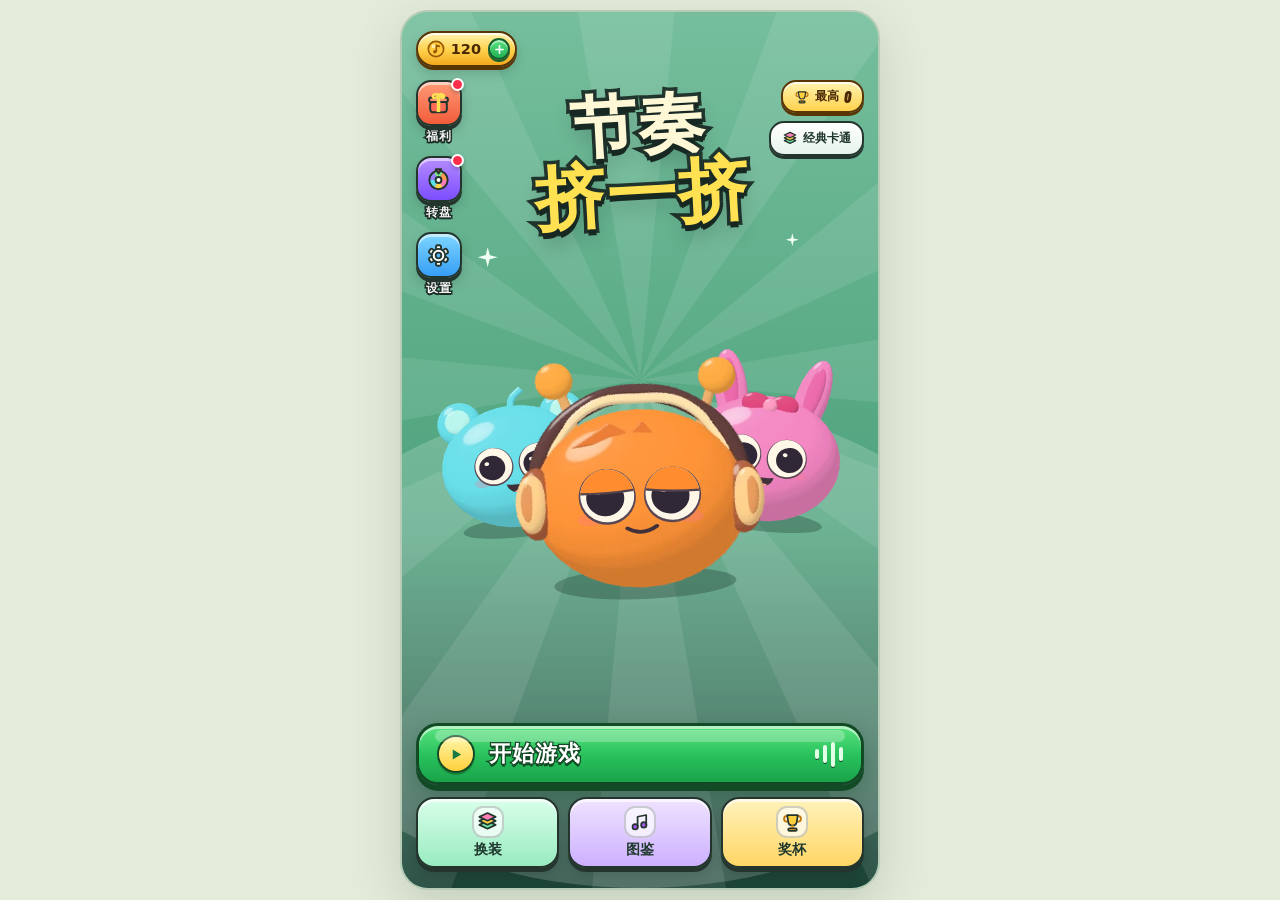
==== commit 2995d82e: "v25: 优化顶部信息对齐与层次结构、强化iPhone刘海灵动岛与微信胶囊避让、支持手机浏览器全屏铺满运行" ====
--- a/web/index.html
+++ b/web/index.html
@@ -2,21 +2,24 @@
 <html lang="zh-CN">
 <head>
   <meta charset="utf-8">
-  <meta name="viewport" content="width=device-width, initial-scale=1, viewport-fit=cover">
-  <meta name="theme-color" content="#76c9a5">
+  <meta name="viewport" content="width=device-width, initial-scale=1, maximum-scale=1, user-scalable=no, viewport-fit=cover">
+  <meta name="apple-mobile-web-app-capable" content="yes">
+  <meta name="mobile-web-app-capable" content="yes">
+  <meta name="apple-mobile-web-app-status-bar-style" content="black-translucent">
+  <meta name="theme-color" content="#8acaa9">
   <title>节奏挤一挤 · Jelly Jam</title>
   <link rel="icon" href="assets/icon.png">
-  <link rel="preload" href="assets/crew-cartoon.webp?v=24" as="image">
-  <link rel="stylesheet" href="style.css?v=24">
-  <link rel="stylesheet" href="club.css?v=24">
-  <script defer src="js/cast.js?v=24"></script>
-  <script defer src="js/physics.js?v=24"></script>
-  <script defer src="js/ads.js?v=24"></script>
-  <script defer src="js/characters.js?v=24"></script>
-  <script defer src="js/progress.js?v=24"></script>
-  <script defer src="js/sound.js?v=24"></script>
-  <script defer src="js/interface.js?v=24"></script>
-  <script defer src="js/game.js?v=24"></script>
+  <link rel="preload" href="assets/crew-cartoon.webp?v=25" as="image">
+  <link rel="stylesheet" href="style.css?v=25">
+  <link rel="stylesheet" href="club.css?v=25">
+  <script defer src="js/cast.js?v=25"></script>
+  <script defer src="js/physics.js?v=25"></script>
+  <script defer src="js/ads.js?v=25"></script>
+  <script defer src="js/characters.js?v=25"></script>
+  <script defer src="js/progress.js?v=25"></script>
+  <script defer src="js/sound.js?v=25"></script>
+  <script defer src="js/interface.js?v=25"></script>
+  <script defer src="js/game.js?v=25"></script>
 </head>
 <body data-state="home" data-skin="cartoon" data-stage="cartoon">
   <div class="ambient" aria-hidden="true"></div>
@@ -99,17 +102,21 @@
     <div class="game-view" id="gameView" inert aria-hidden="true">
       <header class="game-top" aria-label="对局信息栏">
         <div class="hud-top-strip">
-          <div class="hud-meta-pills">
+          <div class="hud-status-bar">
             <span id="hudPhase" class="hud-phase-pill">热身节奏</span>
+            <i class="hud-sep" aria-hidden="true"></i>
             <span class="hud-time-row"><canvas data-icon="clock"></canvas><b id="hudTime">00:00</b></span>
-            <div id="bestPill" class="best-pill" title="历史最高分"><canvas data-icon="trophy"></canvas><b data-best>0</b></div>
           </div>
           <div class="wx-capsule-space" aria-hidden="true"></div>
         </div>
-        <div class="hud-score-bar">
+        <div class="hud-score-strip">
+          <div class="hud-score-spacer" aria-hidden="true"></div>
           <div class="hud-score-hero">
             <span class="hud-score-tag">得分</span>
             <b class="score" data-score>0000</b>
+          </div>
+          <div class="hud-best-wrap">
+            <div id="bestPill" class="best-pill" title="历史最高分"><canvas data-icon="trophy"></canvas><span>最高</span><b data-best>0</b></div>
           </div>
         </div>
       </header>
--- a/web/style.css
+++ b/web/style.css
@@ -2,8 +2,8 @@
 :root{color-scheme:dark;--lime:#def986;--shell-h:min(960px,calc(100vh - 20px));--safe-top:12px;--safe-bottom:10px;--capsule-w:96px;font-family:"PingFang SC","Hiragino Sans GB","MiSans","Microsoft YaHei",system-ui,sans-serif;-webkit-font-smoothing:antialiased}
 @supports(height:100dvh){:root{--shell-h:min(960px,calc(100dvh - 20px))}}
 *,*::before,*::after{box-sizing:border-box}
-html,body{margin:0;width:100%;height:100%;overscroll-behavior:none}
-body{display:grid;place-items:center;overflow:hidden;isolation:isolate;background:#e4ecd9;color:#243b36}
+html,body{margin:0;width:100%;height:100%;overflow:hidden;overscroll-behavior:none;-webkit-touch-callout:none}
+body{display:grid;place-items:center;isolation:isolate;background:var(--chrome,#e4ecd9);color:#243b36}
 button{position:relative;display:grid;place-items:center;font:inherit;color:inherit;border:0;padding:0;cursor:pointer;touch-action:manipulation;-webkit-tap-highlight-color:transparent;transition:transform .08s}
 button:focus-visible,canvas[tabindex]:focus-visible{outline:2px solid #518666;outline-offset:1px}
 button:active{transform:translateY(2px) scale(.97)}[hidden]{display:none!important}
@@ -13,27 +13,31 @@
 /* WeChat Capsule Safe Spacer (reserves top-right ~100px for native WeChat capsule) */
 .wx-capsule-space{width:var(--capsule-w);height:32px;flex:none;pointer-events:none}
 
-/* Safe-Area 2-Tier Pure-Info In-Game Header:
-   Tier 1: Rhythm + Time + Best aligned left of WeChat capsule (strictly below Notch/Dynamic Island)
-   Tier 2: Centered full-width Hero Current Score cleanly below the WeChat capsule row */
-.game-top{display:flex;flex-direction:column;gap:5px;flex:none;padding:var(--safe-top) 10px 6px;background:var(--chrome);border-bottom:2px solid color-mix(in srgb,var(--trim) 55%,transparent)}
-.hud-top-strip{display:flex;align-items:center;justify-content:space-between;gap:6px;min-height:32px}
-.hud-meta-pills{display:flex;align-items:center;gap:5px;flex:1;min-width:0;flex-wrap:nowrap;overflow:hidden}
-.hud-phase-pill{display:inline-flex;align-items:center;padding:4px 9px;border-radius:10px;background:linear-gradient(180deg,#8b68ff,#6637d6);color:#ffffff;font-size:11px;font-weight:900;line-height:1.15;border:1.5px solid rgba(36,20,82,.45);white-space:nowrap;flex:none;box-shadow:0 2px 0 rgba(36,20,82,.25)}
-.hud-phase-pill.is-boss{background:linear-gradient(180deg,#ff6b6b,#d92b2b);border-color:#781414}
-.hud-phase-pill.is-double{background:linear-gradient(180deg,#ffbd38,#e6700c);border-color:#753103}
-.hud-time-row{display:inline-flex;align-items:center;gap:3px;padding:3px 7px;border-radius:10px;background:color-mix(in srgb,var(--hud-ink) 9%,transparent);color:var(--hud-ink);font-size:12px;font-weight:850;font-variant-numeric:tabular-nums;white-space:nowrap;flex:none}
-.hud-time-row canvas{width:13px;height:13px;flex:none}
-.hud-time-row b{font-family:"Barlow Deck","Arial Black",sans-serif;font-style:italic;font-size:14.5px;letter-spacing:.3px}
-.best-pill{display:inline-flex;align-items:center;gap:3px;padding:3px 7px;border-radius:10px;background:color-mix(in srgb,var(--hud-ink) 9%,transparent);color:var(--hud-ink);font-size:12px;font-weight:850;white-space:nowrap;min-width:0}
+/* Aligned Safe-Area 2-Tier In-Game HUD:
+   Row 1: Unified [Phase | Time] capsule aligned left of WeChat capsule, strictly below Notch/Dynamic Island
+   Row 2: Dead-center Hero Current Score + Right-aligned Best Score on a crisp 3-col grid */
+.game-top{display:flex;flex-direction:column;gap:6px;flex:none;padding:var(--safe-top) 12px 8px;background:var(--chrome);border-bottom:2px solid color-mix(in srgb,var(--trim) 50%,transparent)}
+.hud-top-strip{display:flex;align-items:center;justify-content:space-between;gap:8px;height:32px}
+.hud-status-bar{display:inline-flex;align-items:center;gap:7px;height:30px;padding:0 10px 0 4px;border-radius:15px;background:color-mix(in srgb,var(--hud-ink) 8%,transparent);border:1.5px solid color-mix(in srgb,var(--hud-ink) 14%,transparent);max-width:calc(100% - var(--capsule-w) - 8px)}
+.hud-phase-pill{display:inline-flex;align-items:center;height:22px;padding:0 9px;border-radius:11px;background:linear-gradient(180deg,#8b68ff,#6637d6);color:#ffffff;font-size:11px;font-weight:900;line-height:1;white-space:nowrap;flex:none}
+.hud-phase-pill.is-boss{background:linear-gradient(180deg,#ff6b6b,#d92b2b)}
+.hud-phase-pill.is-double{background:linear-gradient(180deg,#ffbd38,#e6700c)}
+.hud-sep{width:1.5px;height:12px;border-radius:1px;background:color-mix(in srgb,var(--hud-ink) 20%,transparent);flex:none}
+.hud-time-row{display:inline-flex;align-items:center;gap:4px;color:var(--hud-ink);font-size:12px;font-weight:850;font-variant-numeric:tabular-nums;white-space:nowrap;flex:none}
+.hud-time-row canvas{width:14px;height:14px;flex:none}
+.hud-time-row b{font-family:"Barlow Deck","Arial Black",sans-serif;font-style:italic;font-size:15px;line-height:1;letter-spacing:.3px}
+
+.hud-score-strip{display:grid;grid-template-columns:1fr auto 1fr;align-items:center;gap:6px;min-height:42px}
+.hud-score-hero{display:flex;flex-direction:column;align-items:center;justify-content:center;gap:1px;padding:3px 18px 4px;border-radius:14px;background:color-mix(in srgb,var(--accent) 13%,transparent);border:1.5px solid color-mix(in srgb,var(--accent) 38%,transparent);min-width:128px}
+.hud-score-tag{font-size:10px;font-weight:900;letter-spacing:1.4px;color:var(--hud-sub);line-height:1}
+.score{font-family:"Barlow Deck","Arial Black",sans-serif;font-style:italic;font-weight:900;font-variant-numeric:tabular-nums;font-size:32px;line-height:.96;color:var(--accent);letter-spacing:.6px;text-shadow:0 2px 0 color-mix(in srgb,var(--hud-ink) 12%,transparent)}
+.score.bump{animation:bump .2s ease-out}@keyframes bump{45%{transform:scale(1.09)}}
+
+.hud-best-wrap{display:flex;align-items:center;justify-content:flex-end;min-width:0}
+.best-pill{display:inline-flex;align-items:center;gap:4px;height:28px;padding:0 9px;border-radius:12px;background:color-mix(in srgb,var(--hud-ink) 8%,transparent);border:1.5px solid color-mix(in srgb,var(--hud-ink) 12%,transparent);color:var(--hud-ink);font-size:11px;font-weight:850;white-space:nowrap}
 .best-pill canvas{width:14px;height:14px;flex:none}
-.best-pill b{font-family:"Barlow Deck","Arial Black",sans-serif;font-style:italic;font-size:14.5px;font-variant-numeric:tabular-nums}
-
-.hud-score-bar{display:flex;align-items:center;justify-content:center}
-.hud-score-hero{display:inline-flex;align-items:baseline;justify-content:center;gap:8px;padding:4px 20px 5px;border-radius:15px;background:color-mix(in srgb,var(--accent) 14%,transparent);border:2px solid color-mix(in srgb,var(--accent) 44%,transparent);min-width:154px}
-.hud-score-tag{font-size:11.5px;font-weight:900;letter-spacing:1px;color:var(--hud-sub);line-height:1}
-.score{font-family:"Barlow Deck","Arial Black",sans-serif;font-style:italic;font-weight:900;font-variant-numeric:tabular-nums;font-size:33px;line-height:.95;color:var(--accent);letter-spacing:.6px;text-shadow:0 2px 0 color-mix(in srgb,var(--hud-ink) 14%,transparent)}
-.score.bump{animation:bump .2s ease-out}@keyframes bump{45%{transform:scale(1.09)}}
+.best-pill span{color:var(--hud-sub);font-weight:800}
+.best-pill b{font-family:"Barlow Deck","Arial Black",sans-serif;font-style:italic;font-size:15px;line-height:1;font-variant-numeric:tabular-nums}
 
 .rig{display:flex;flex:1;min-height:0;flex-direction:column;padding:6px 8px var(--safe-bottom);gap:6px}
 .arena-column,.cabinet{min-height:0;display:flex;flex-direction:column;flex:1}
@@ -50,11 +54,12 @@
 
 .sr-only{position:fixed;top:0;left:0;margin:0;padding:0;width:1px;height:1px;overflow:hidden;clip-path:inset(50%);white-space:nowrap}
 
-@media(orientation:portrait) and (max-width:600px){
+/* Full-screen edge-to-edge mobile browser & WeChat viewport */
+@media(max-width:768px),(pointer:coarse){
   :root{--safe-top:max(env(safe-area-inset-top,0px),52px);--safe-bottom:max(env(safe-area-inset-bottom,0px),14px);--capsule-w:102px}
   .ambient{display:none}
-  .handheld{width:100%;height:100vh;height:100dvh;border:0;border-radius:0;box-shadow:none}
-  .game-top{padding:calc(var(--safe-top) + 4px) max(10px,env(safe-area-inset-right)) 6px max(10px,env(safe-area-inset-left))}
+  .handheld{position:fixed;inset:0;width:100%;height:100%;max-width:none;border:0;border-radius:0;box-shadow:none}
+  .game-top{padding:calc(var(--safe-top) + 4px) max(12px,env(safe-area-inset-right)) 7px max(12px,env(safe-area-inset-left))}
   .score{font-size:31px}
   .rig{padding:6px max(8px,env(safe-area-inset-right)) var(--safe-bottom) max(8px,env(safe-area-inset-left))}
 }
--- a/web/club.css
+++ b/web/club.css
@@ -34,35 +34,35 @@
 
 .home-head,.coin-pill,.home-best-pill,.cover-label,.start-btn,.dock-btn,.dock-icon,.toast,.dialog-toast,.modal-top,.save-btn,.new-char-banner,.band-header{display:flex;align-items:center}
 
-.home-head{position:relative;z-index:3;justify-content:space-between;flex:none;min-height:42px;pointer-events:none}
+.home-head{position:relative;z-index:3;justify-content:space-between;flex:none;height:38px;pointer-events:none}
 .home-head>*{pointer-events:auto}
 
-/* Glossy 3D Gold Coin Pill */
-.coin-pill{position:relative;gap:5px;height:40px;padding:0 6px 0 9px;border-radius:21px;background:linear-gradient(180deg,#fff3b0 0%,#ffd24d 52%,#f2a91d 100%);border:2.5px solid #593506;color:#4a2804;font-size:15px;font-weight:900;box-shadow:0 4px 0 #593506,0 7px 14px rgba(0,0,0,.18),inset 0 2px 0 rgba(255,255,255,.78)}
-.coin-pill canvas{width:22px;height:22px}
-.coin-plus{width:25px;height:25px;border-radius:50%;background:linear-gradient(180deg,#5be37f,#20b254);border:2px solid #165e2d;display:grid;place-items:center;margin-left:2px;box-shadow:0 2px 0 #165e2d,inset 0 2px 0 rgba(255,255,255,.55)}
-.coin-plus canvas{width:14px;height:14px}
-
-/* Floating Left Vertical Game Icon Rail (safely below Notch/Dynamic Island & top coin row) */
-.home-side-rail{position:absolute;top:calc(var(--safe-top) + 60px);left:14px;z-index:3;display:flex;flex-direction:column;gap:12px}
+/* Glossy 3D Gold Coin Pill (height aligned with WeChat capsule) */
+.coin-pill{position:relative;gap:5px;height:36px;padding:0 5px 0 8px;border-radius:19px;background:linear-gradient(180deg,#fff3b0 0%,#ffd24d 52%,#f2a91d 100%);border:2.5px solid #593506;color:#4a2804;font-size:14.5px;font-weight:900;box-shadow:0 3px 0 #593506,0 6px 12px rgba(0,0,0,.16),inset 0 2px 0 rgba(255,255,255,.78)}
+.coin-pill canvas{width:20px;height:20px}
+.coin-plus{width:22px;height:22px;border-radius:50%;background:linear-gradient(180deg,#5be37f,#20b254);border:2px solid #165e2d;display:grid;place-items:center;margin-left:2px;box-shadow:0 2px 0 #165e2d,inset 0 2px 0 rgba(255,255,255,.55)}
+.coin-plus canvas{width:13px;height:13px}
+
+/* Floating Left Vertical Game Icon Rail (safely below Notch/Dynamic Island & aligned with right rail) */
+.home-side-rail{position:absolute;top:calc(var(--safe-top) + 56px);left:14px;z-index:3;display:flex;flex-direction:column;gap:12px}
 .side-game-btn{display:flex;flex-direction:column;align-items:center;gap:3px;background:transparent;padding:0}
-.side-btn-box{position:relative;width:48px;height:48px;border-radius:16px;display:grid;place-items:center;border:2.5px solid #24352e;box-shadow:0 4px 0 #24352e,0 6px 12px rgba(0,0,0,.18),inset 0 3px 0 rgba(255,255,255,.55)}
-.side-btn-box canvas{width:26px;height:26px}
+.side-btn-box{position:relative;width:46px;height:46px;border-radius:15px;display:grid;place-items:center;border:2.5px solid #24352e;box-shadow:0 4px 0 #24352e,0 6px 12px rgba(0,0,0,.18),inset 0 3px 0 rgba(255,255,255,.55)}
+.side-btn-box canvas{width:25px;height:25px}
 .side-game-btn.is-gift .side-btn-box{background:linear-gradient(180deg,#ff9a76,#f25c3b)}
 .side-game-btn.is-wheel .side-btn-box{background:linear-gradient(180deg,#b58cff,#7c4dff)}
 .side-game-btn.is-set .side-btn-box{background:linear-gradient(180deg,#7ed6ff,#369ef5)}
 .side-btn-txt{font-size:11.5px;font-weight:900;color:#ffffff;letter-spacing:.4px;paint-order:stroke fill;-webkit-text-stroke:3px #20322b;text-shadow:0 2px 0 #182822}
 
-/* Floating Right Badges (strictly below WeChat capsule) */
-.home-right-rail{position:absolute;top:calc(var(--safe-top) + 60px);right:14px;z-index:3;display:flex;flex-direction:column;align-items:flex-end;gap:8px}
-.home-best-pill{gap:5px;padding:6px 11px;border-radius:16px;background:linear-gradient(180deg,#fff3b0,#ffd24d);color:#4a2804;font-size:12px;font-weight:900;border:2.5px solid #593506;box-shadow:0 3px 0 #593506,inset 0 2px 0 rgba(255,255,255,.78);pointer-events:none}
+/* Floating Right Badges (strictly below WeChat capsule & aligned with left rail) */
+.home-right-rail{position:absolute;top:calc(var(--safe-top) + 56px);right:14px;z-index:3;display:flex;flex-direction:column;align-items:flex-end;gap:8px}
+.home-best-pill{gap:5px;padding:6px 11px;border-radius:15px;background:linear-gradient(180deg,#fff3b0,#ffd24d);color:#4a2804;font-size:12px;font-weight:900;border:2.5px solid #593506;box-shadow:0 3px 0 #593506,inset 0 2px 0 rgba(255,255,255,.78);pointer-events:none}
 .home-best-pill canvas{width:16px;height:16px}
 .home-best-pill b{font-family:"Barlow Deck","Arial Black",sans-serif;font-style:italic;font-size:16px;line-height:1}
-.cover-label{gap:5px;padding:7px 11px;border-radius:16px;background:linear-gradient(180deg,#ffffff,#e6f3ea);border:2.5px solid #24352e;color:#1e362c;font-size:12px;font-weight:900;box-shadow:0 3px 0 #24352e,inset 0 2px 0 rgba(255,255,255,.9)}
+.cover-label{gap:5px;padding:7px 11px;border-radius:15px;background:linear-gradient(180deg,#ffffff,#e6f3ea);border:2.5px solid #24352e;color:#1e362c;font-size:12px;font-weight:900;box-shadow:0 3px 0 #24352e,inset 0 2px 0 rgba(255,255,255,.9)}
 .cover-label canvas{width:16px;height:16px}
 
 /* Sculptural 3D Game Logo (shifted downward below Dynamic Island & capsule band) */
-.hero-logo-wrap{position:relative;z-index:2;flex:1;display:flex;align-items:flex-start;justify-content:center;padding-top:24px;pointer-events:none}
+.hero-logo-wrap{position:relative;z-index:2;flex:1;display:flex;align-items:flex-start;justify-content:center;padding-top:26px;pointer-events:none}
 .cover-title{margin:0;text-align:center;font-family:var(--ui-font);font-weight:900;line-height:.96;letter-spacing:.02em;font-size:clamp(46px,min(15vw,7.4vh),70px);color:#fff8d6;paint-order:stroke fill;-webkit-text-stroke:7px #21362e;text-shadow:0 6px 0 #172822,0 12px 20px rgba(0,0,0,.24);transform:rotate(-3.2deg)}
 .cover-title span{display:block}
 .cover-title span+span{color:#ffe152;margin-top:2px;font-size:1.05em}
@@ -266,12 +266,12 @@
 .pause-links{display:flex;justify-content:space-around;gap:8px;margin-top:12px}
 .quiet-btn{background:linear-gradient(180deg,#ffffff,#e6efe8);color:#20382e;padding:8px 12px;border-radius:12px;font-size:12px;font-weight:900;border:2px solid #24352e;box-shadow:0 3px 0 #24352e}
 
-@media(orientation:portrait) and (max-width:600px){
-  body{background:var(--tint)}
-  .home{padding:calc(var(--safe-top) + 8px) max(12px,env(safe-area-inset-right)) calc(var(--safe-bottom) + 6px) max(12px,env(safe-area-inset-left))}
-  .home-side-rail{top:calc(var(--safe-top) + 64px);left:max(12px,env(safe-area-inset-left))}
-  .home-right-rail{top:calc(var(--safe-top) + 64px);right:max(12px,env(safe-area-inset-right))}
-  .hero-logo-wrap{padding-top:26px}
+@media(max-width:768px),(pointer:coarse){
+  body{background:var(--chrome)}
+  .home{padding:calc(var(--safe-top) + 4px) max(14px,env(safe-area-inset-right)) calc(var(--safe-bottom) + 6px) max(14px,env(safe-area-inset-left))}
+  .home-side-rail{top:calc(var(--safe-top) + 56px);left:max(14px,env(safe-area-inset-left))}
+  .home-right-rail{top:calc(var(--safe-top) + 56px);right:max(14px,env(safe-area-inset-right))}
+  .hero-logo-wrap{padding-top:28px}
 }
 @media(max-height:680px){
   .start-btn{min-height:54px;font-size:20px}.dock-btn{min-height:58px}.prop-btn{height:52px}.side-btn-box{width:42px;height:42px}
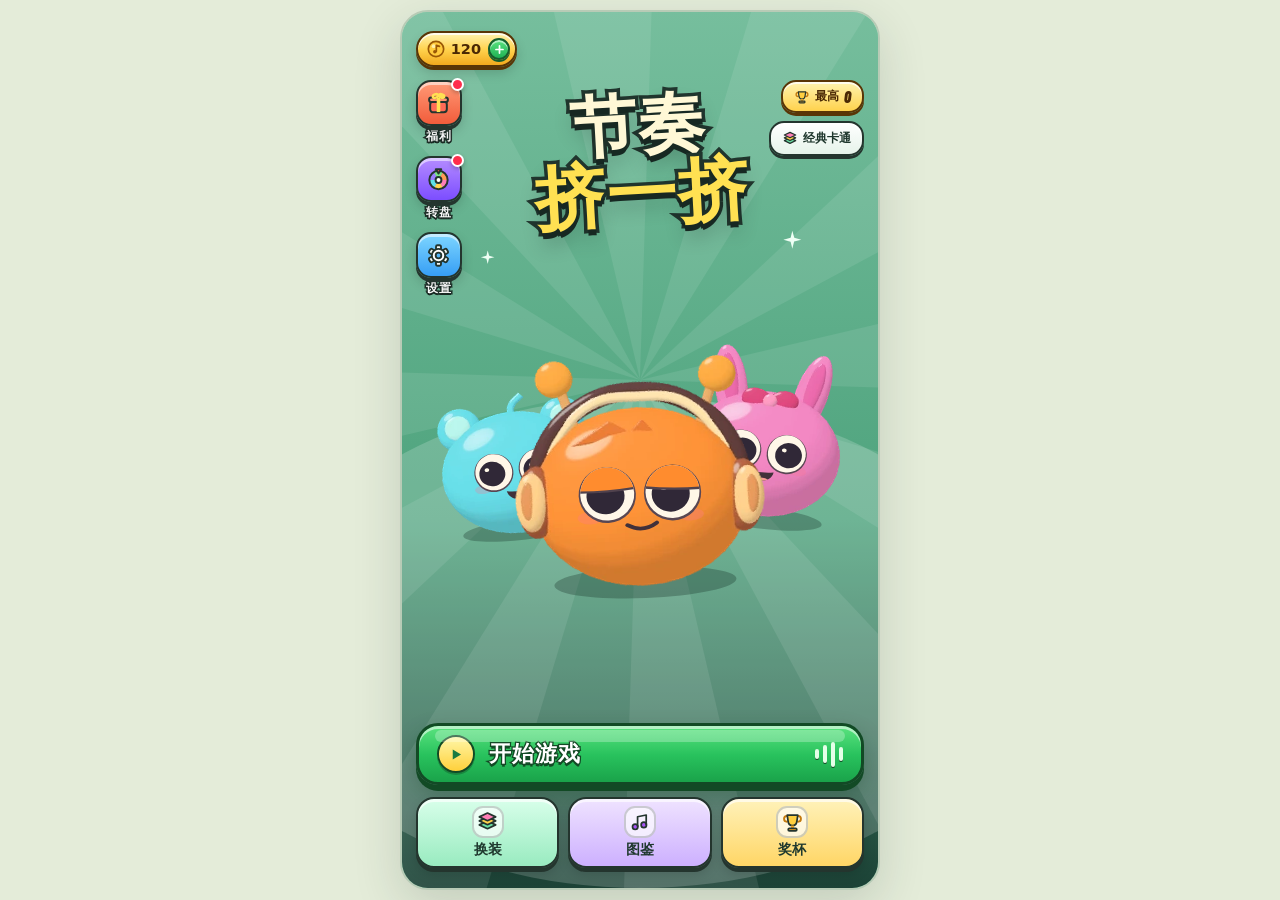
==== commit 83c1ed2b: "v26: 对局顶栏改为居左动态防挤压布局（上阶段时间、下当前分数与最高记录）+ 移动端真全屏与PWA清单适配" ====
--- a/web/index.html
+++ b/web/index.html
@@ -6,20 +6,21 @@
   <meta name="apple-mobile-web-app-capable" content="yes">
   <meta name="mobile-web-app-capable" content="yes">
   <meta name="apple-mobile-web-app-status-bar-style" content="black-translucent">
-  <meta name="theme-color" content="#8acaa9">
+  <meta name="theme-color" content="#eaf7ec">
   <title>节奏挤一挤 · Jelly Jam</title>
+  <link rel="manifest" href="manifest.json?v=26">
   <link rel="icon" href="assets/icon.png">
-  <link rel="preload" href="assets/crew-cartoon.webp?v=25" as="image">
-  <link rel="stylesheet" href="style.css?v=25">
-  <link rel="stylesheet" href="club.css?v=25">
-  <script defer src="js/cast.js?v=25"></script>
-  <script defer src="js/physics.js?v=25"></script>
-  <script defer src="js/ads.js?v=25"></script>
-  <script defer src="js/characters.js?v=25"></script>
-  <script defer src="js/progress.js?v=25"></script>
-  <script defer src="js/sound.js?v=25"></script>
-  <script defer src="js/interface.js?v=25"></script>
-  <script defer src="js/game.js?v=25"></script>
+  <link rel="preload" href="assets/crew-cartoon.webp?v=26" as="image">
+  <link rel="stylesheet" href="style.css?v=26">
+  <link rel="stylesheet" href="club.css?v=26">
+  <script defer src="js/cast.js?v=26"></script>
+  <script defer src="js/physics.js?v=26"></script>
+  <script defer src="js/ads.js?v=26"></script>
+  <script defer src="js/characters.js?v=26"></script>
+  <script defer src="js/progress.js?v=26"></script>
+  <script defer src="js/sound.js?v=26"></script>
+  <script defer src="js/interface.js?v=26"></script>
+  <script defer src="js/game.js?v=26"></script>
 </head>
 <body data-state="home" data-skin="cartoon" data-stage="cartoon">
   <div class="ambient" aria-hidden="true"></div>
@@ -109,15 +110,12 @@
           </div>
           <div class="wx-capsule-space" aria-hidden="true"></div>
         </div>
-        <div class="hud-score-strip">
-          <div class="hud-score-spacer" aria-hidden="true"></div>
-          <div class="hud-score-hero">
+        <div class="hud-score-row">
+          <div class="hud-cur-score">
             <span class="hud-score-tag">得分</span>
-            <b class="score" data-score>0000</b>
+            <b class="score" data-score>0</b>
           </div>
-          <div class="hud-best-wrap">
-            <div id="bestPill" class="best-pill" title="历史最高分"><canvas data-icon="trophy"></canvas><span>最高</span><b data-best>0</b></div>
-          </div>
+          <div id="bestPill" class="best-pill" title="最高记录"><canvas data-icon="trophy"></canvas><span>最高</span><b data-best>0</b></div>
         </div>
       </header>
 
--- a/web/style.css
+++ b/web/style.css
@@ -2,7 +2,7 @@
 :root{color-scheme:dark;--lime:#def986;--shell-h:min(960px,calc(100vh - 20px));--safe-top:12px;--safe-bottom:10px;--capsule-w:96px;font-family:"PingFang SC","Hiragino Sans GB","MiSans","Microsoft YaHei",system-ui,sans-serif;-webkit-font-smoothing:antialiased}
 @supports(height:100dvh){:root{--shell-h:min(960px,calc(100dvh - 20px))}}
 *,*::before,*::after{box-sizing:border-box}
-html,body{margin:0;width:100%;height:100%;overflow:hidden;overscroll-behavior:none;-webkit-touch-callout:none}
+html,body{margin:0;padding:0;width:100%;height:100%;overflow:hidden;overscroll-behavior:none;-webkit-touch-callout:none}
 body{display:grid;place-items:center;isolation:isolate;background:var(--chrome,#e4ecd9);color:#243b36}
 button{position:relative;display:grid;place-items:center;font:inherit;color:inherit;border:0;padding:0;cursor:pointer;touch-action:manipulation;-webkit-tap-highlight-color:transparent;transition:transform .08s}
 button:focus-visible,canvas[tabindex]:focus-visible{outline:2px solid #518666;outline-offset:1px}
@@ -10,31 +10,32 @@
 .ambient{position:fixed;inset:0;z-index:-1;pointer-events:none;background:#e4ecd9}
 .handheld{position:relative;isolation:isolate;display:flex;flex-direction:column;min-height:0;height:var(--shell-h);width:min(calc(var(--shell-h)*.546),calc(100vw - 16px),500px);overflow:hidden;border:2px solid #b8cbb6;border-radius:28px;background:var(--shell);box-shadow:0 16px 48px rgba(32,50,42,.16)}
 
-/* WeChat Capsule Safe Spacer (reserves top-right ~100px for native WeChat capsule) */
+/* WeChat Capsule Safe Spacer (reserves top-right ~102px for native WeChat capsule) */
 .wx-capsule-space{width:var(--capsule-w);height:32px;flex:none;pointer-events:none}
 
-/* Aligned Safe-Area 2-Tier In-Game HUD:
-   Row 1: Unified [Phase | Time] capsule aligned left of WeChat capsule, strictly below Notch/Dynamic Island
-   Row 2: Dead-center Hero Current Score + Right-aligned Best Score on a crisp 3-col grid */
-.game-top{display:flex;flex-direction:column;gap:6px;flex:none;padding:var(--safe-top) 12px 8px;background:var(--chrome);border-bottom:2px solid color-mix(in srgb,var(--trim) 50%,transparent)}
-.hud-top-strip{display:flex;align-items:center;justify-content:space-between;gap:8px;height:32px}
-.hud-status-bar{display:inline-flex;align-items:center;gap:7px;height:30px;padding:0 10px 0 4px;border-radius:15px;background:color-mix(in srgb,var(--hud-ink) 8%,transparent);border:1.5px solid color-mix(in srgb,var(--hud-ink) 14%,transparent);max-width:calc(100% - var(--capsule-w) - 8px)}
-.hud-phase-pill{display:inline-flex;align-items:center;height:22px;padding:0 9px;border-radius:11px;background:linear-gradient(180deg,#8b68ff,#6637d6);color:#ffffff;font-size:11px;font-weight:900;line-height:1;white-space:nowrap;flex:none}
+/* Left-Aligned Dynamic Safe-Area In-Game Header:
+   Row 1 (Left, below Notch/Dynamic Island, clear of right WeChat capsule): Phase + Time
+   Row 2 (Left, dynamic anti-squeeze): Prominent Current Score + Best Record */
+.game-top{display:flex;flex-direction:column;align-items:stretch;gap:5px;flex:none;padding:var(--safe-top) 12px 7px;background:var(--chrome);border-bottom:2px solid color-mix(in srgb,var(--trim) 50%,transparent)}
+.hud-top-strip{display:flex;align-items:center;justify-content:space-between;gap:8px;min-height:30px}
+.hud-status-bar{display:inline-flex;align-items:center;gap:7px;height:28px;padding:0 10px 0 3px;border-radius:14px;background:color-mix(in srgb,var(--hud-ink) 8%,transparent);border:1.5px solid color-mix(in srgb,var(--hud-ink) 14%,transparent);max-width:calc(100% - var(--capsule-w) - 6px);overflow:hidden}
+.hud-phase-pill{display:inline-flex;align-items:center;height:20px;padding:0 8px;border-radius:10px;background:linear-gradient(180deg,#8b68ff,#6637d6);color:#ffffff;font-size:11px;font-weight:900;line-height:1;white-space:nowrap;flex:none}
 .hud-phase-pill.is-boss{background:linear-gradient(180deg,#ff6b6b,#d92b2b)}
 .hud-phase-pill.is-double{background:linear-gradient(180deg,#ffbd38,#e6700c)}
 .hud-sep{width:1.5px;height:12px;border-radius:1px;background:color-mix(in srgb,var(--hud-ink) 20%,transparent);flex:none}
 .hud-time-row{display:inline-flex;align-items:center;gap:4px;color:var(--hud-ink);font-size:12px;font-weight:850;font-variant-numeric:tabular-nums;white-space:nowrap;flex:none}
 .hud-time-row canvas{width:14px;height:14px;flex:none}
-.hud-time-row b{font-family:"Barlow Deck","Arial Black",sans-serif;font-style:italic;font-size:15px;line-height:1;letter-spacing:.3px}
+.hud-time-row b{font-family:"Barlow Deck","Arial Black",sans-serif;font-style:italic;font-size:14.5px;line-height:1;letter-spacing:.3px}
 
-.hud-score-strip{display:grid;grid-template-columns:1fr auto 1fr;align-items:center;gap:6px;min-height:42px}
-.hud-score-hero{display:flex;flex-direction:column;align-items:center;justify-content:center;gap:1px;padding:3px 18px 4px;border-radius:14px;background:color-mix(in srgb,var(--accent) 13%,transparent);border:1.5px solid color-mix(in srgb,var(--accent) 38%,transparent);min-width:128px}
-.hud-score-tag{font-size:10px;font-weight:900;letter-spacing:1.4px;color:var(--hud-sub);line-height:1}
-.score{font-family:"Barlow Deck","Arial Black",sans-serif;font-style:italic;font-weight:900;font-variant-numeric:tabular-nums;font-size:32px;line-height:.96;color:var(--accent);letter-spacing:.6px;text-shadow:0 2px 0 color-mix(in srgb,var(--hud-ink) 12%,transparent)}
-.score.bump{animation:bump .2s ease-out}@keyframes bump{45%{transform:scale(1.09)}}
+.hud-score-row{display:flex;align-items:baseline;justify-content:flex-start;gap:10px;min-height:34px;width:100%;min-width:0;flex-wrap:nowrap}
+.hud-cur-score{display:inline-flex;align-items:baseline;gap:6px;flex:0 1 auto;min-width:0;padding:2px 12px 3px 10px;border-radius:13px;background:color-mix(in srgb,var(--accent) 13%,transparent);border:1.5px solid color-mix(in srgb,var(--accent) 36%,transparent)}
+.hud-score-tag{font-size:11px;font-weight:900;color:var(--hud-sub);line-height:1;white-space:nowrap;flex:none}
+.score{display:inline-block;min-width:3.6ch;font-family:"Barlow Deck","Arial Black",sans-serif;font-style:italic;font-weight:900;font-variant-numeric:tabular-nums;font-size:clamp(26px,7.2vw,34px);line-height:.96;color:var(--accent);letter-spacing:.4px;white-space:nowrap;text-shadow:0 2px 0 color-mix(in srgb,var(--hud-ink) 12%,transparent);transition:font-size .15s ease}
+.score.is-long{font-size:clamp(22px,6vw,28px)}
+.score.is-xlong{font-size:clamp(19px,5vw,24px)}
+.score.bump{animation:bump .2s ease-out}@keyframes bump{45%{transform:scale(1.08)}}
 
-.hud-best-wrap{display:flex;align-items:center;justify-content:flex-end;min-width:0}
-.best-pill{display:inline-flex;align-items:center;gap:4px;height:28px;padding:0 9px;border-radius:12px;background:color-mix(in srgb,var(--hud-ink) 8%,transparent);border:1.5px solid color-mix(in srgb,var(--hud-ink) 12%,transparent);color:var(--hud-ink);font-size:11px;font-weight:850;white-space:nowrap}
+.best-pill{display:inline-flex;align-items:center;gap:4px;height:28px;padding:0 10px;border-radius:12px;background:color-mix(in srgb,var(--hud-ink) 8%,transparent);border:1.5px solid color-mix(in srgb,var(--hud-ink) 12%,transparent);color:var(--hud-ink);font-size:11.5px;font-weight:850;white-space:nowrap;flex:0 0 auto;align-self:center}
 .best-pill canvas{width:14px;height:14px;flex:none}
 .best-pill span{color:var(--hud-sub);font-weight:800}
 .best-pill b{font-family:"Barlow Deck","Arial Black",sans-serif;font-style:italic;font-size:15px;line-height:1;font-variant-numeric:tabular-nums}
@@ -55,12 +56,12 @@
 .sr-only{position:fixed;top:0;left:0;margin:0;padding:0;width:1px;height:1px;overflow:hidden;clip-path:inset(50%);white-space:nowrap}
 
 /* Full-screen edge-to-edge mobile browser & WeChat viewport */
-@media(max-width:768px),(pointer:coarse){
+@media(max-width:900px),(pointer:coarse){
   :root{--safe-top:max(env(safe-area-inset-top,0px),52px);--safe-bottom:max(env(safe-area-inset-bottom,0px),14px);--capsule-w:102px}
+  html,body{height:100vh;height:100dvh;min-height:-webkit-fill-available}
   .ambient{display:none}
-  .handheld{position:fixed;inset:0;width:100%;height:100%;max-width:none;border:0;border-radius:0;box-shadow:none}
+  .handheld{position:fixed;inset:0;width:100vw;width:100%;height:100vh;height:100dvh;max-width:none;border:0;border-radius:0;box-shadow:none}
   .game-top{padding:calc(var(--safe-top) + 4px) max(12px,env(safe-area-inset-right)) 7px max(12px,env(safe-area-inset-left))}
-  .score{font-size:31px}
   .rig{padding:6px max(8px,env(safe-area-inset-right)) var(--safe-bottom) max(8px,env(safe-area-inset-left))}
 }
 @media(prefers-reduced-motion:reduce){.score.bump{animation:none}}
--- a/web/club.css
+++ b/web/club.css
@@ -266,7 +266,7 @@
 .pause-links{display:flex;justify-content:space-around;gap:8px;margin-top:12px}
 .quiet-btn{background:linear-gradient(180deg,#ffffff,#e6efe8);color:#20382e;padding:8px 12px;border-radius:12px;font-size:12px;font-weight:900;border:2px solid #24352e;box-shadow:0 3px 0 #24352e}
 
-@media(max-width:768px),(pointer:coarse){
+@media(max-width:900px),(pointer:coarse){
   body{background:var(--chrome)}
   .home{padding:calc(var(--safe-top) + 4px) max(14px,env(safe-area-inset-right)) calc(var(--safe-bottom) + 6px) max(14px,env(safe-area-inset-left))}
   .home-side-rail{top:calc(var(--safe-top) + 56px);left:max(14px,env(safe-area-inset-left))}
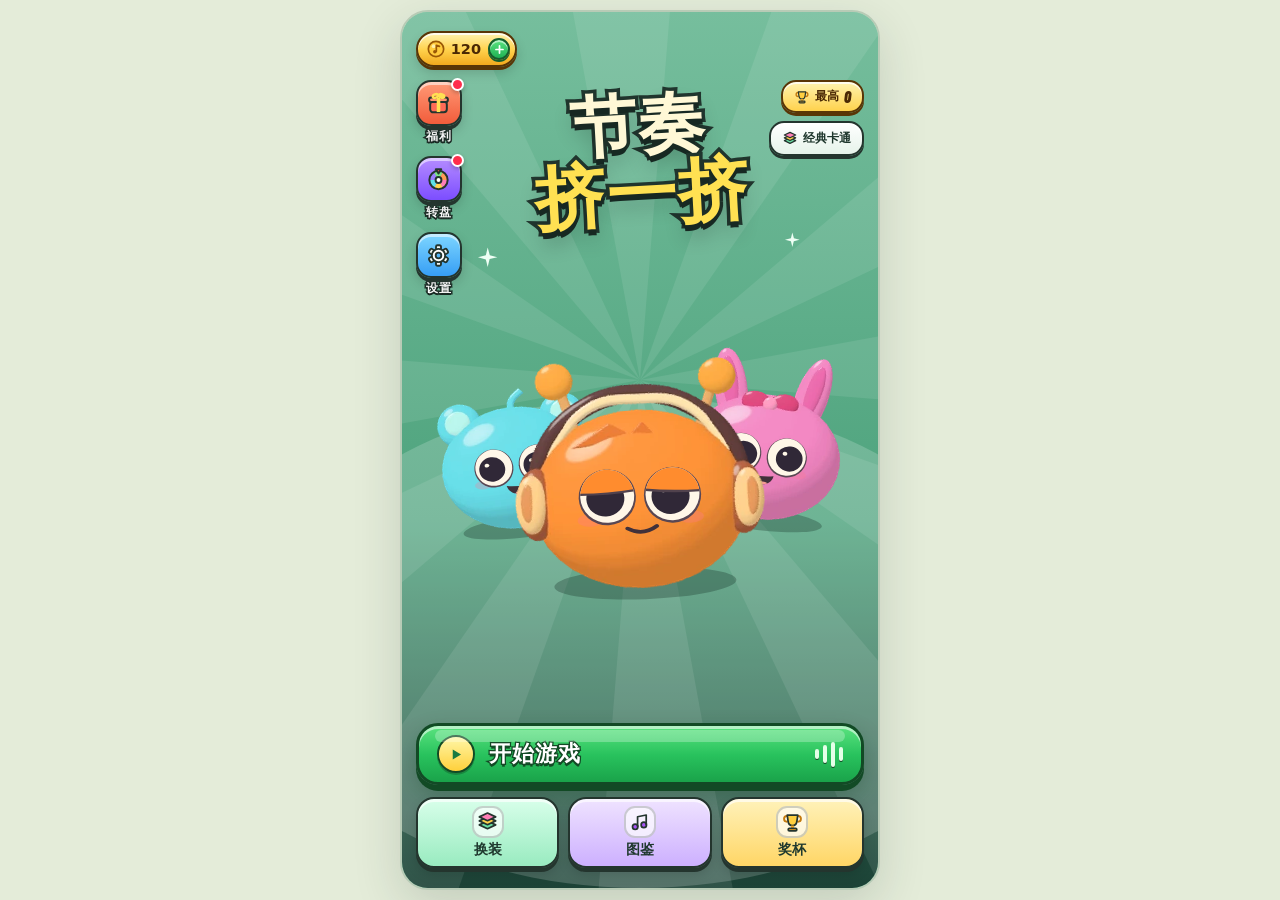
==== commit f2c5bfd3: "v27: 参考吃大米饭项目优化主舞台容器全屏模式与PWA清单，并抬高内缩底部道具与主页按钮避让大R角裁切" ====
--- a/web/index.html
+++ b/web/index.html
@@ -6,21 +6,23 @@
   <meta name="apple-mobile-web-app-capable" content="yes">
   <meta name="mobile-web-app-capable" content="yes">
   <meta name="apple-mobile-web-app-status-bar-style" content="black-translucent">
+  <meta name="apple-mobile-web-app-title" content="节奏挤一挤">
   <meta name="theme-color" content="#eaf7ec">
   <title>节奏挤一挤 · Jelly Jam</title>
-  <link rel="manifest" href="manifest.json?v=26">
+  <link rel="manifest" href="manifest.json?v=27">
+  <link rel="apple-touch-icon" href="assets/icon.png">
   <link rel="icon" href="assets/icon.png">
-  <link rel="preload" href="assets/crew-cartoon.webp?v=26" as="image">
-  <link rel="stylesheet" href="style.css?v=26">
-  <link rel="stylesheet" href="club.css?v=26">
-  <script defer src="js/cast.js?v=26"></script>
-  <script defer src="js/physics.js?v=26"></script>
-  <script defer src="js/ads.js?v=26"></script>
-  <script defer src="js/characters.js?v=26"></script>
-  <script defer src="js/progress.js?v=26"></script>
-  <script defer src="js/sound.js?v=26"></script>
-  <script defer src="js/interface.js?v=26"></script>
-  <script defer src="js/game.js?v=26"></script>
+  <link rel="preload" href="assets/crew-cartoon.webp?v=27" as="image">
+  <link rel="stylesheet" href="style.css?v=27">
+  <link rel="stylesheet" href="club.css?v=27">
+  <script defer src="js/cast.js?v=27"></script>
+  <script defer src="js/physics.js?v=27"></script>
+  <script defer src="js/ads.js?v=27"></script>
+  <script defer src="js/characters.js?v=27"></script>
+  <script defer src="js/progress.js?v=27"></script>
+  <script defer src="js/sound.js?v=27"></script>
+  <script defer src="js/interface.js?v=27"></script>
+  <script defer src="js/game.js?v=27"></script>
 </head>
 <body data-state="home" data-skin="cartoon" data-stage="cartoon">
   <div class="ambient" aria-hidden="true"></div>
--- a/web/style.css
+++ b/web/style.css
@@ -9,6 +9,7 @@
 button:active{transform:translateY(2px) scale(.97)}[hidden]{display:none!important}
 .ambient{position:fixed;inset:0;z-index:-1;pointer-events:none;background:#e4ecd9}
 .handheld{position:relative;isolation:isolate;display:flex;flex-direction:column;min-height:0;height:var(--shell-h);width:min(calc(var(--shell-h)*.546),calc(100vw - 16px),500px);overflow:hidden;border:2px solid #b8cbb6;border-radius:28px;background:var(--shell);box-shadow:0 16px 48px rgba(32,50,42,.16)}
+.handheld:fullscreen,.handheld:-webkit-full-screen{position:fixed;inset:0;width:100vw;height:100vh;height:100dvh;max-width:none;border:0;border-radius:0;box-shadow:none}
 
 /* WeChat Capsule Safe Spacer (reserves top-right ~102px for native WeChat capsule) */
 .wx-capsule-space{width:var(--capsule-w);height:32px;flex:none;pointer-events:none}
@@ -55,13 +56,13 @@
 
 .sr-only{position:fixed;top:0;left:0;margin:0;padding:0;width:1px;height:1px;overflow:hidden;clip-path:inset(50%);white-space:nowrap}
 
-/* Full-screen edge-to-edge mobile browser & WeChat viewport */
+/* Full-screen edge-to-edge mobile browser & WeChat viewport + Large R-Corner Bottom Safe Area */
 @media(max-width:900px),(pointer:coarse){
-  :root{--safe-top:max(env(safe-area-inset-top,0px),52px);--safe-bottom:max(env(safe-area-inset-bottom,0px),14px);--capsule-w:102px}
+  :root{--safe-top:max(env(safe-area-inset-top,0px),52px);--safe-bottom:max(calc(env(safe-area-inset-bottom,0px) + 12px),30px);--capsule-w:102px}
   html,body{height:100vh;height:100dvh;min-height:-webkit-fill-available}
   .ambient{display:none}
   .handheld{position:fixed;inset:0;width:100vw;width:100%;height:100vh;height:100dvh;max-width:none;border:0;border-radius:0;box-shadow:none}
   .game-top{padding:calc(var(--safe-top) + 4px) max(12px,env(safe-area-inset-right)) 7px max(12px,env(safe-area-inset-left))}
-  .rig{padding:6px max(8px,env(safe-area-inset-right)) var(--safe-bottom) max(8px,env(safe-area-inset-left))}
+  .rig{padding:6px max(10px,env(safe-area-inset-right)) var(--safe-bottom) max(10px,env(safe-area-inset-left))}
 }
 @media(prefers-reduced-motion:reduce){.score.bump{animation:none}}
--- a/web/club.css
+++ b/web/club.css
@@ -115,9 +115,9 @@
 .new-char-banner{position:absolute;top:10px;left:50%;transform:translateX(-50%);z-index:6;gap:6px;padding:7px 14px;border-radius:18px;background:linear-gradient(180deg,#ffbe3b,#ed7a0c);color:#ffffff;font-size:12px;font-weight:950;white-space:nowrap;border:2.5px solid #6e3204;box-shadow:0 4px 0 #6e3204}
 .new-char-banner canvas{width:16px;height:16px}
 
-.prop-dock{display:grid;grid-template-columns:repeat(5,1fr);gap:6px;flex:none;margin-top:6px}
-.prop-btn{position:relative;display:flex;flex-direction:column;align-items:center;justify-content:center;gap:2px;height:58px;border-radius:16px;background:linear-gradient(180deg,#ffffff,#e6f0e8);border:2.5px solid #24352e;color:#1f382e;font-size:11.5px;font-weight:900;box-shadow:0 4px 0 #24352e,inset 0 2px 0 rgba(255,255,255,.9)}
-.prop-btn canvas{width:25px;height:25px;flex:none}
+.prop-dock{display:grid;grid-template-columns:repeat(5,1fr);gap:6px;flex:none;margin-top:7px;padding:0 10px}
+.prop-btn{position:relative;display:flex;flex-direction:column;align-items:center;justify-content:center;gap:2px;height:52px;border-radius:15px;background:linear-gradient(180deg,#ffffff,#e6f0e8);border:2.5px solid #24352e;color:#1f382e;font-size:11px;font-weight:900;box-shadow:0 4px 0 #24352e,inset 0 2px 0 rgba(255,255,255,.9)}
+.prop-btn canvas{width:23px;height:23px;flex:none}
 .prop-btn.prop-pause-btn{background:linear-gradient(180deg,#52d989 0%,#28b062 60%,#1d9450 100%);color:#ffffff;border-color:#154f2d;box-shadow:0 4px 0 #154f2d,inset 0 2px 0 rgba(255,255,255,.42)}
 .prop-btn.prop-pause-btn canvas{width:23px;height:23px}
 .prop-btn.is-active{background:linear-gradient(180deg,#fff08a,#ffca28);color:#422603;border-color:#6e4004;box-shadow:0 4px 0 #6e4004;transform:translateY(-2px)}
@@ -268,10 +268,13 @@
 
 @media(max-width:900px),(pointer:coarse){
   body{background:var(--chrome)}
-  .home{padding:calc(var(--safe-top) + 4px) max(14px,env(safe-area-inset-right)) calc(var(--safe-bottom) + 6px) max(14px,env(safe-area-inset-left))}
+  .home{padding:calc(var(--safe-top) + 4px) max(14px,env(safe-area-inset-right)) calc(var(--safe-bottom) + 8px) max(14px,env(safe-area-inset-left))}
   .home-side-rail{top:calc(var(--safe-top) + 56px);left:max(14px,env(safe-area-inset-left))}
   .home-right-rail{top:calc(var(--safe-top) + 56px);right:max(14px,env(safe-area-inset-right))}
   .hero-logo-wrap{padding-top:28px}
+  .home-footer{padding:0 6px 4px}
+  .dock-btn{min-height:60px}
+  .prop-dock{padding:0 12px;gap:6px}
 }
 @media(max-height:680px){
   .start-btn{min-height:54px;font-size:20px}.dock-btn{min-height:58px}.prop-btn{height:52px}.side-btn-box{width:42px;height:42px}
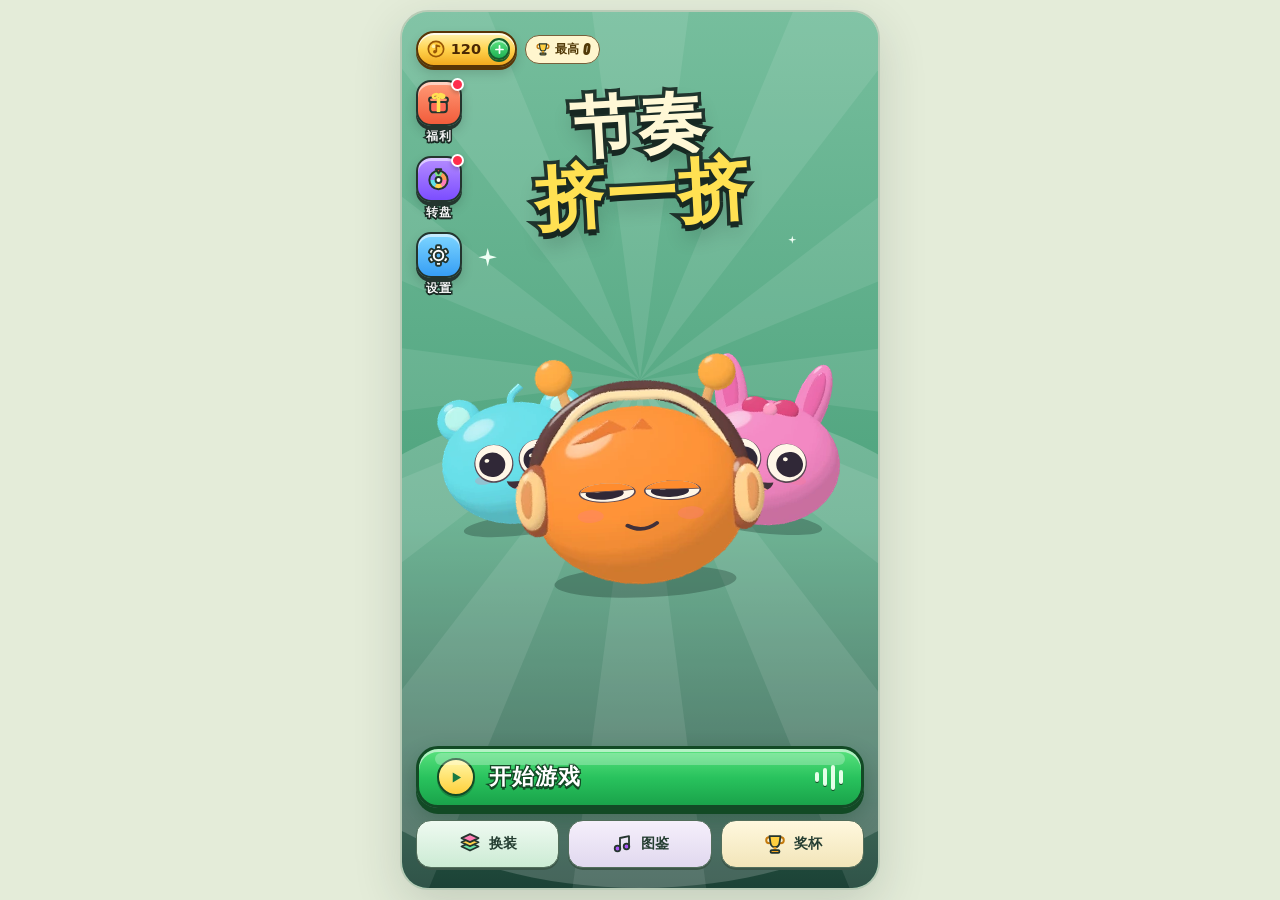
==== commit f85806b2: "优化手机试玩界面和转盘交互" ====
--- a/web/index.html
+++ b/web/index.html
@@ -12,17 +12,17 @@
   <link rel="manifest" href="manifest.json?v=27">
   <link rel="apple-touch-icon" href="assets/icon.png">
   <link rel="icon" href="assets/icon.png">
-  <link rel="preload" href="assets/crew-cartoon.webp?v=27" as="image">
-  <link rel="stylesheet" href="style.css?v=27">
-  <link rel="stylesheet" href="club.css?v=27">
+  <link rel="preload" href="assets/crew-cartoon.webp?v=13" as="image">
+  <link rel="stylesheet" href="style.css?v=28">
+  <link rel="stylesheet" href="club.css?v=28">
   <script defer src="js/cast.js?v=27"></script>
   <script defer src="js/physics.js?v=27"></script>
   <script defer src="js/ads.js?v=27"></script>
   <script defer src="js/characters.js?v=27"></script>
   <script defer src="js/progress.js?v=27"></script>
   <script defer src="js/sound.js?v=27"></script>
-  <script defer src="js/interface.js?v=27"></script>
-  <script defer src="js/game.js?v=27"></script>
+  <script defer src="js/interface.js?v=28"></script>
+  <script defer src="js/game.js?v=28"></script>
 </head>
 <body data-state="home" data-skin="cartoon" data-stage="cartoon">
   <div class="ambient" aria-hidden="true"></div>
@@ -40,6 +40,11 @@
           <b data-coins>120</b>
           <span class="coin-plus"><canvas data-icon="plus"></canvas></span>
         </button>
+        <div class="home-best-pill" aria-label="无尽最高分">
+          <canvas data-icon="trophy"></canvas>
+          <span>最高</span>
+          <b data-best>0</b>
+        </div>
         <div class="wx-capsule-space" aria-hidden="true"></div>
       </header>
 
@@ -58,18 +63,6 @@
           <span class="side-btn-txt">设置</span>
         </button>
       </nav>
-
-      <!-- Floating Right Badges (positioned cleanly below WeChat capsule) -->
-      <div class="home-right-rail">
-        <div class="home-best-pill" aria-label="无尽最高分">
-          <canvas data-icon="trophy"></canvas>
-          <span>最高</span>
-          <b data-best>0</b>
-        </div>
-        <button class="cover-label" id="coverSkins" aria-label="更换皮肤与舞台">
-          <canvas data-icon="layers"></canvas><span id="coverStage">经典卡通</span>
-        </button>
-      </div>
 
       <!-- Sculptural 3D Game Logo -->
       <div class="hero-logo-wrap" aria-hidden="true">
@@ -105,6 +98,7 @@
     <div class="game-view" id="gameView" inert aria-hidden="true">
       <header class="game-top" aria-label="对局信息栏">
         <div class="hud-top-strip">
+          <button id="pause" class="hud-pause" aria-label="暂停游戏" title="暂停游戏"><canvas data-icon="pause"></canvas></button>
           <div class="hud-status-bar">
             <span id="hudPhase" class="hud-phase-pill">热身节奏</span>
             <i class="hud-sep" aria-hidden="true"></i>
@@ -136,7 +130,7 @@
             </div>
           </div>
 
-          <div class="prop-dock" id="propDock" aria-label="局内道具与暂停栏">
+          <div class="prop-dock" id="propDock" aria-label="局内道具">
             <button class="prop-btn p-hammer" data-prop="hammer" title="点选果冻消除或破冰">
               <canvas data-icon="hammer"></canvas>
               <span class="prop-label">小锤子</span>
@@ -146,10 +140,6 @@
               <canvas data-icon="spark"></canvas>
               <span class="prop-label">彩虹球</span>
               <i class="prop-count">1</i>
-            </button>
-            <button id="pause" class="prop-btn prop-pause-btn" aria-label="暂停游戏" title="暂停游戏">
-              <canvas data-icon="pause"></canvas>
-              <span class="prop-label">暂停</span>
             </button>
             <button class="prop-btn p-freeze" data-prop="freeze" title="冻住横杆12秒并开启双倍得分">
               <canvas data-icon="snow"></canvas>
@@ -173,6 +163,7 @@
     <div id="dialogToast" class="dialog-toast" role="status" hidden><canvas data-icon="medal"></canvas><span></span></div>
     <div class="modal-top">
       <h2 id="dialogTitle"></h2>
+      <button id="dialogClose" class="sheet-close" aria-label="关闭" hidden><canvas data-icon="close"></canvas></button>
     </div>
     <div id="dialogBody"></div>
     <div class="dialog-actions" id="dialogActions"></div>
--- a/web/style.css
+++ b/web/style.css
@@ -18,7 +18,10 @@
    Row 1 (Left, below Notch/Dynamic Island, clear of right WeChat capsule): Phase + Time
    Row 2 (Left, dynamic anti-squeeze): Prominent Current Score + Best Record */
 .game-top{display:flex;flex-direction:column;align-items:stretch;gap:5px;flex:none;padding:var(--safe-top) 12px 7px;background:var(--chrome);border-bottom:2px solid color-mix(in srgb,var(--trim) 50%,transparent)}
-.hud-top-strip{display:flex;align-items:center;justify-content:space-between;gap:8px;min-height:30px}
+.hud-top-strip{display:flex;align-items:center;gap:6px;min-height:30px}
+.hud-pause{flex:none;width:44px;height:44px;background:transparent;color:var(--hud-ink)}
+.hud-pause canvas{width:32px;height:32px;padding:4px;border-radius:50%;background:color-mix(in srgb,var(--hud-ink) 10%,var(--chrome));border:1px solid var(--trim)}
+.hud-top-strip .wx-capsule-space{margin-left:auto}
 .hud-status-bar{display:inline-flex;align-items:center;gap:7px;height:28px;padding:0 10px 0 3px;border-radius:14px;background:color-mix(in srgb,var(--hud-ink) 8%,transparent);border:1.5px solid color-mix(in srgb,var(--hud-ink) 14%,transparent);max-width:calc(100% - var(--capsule-w) - 6px);overflow:hidden}
 .hud-phase-pill{display:inline-flex;align-items:center;height:20px;padding:0 8px;border-radius:10px;background:linear-gradient(180deg,#8b68ff,#6637d6);color:#ffffff;font-size:11px;font-weight:900;line-height:1;white-space:nowrap;flex:none}
 .hud-phase-pill.is-boss{background:linear-gradient(180deg,#ff6b6b,#d92b2b)}
--- a/web/club.css
+++ b/web/club.css
@@ -32,10 +32,11 @@
 .sleeve{position:absolute;inset:0;z-index:0;overflow:hidden;cursor:pointer}
 #sleeveArt{position:absolute;inset:0;width:100%;height:100%;display:block}
 
-.home-head,.coin-pill,.home-best-pill,.cover-label,.start-btn,.dock-btn,.dock-icon,.toast,.dialog-toast,.modal-top,.save-btn,.new-char-banner,.band-header{display:flex;align-items:center}
-
-.home-head{position:relative;z-index:3;justify-content:space-between;flex:none;height:38px;pointer-events:none}
-.home-head>*{pointer-events:auto}
+.home-head,.coin-pill,.home-best-pill,.start-btn,.dock-btn,.dock-icon,.toast,.dialog-toast,.modal-top,.save-btn,.new-char-banner,.band-header{display:flex;align-items:center}
+
+.home-head{position:relative;z-index:3;gap:8px;flex:none;height:38px;pointer-events:none}
+.home-head button{pointer-events:auto}
+.home-head .wx-capsule-space{margin-left:auto}
 
 /* Glossy 3D Gold Coin Pill (height aligned with WeChat capsule) */
 .coin-pill{position:relative;gap:5px;height:36px;padding:0 5px 0 8px;border-radius:19px;background:linear-gradient(180deg,#fff3b0 0%,#ffd24d 52%,#f2a91d 100%);border:2.5px solid #593506;color:#4a2804;font-size:14.5px;font-weight:900;box-shadow:0 3px 0 #593506,0 6px 12px rgba(0,0,0,.16),inset 0 2px 0 rgba(255,255,255,.78)}
@@ -53,13 +54,9 @@
 .side-game-btn.is-set .side-btn-box{background:linear-gradient(180deg,#7ed6ff,#369ef5)}
 .side-btn-txt{font-size:11.5px;font-weight:900;color:#ffffff;letter-spacing:.4px;paint-order:stroke fill;-webkit-text-stroke:3px #20322b;text-shadow:0 2px 0 #182822}
 
-/* Floating Right Badges (strictly below WeChat capsule & aligned with left rail) */
-.home-right-rail{position:absolute;top:calc(var(--safe-top) + 56px);right:14px;z-index:3;display:flex;flex-direction:column;align-items:flex-end;gap:8px}
-.home-best-pill{gap:5px;padding:6px 11px;border-radius:15px;background:linear-gradient(180deg,#fff3b0,#ffd24d);color:#4a2804;font-size:12px;font-weight:900;border:2.5px solid #593506;box-shadow:0 3px 0 #593506,inset 0 2px 0 rgba(255,255,255,.78);pointer-events:none}
+.home-best-pill{gap:4px;padding:5px 9px;border-radius:14px;background:#fff6ce;color:#513907;font-size:12px;font-weight:850;border:1.5px solid #77613c;white-space:nowrap}
 .home-best-pill canvas{width:16px;height:16px}
 .home-best-pill b{font-family:"Barlow Deck","Arial Black",sans-serif;font-style:italic;font-size:16px;line-height:1}
-.cover-label{gap:5px;padding:7px 11px;border-radius:15px;background:linear-gradient(180deg,#ffffff,#e6f3ea);border:2.5px solid #24352e;color:#1e362c;font-size:12px;font-weight:900;box-shadow:0 3px 0 #24352e,inset 0 2px 0 rgba(255,255,255,.9)}
-.cover-label canvas{width:16px;height:16px}
 
 /* Sculptural 3D Game Logo (shifted downward below Dynamic Island & capsule band) */
 .hero-logo-wrap{position:relative;z-index:2;flex:1;display:flex;align-items:flex-start;justify-content:center;padding-top:26px;pointer-events:none}
@@ -79,11 +76,11 @@
 
 /* Bold Floating Game Dock Badges */
 .home-dock{display:grid;grid-template-columns:repeat(3,1fr);gap:9px}
-.dock-btn{position:relative;flex-direction:column;justify-content:center;gap:3px;min-height:66px;padding:7px 6px;border-radius:18px;border:2.5px solid #24352e;color:#1f382e;box-shadow:0 4px 0 #24352e,0 6px 12px rgba(0,0,0,.15),inset 0 3px 0 rgba(255,255,255,.65)}
-.dock-skin{background:linear-gradient(180deg,#d8ffea,#99ebc0)}
-.dock-guide{background:linear-gradient(180deg,#efe3ff,#cdb0ff)}
-.dock-medal{background:linear-gradient(180deg,#fff2ba,#ffd666)}
-.dock-icon{justify-content:center;width:32px;height:32px;border-radius:11px;background:rgba(255,255,255,.68);border:2px solid rgba(36,53,46,.22)}.dock-icon canvas{width:23px;height:23px}
+.dock-btn{position:relative;justify-content:center;gap:7px;min-height:48px;padding:4px 6px;border-radius:15px;border:1px solid #526e5b;color:#243d31;box-shadow:0 2px 0 #3c5649}
+.dock-skin{background:linear-gradient(180deg,#effaf1,#ccebd4)}
+.dock-guide{background:linear-gradient(180deg,#f5effb,#e1d8ef)}
+.dock-medal{background:linear-gradient(180deg,#fff8de,#f2e5b9)}
+.dock-icon{justify-content:center}.dock-icon canvas{width:24px;height:24px}
 .dock-btn strong{font-size:13.5px;font-weight:950}
 .red-dot{position:absolute;top:-4px;right:-4px;width:13px;height:13px;border-radius:50%;background:#ff2e4c;border:2.5px solid #ffffff;box-shadow:0 2px 4px rgba(0,0,0,.25)}
 
@@ -115,13 +112,11 @@
 .new-char-banner{position:absolute;top:10px;left:50%;transform:translateX(-50%);z-index:6;gap:6px;padding:7px 14px;border-radius:18px;background:linear-gradient(180deg,#ffbe3b,#ed7a0c);color:#ffffff;font-size:12px;font-weight:950;white-space:nowrap;border:2.5px solid #6e3204;box-shadow:0 4px 0 #6e3204}
 .new-char-banner canvas{width:16px;height:16px}
 
-.prop-dock{display:grid;grid-template-columns:repeat(5,1fr);gap:6px;flex:none;margin-top:7px;padding:0 10px}
+.prop-dock{display:grid;grid-template-columns:repeat(4,minmax(0,1fr));gap:8px;flex:none;margin-top:8px;padding:0 10px}
 .prop-btn{position:relative;display:flex;flex-direction:column;align-items:center;justify-content:center;gap:2px;height:52px;border-radius:15px;background:linear-gradient(180deg,#ffffff,#e6f0e8);border:2.5px solid #24352e;color:#1f382e;font-size:11px;font-weight:900;box-shadow:0 4px 0 #24352e,inset 0 2px 0 rgba(255,255,255,.9)}
-.prop-btn canvas{width:23px;height:23px;flex:none}
-.prop-btn.prop-pause-btn{background:linear-gradient(180deg,#52d989 0%,#28b062 60%,#1d9450 100%);color:#ffffff;border-color:#154f2d;box-shadow:0 4px 0 #154f2d,inset 0 2px 0 rgba(255,255,255,.42)}
-.prop-btn.prop-pause-btn canvas{width:23px;height:23px}
+.prop-btn canvas{width:29px;height:29px;flex:none}
 .prop-btn.is-active{background:linear-gradient(180deg,#fff08a,#ffca28);color:#422603;border-color:#6e4004;box-shadow:0 4px 0 #6e4004;transform:translateY(-2px)}
-.prop-count{position:absolute;top:-7px;right:-4px;min-width:22px;height:21px;padding:0 5px;border-radius:11px;background:linear-gradient(180deg,#3fd67e,#1ca656);color:#ffffff;font-style:normal;font-size:11px;font-weight:900;display:grid;place-items:center;border:2px solid #164f2c;box-shadow:0 2px 0 #164f2c}
+.prop-count{position:absolute;top:2px;right:3px;min-width:22px;height:21px;padding:0 5px;border-radius:11px;background:linear-gradient(180deg,#3fd67e,#1ca656);color:#ffffff;font-style:normal;font-size:11px;font-weight:900;display:grid;place-items:center;border:2px solid #164f2c;box-shadow:0 2px 0 #164f2c}
 .prop-count.is-empty{background:linear-gradient(180deg,#94a3a0,#647471);border-color:#2d3b38;box-shadow:0 2px 0 #2d3b38}
 
 /* ================= TRUE GAME-FRAMED POPUP DIALOGS ================= */
@@ -134,6 +129,9 @@
 .sheet-win .modal-top,.sheet-wheel .modal-top,.sheet-checkin .modal-top,.sheet-prop_ad_prompt .modal-top{background:linear-gradient(180deg,#ffca47 0%,#f59618 60%,#de7809 100%);border-bottom-color:#7d3e03}
 .sheet-loss .modal-top,.sheet-revive_prompt .modal-top,.sheet-confirm_restart .modal-top,.sheet-confirm_home .modal-top{background:linear-gradient(180deg,#ff7e70 0%,#eb483b 60%,#d13226 100%);border-bottom-color:#751710}
 .sheet-guide .modal-top,.sheet-skins .modal-top{background:linear-gradient(180deg,#8b7dff 0%,#634df2 60%,#4e37d6 100%);border-bottom-color:#2b1985}
+.sheet-close{position:absolute;right:4px;top:50%;transform:translateY(-50%);width:44px;height:44px;color:white;background:transparent}
+.sheet-close:active{transform:translateY(-50%) scale(.94)}
+.sheet-close canvas{width:25px;height:25px;background:#fff7de;border-radius:50%;padding:3px;color:#284034}
 .modal-top h2{margin:0;font-family:var(--ui-font);font-size:22px;color:#ffffff;font-weight:900;letter-spacing:.6px;paint-order:stroke fill;-webkit-text-stroke:4px rgba(18,36,28,.75);text-shadow:0 3px 0 rgba(18,36,28,.55)}
 
 #dialogBody{min-height:0;overflow-y:auto;overscroll-behavior:contain;scrollbar-width:thin;padding:14px 16px 10px}
@@ -147,7 +145,6 @@
 .action::before{content:"";position:absolute;top:3px;left:10px;right:10px;height:9px;border-radius:8px;background:rgba(255,255,255,.22);pointer-events:none}
 .action:disabled{opacity:.55;cursor:not-allowed}
 .action.secondary{background:linear-gradient(180deg,#ffffff,#e4eee5);color:#233d32;border-color:#24352e;box-shadow:0 5px 0 #24352e,inset 0 2px 0 rgba(255,255,255,.95);text-shadow:none}
-.action.close-btn{flex:1 0 100%;min-height:44px;background:linear-gradient(180deg,#f7f9f5,#dfe8df);color:#2b4036;border-color:#24352e;box-shadow:0 4px 0 #24352e,inset 0 2px 0 rgba(255,255,255,.9);text-shadow:none}
 .action.ad-btn{background:linear-gradient(180deg,#ffc53d 0%,#f27e0f 58%,#d96604 100%);color:#ffffff;border-color:#733302;box-shadow:0 5px 0 #733302,inset 0 2.5px 0 rgba(255,255,255,.48);text-shadow:0 1.5px 0 rgba(100,40,2,.55)}
 .action canvas{width:19px;height:19px;flex:none}
 
@@ -168,6 +165,7 @@
 
 .wheel-wrap{position:relative;display:grid;place-items:center;margin:4px auto 10px;width:244px;height:244px}
 .wheel-canvas{width:240px;height:240px;display:block}
+.wheel-result{text-align:center;margin:0 0 9px;font-size:15px;font-weight:850;color:#254637}
 .wheel-pity{text-align:center;font-size:12px;font-weight:900;color:#6e4008;background:#fff1bf;border:2px solid #e6a832;border-radius:13px;padding:7px 10px;margin-top:4px}
 
 .quest-list{display:grid;gap:8px;margin-bottom:10px}
@@ -270,12 +268,10 @@
   body{background:var(--chrome)}
   .home{padding:calc(var(--safe-top) + 4px) max(14px,env(safe-area-inset-right)) calc(var(--safe-bottom) + 8px) max(14px,env(safe-area-inset-left))}
   .home-side-rail{top:calc(var(--safe-top) + 56px);left:max(14px,env(safe-area-inset-left))}
-  .home-right-rail{top:calc(var(--safe-top) + 56px);right:max(14px,env(safe-area-inset-right))}
   .hero-logo-wrap{padding-top:28px}
   .home-footer{padding:0 6px 4px}
-  .dock-btn{min-height:60px}
   .prop-dock{padding:0 12px;gap:6px}
 }
 @media(max-height:680px){
-  .start-btn{min-height:54px;font-size:20px}.dock-btn{min-height:58px}.prop-btn{height:52px}.side-btn-box{width:42px;height:42px}
+  .start-btn{min-height:54px;font-size:20px}.prop-btn{height:52px}.side-btn-box{width:42px;height:42px}
 }
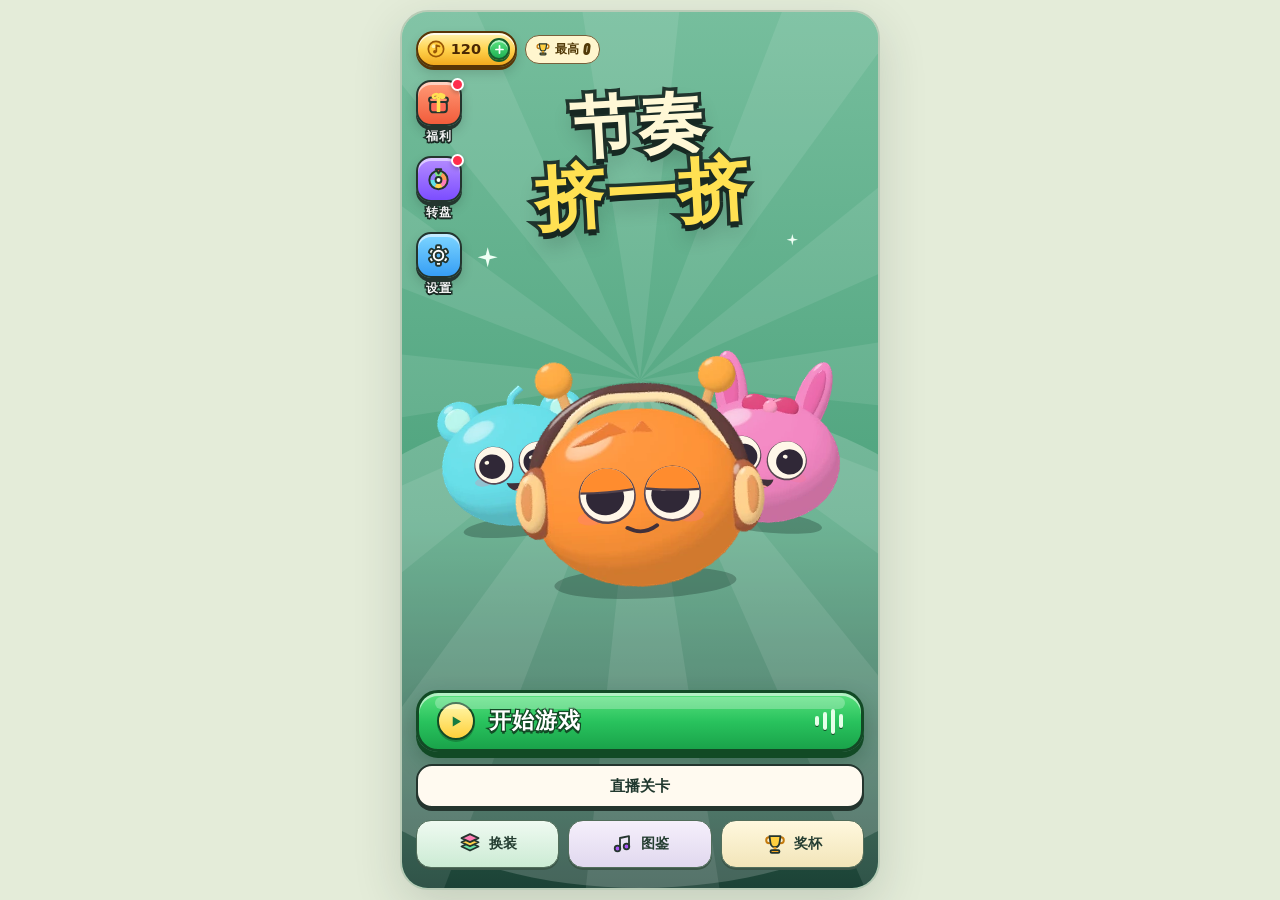
==== commit b03b7e35: "新增直播关卡与拟人自动玩" ====
--- a/web/index.html
+++ b/web/index.html
@@ -14,15 +14,16 @@
   <link rel="icon" href="assets/icon.png">
   <link rel="preload" href="assets/crew-cartoon.webp?v=13" as="image">
   <link rel="stylesheet" href="style.css?v=28">
-  <link rel="stylesheet" href="club.css?v=28">
+  <link rel="stylesheet" href="club.css?v=29">
   <script defer src="js/cast.js?v=27"></script>
   <script defer src="js/physics.js?v=27"></script>
   <script defer src="js/ads.js?v=27"></script>
   <script defer src="js/characters.js?v=27"></script>
   <script defer src="js/progress.js?v=27"></script>
   <script defer src="js/sound.js?v=27"></script>
-  <script defer src="js/interface.js?v=28"></script>
-  <script defer src="js/game.js?v=28"></script>
+  <script defer src="js/interface.js?v=29"></script>
+  <script defer src="js/live-player.js?v=29"></script>
+  <script defer src="js/game.js?v=29"></script>
 </head>
 <body data-state="home" data-skin="cartoon" data-stage="cartoon">
   <div class="ambient" aria-hidden="true"></div>
@@ -77,6 +78,8 @@
           <span class="start-meter" aria-hidden="true"><i></i><i></i><i></i><i></i></span>
         </button>
 
+        <button id="startLive" class="start-live" type="button"><span id="startLiveLabel">直播关卡</span></button>
+
         <div class="home-dock">
           <button id="homeSkins" class="dock-btn dock-skin">
             <span class="dock-icon"><canvas data-icon="layers"></canvas></span>
@@ -99,6 +102,7 @@
       <header class="game-top" aria-label="对局信息栏">
         <div class="hud-top-strip">
           <button id="pause" class="hud-pause" aria-label="暂停游戏" title="暂停游戏"><canvas data-icon="pause"></canvas></button>
+          <span id="liveStatus" class="live-status" hidden>点击下方小卡片可以玩主播同款游戏</span>
           <div class="hud-status-bar">
             <span id="hudPhase" class="hud-phase-pill">热身节奏</span>
             <i class="hud-sep" aria-hidden="true"></i>
--- a/web/club.css
+++ b/web/club.css
@@ -71,6 +71,15 @@
 .start-btn{position:relative;overflow:hidden;justify-content:flex-start;gap:14px;color:#ffffff;background:linear-gradient(180deg,#5be37f 0%,#28c25d 52%,#1aa34a 100%);border:3px solid #124a25;border-radius:22px;padding:0 18px;min-height:62px;box-shadow:0 6px 0 #124a25,0 10px 22px rgba(12,60,30,.32),inset 0 3px 0 rgba(255,255,255,.55);font:900 22px/1 var(--ui-font);letter-spacing:1.2px;paint-order:stroke fill;-webkit-text-stroke:2.5px #124a25;text-shadow:0 3px 0 #124a25}
 .start-btn::before{content:"";position:absolute;top:4px;left:16px;right:16px;height:12px;border-radius:10px;background:rgba(255,255,255,.26);pointer-events:none}
 .start-btn:hover{filter:brightness(1.05)}
+.start-live{min-height:44px;border:2px solid #24352e;border-radius:16px;background:#fffaf0;color:#20382e;font:850 15px/1 var(--ui-font);box-shadow:0 3px 0 #24352e}
+.live-status{min-width:0;color:var(--hud-ink);font-size:clamp(12px,3.4vw,14px);font-weight:850;line-height:1.3;overflow-wrap:anywhere}
+[data-mode=live] .hud-status-bar,[data-mode=live] #bestPill{display:none}
+@media(orientation:landscape){
+  .game-view[data-mode=live]{width:min(100%,calc(100dvh * .72),500px);left:50%;transform:translateX(-50%)}
+  [data-mode=live] .hud-top-strip .wx-capsule-space{display:none}
+  [data-mode=live] .game-top{padding-top:max(env(safe-area-inset-top),10px)}
+  [data-mode=live] .rig{padding-bottom:max(env(safe-area-inset-bottom),10px)}
+}
 .start-play{display:grid;place-items:center;width:38px;height:38px;border-radius:50%;background:linear-gradient(180deg,#fff7a8,#ffd03b);border:2.5px solid #124a25;box-shadow:0 2px 0 rgba(0,0,0,.22)}.start-play canvas{width:19px;height:19px}
 .start-meter{margin-left:auto;display:flex;gap:3.5px;align-items:center}.start-meter i{width:4.5px;height:10px;background:#e4ffe8;border-radius:4px;box-shadow:0 1px 0 #124a25}.start-meter i:nth-child(2){height:18px}.start-meter i:nth-child(3){height:25px}.start-meter i:nth-child(4){height:14px}
 
